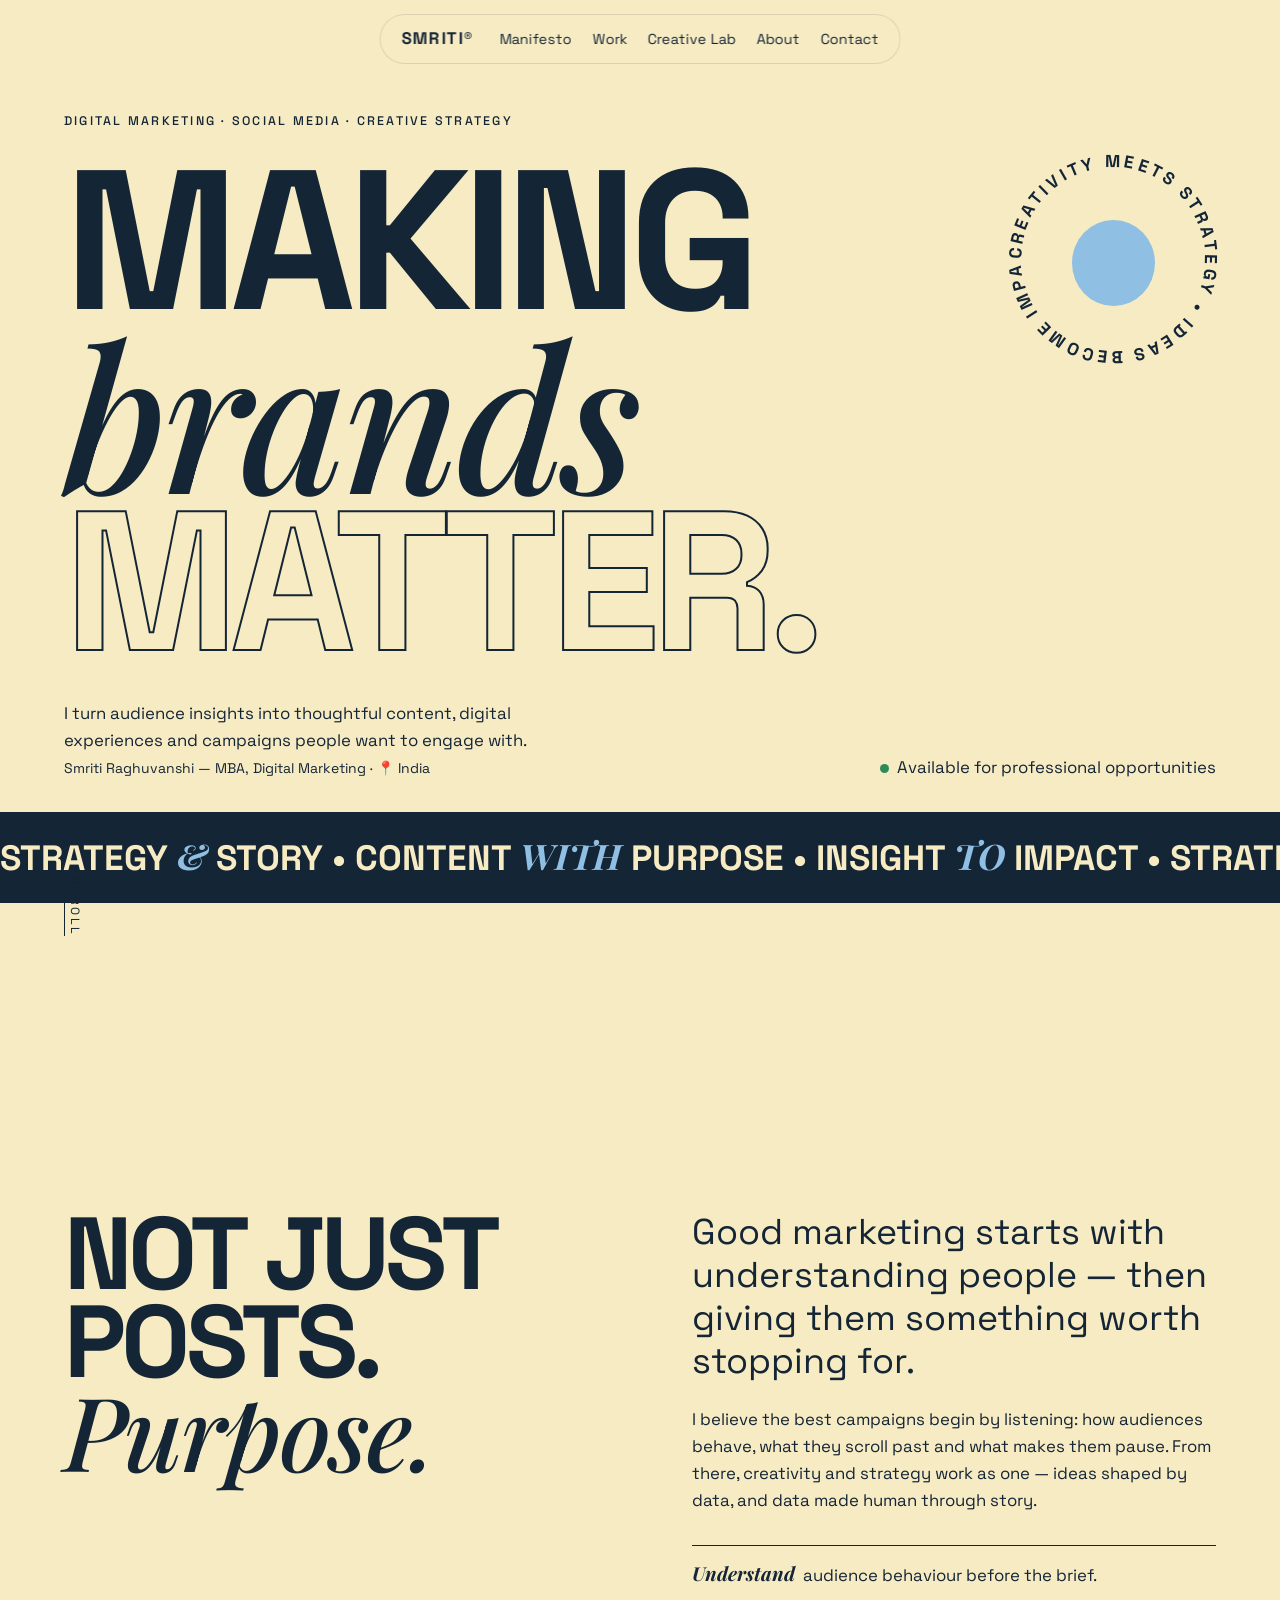
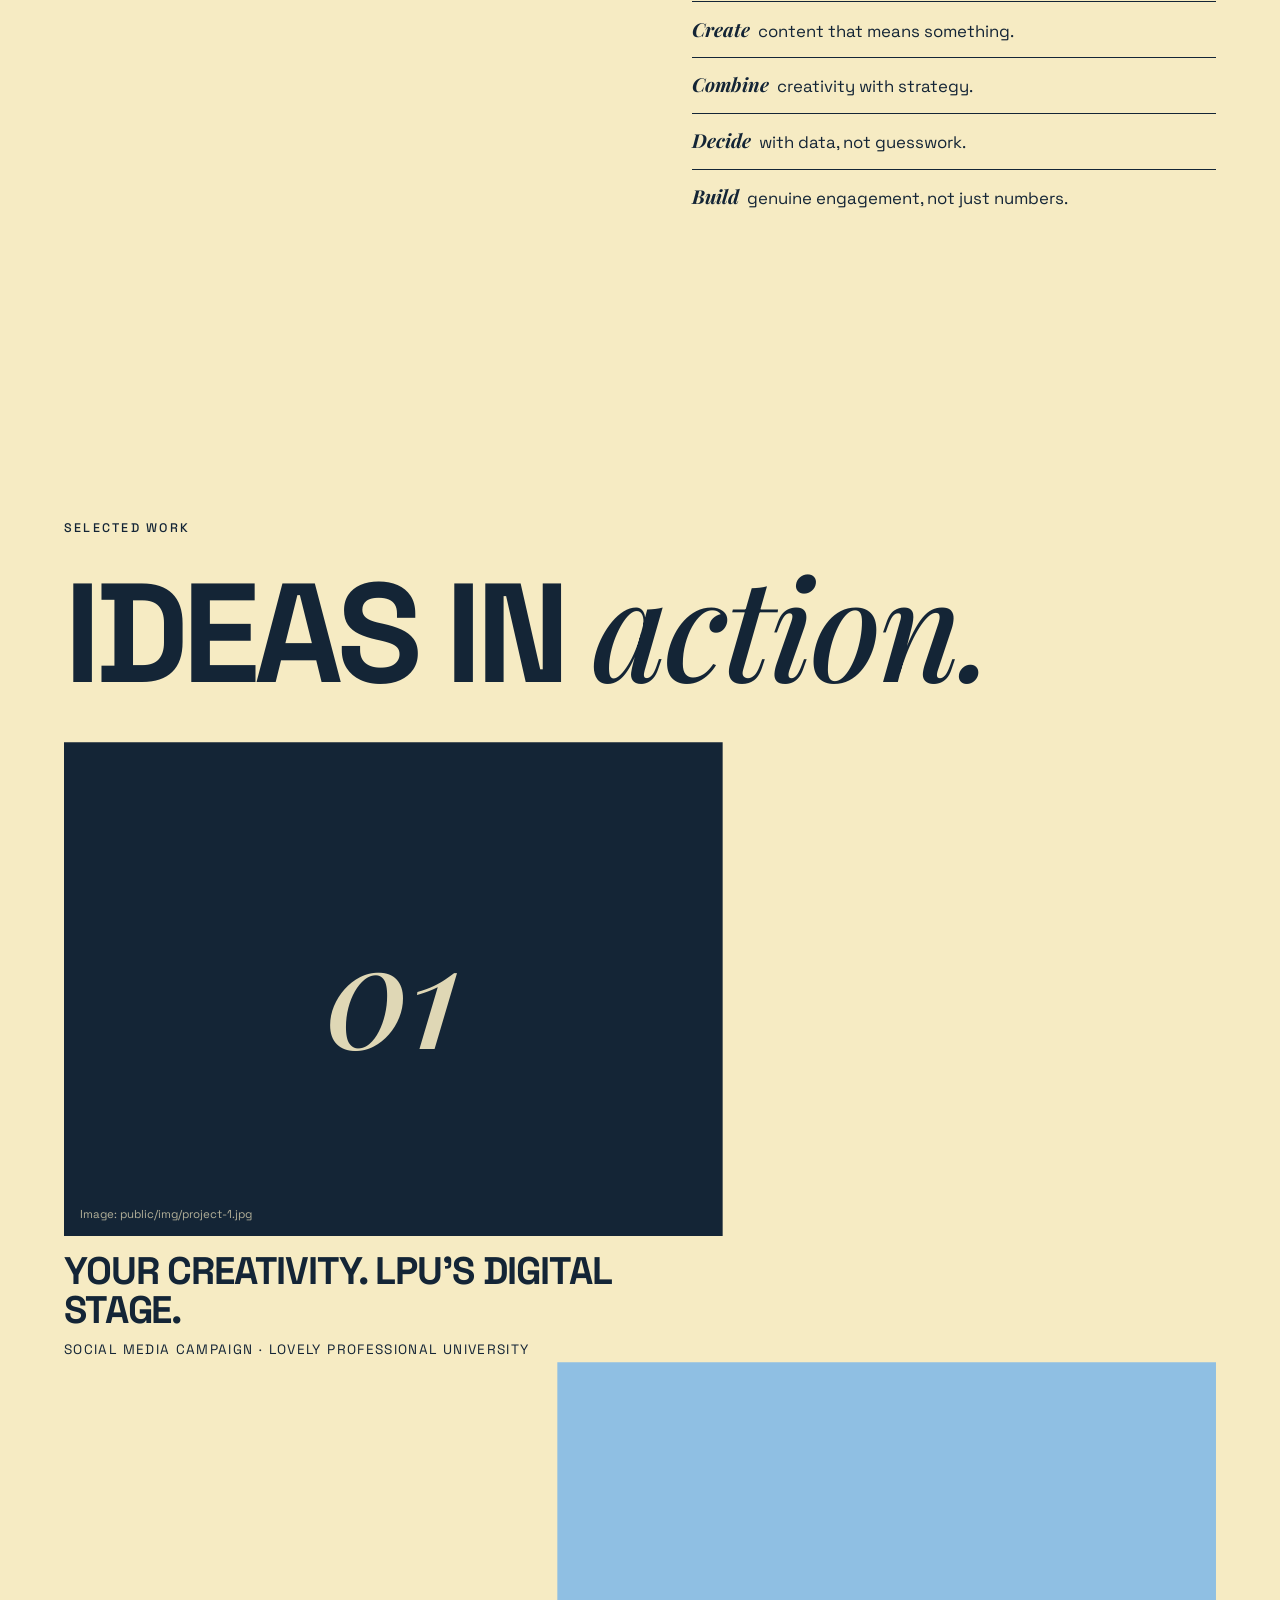
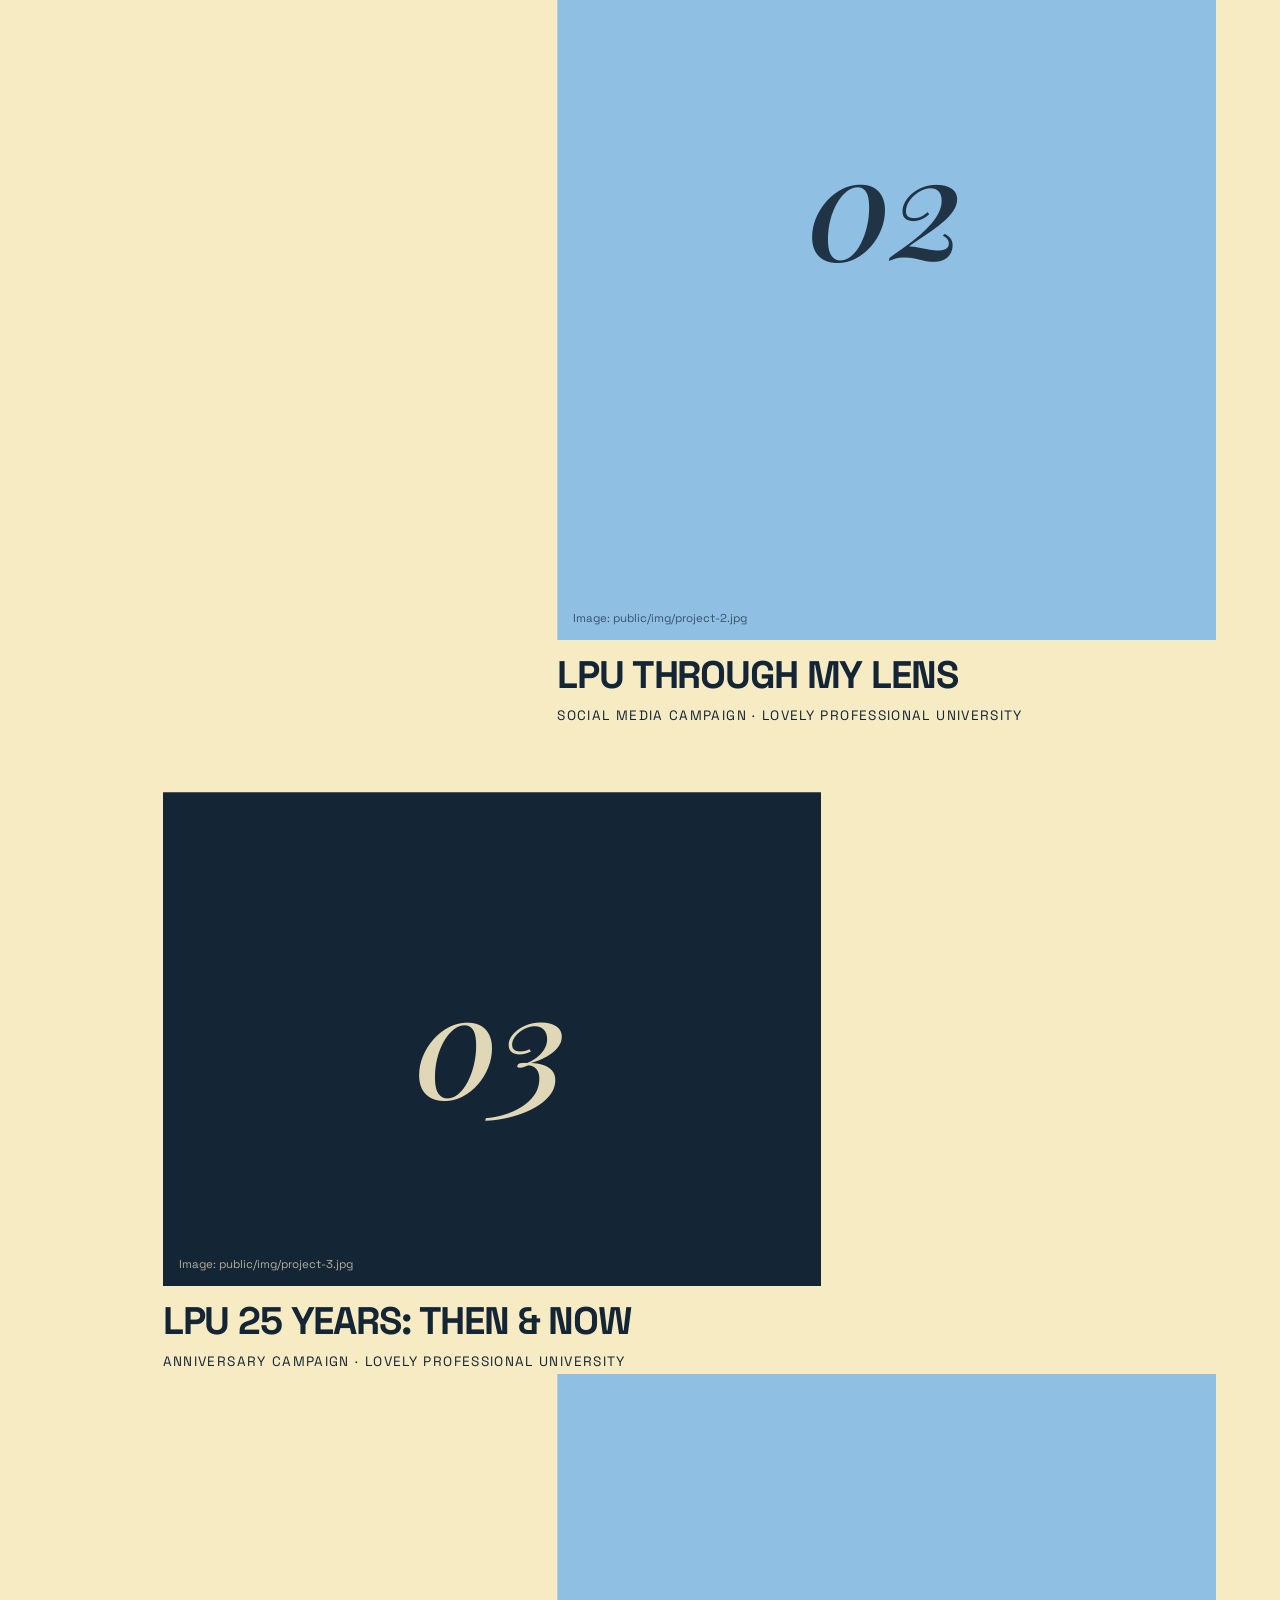
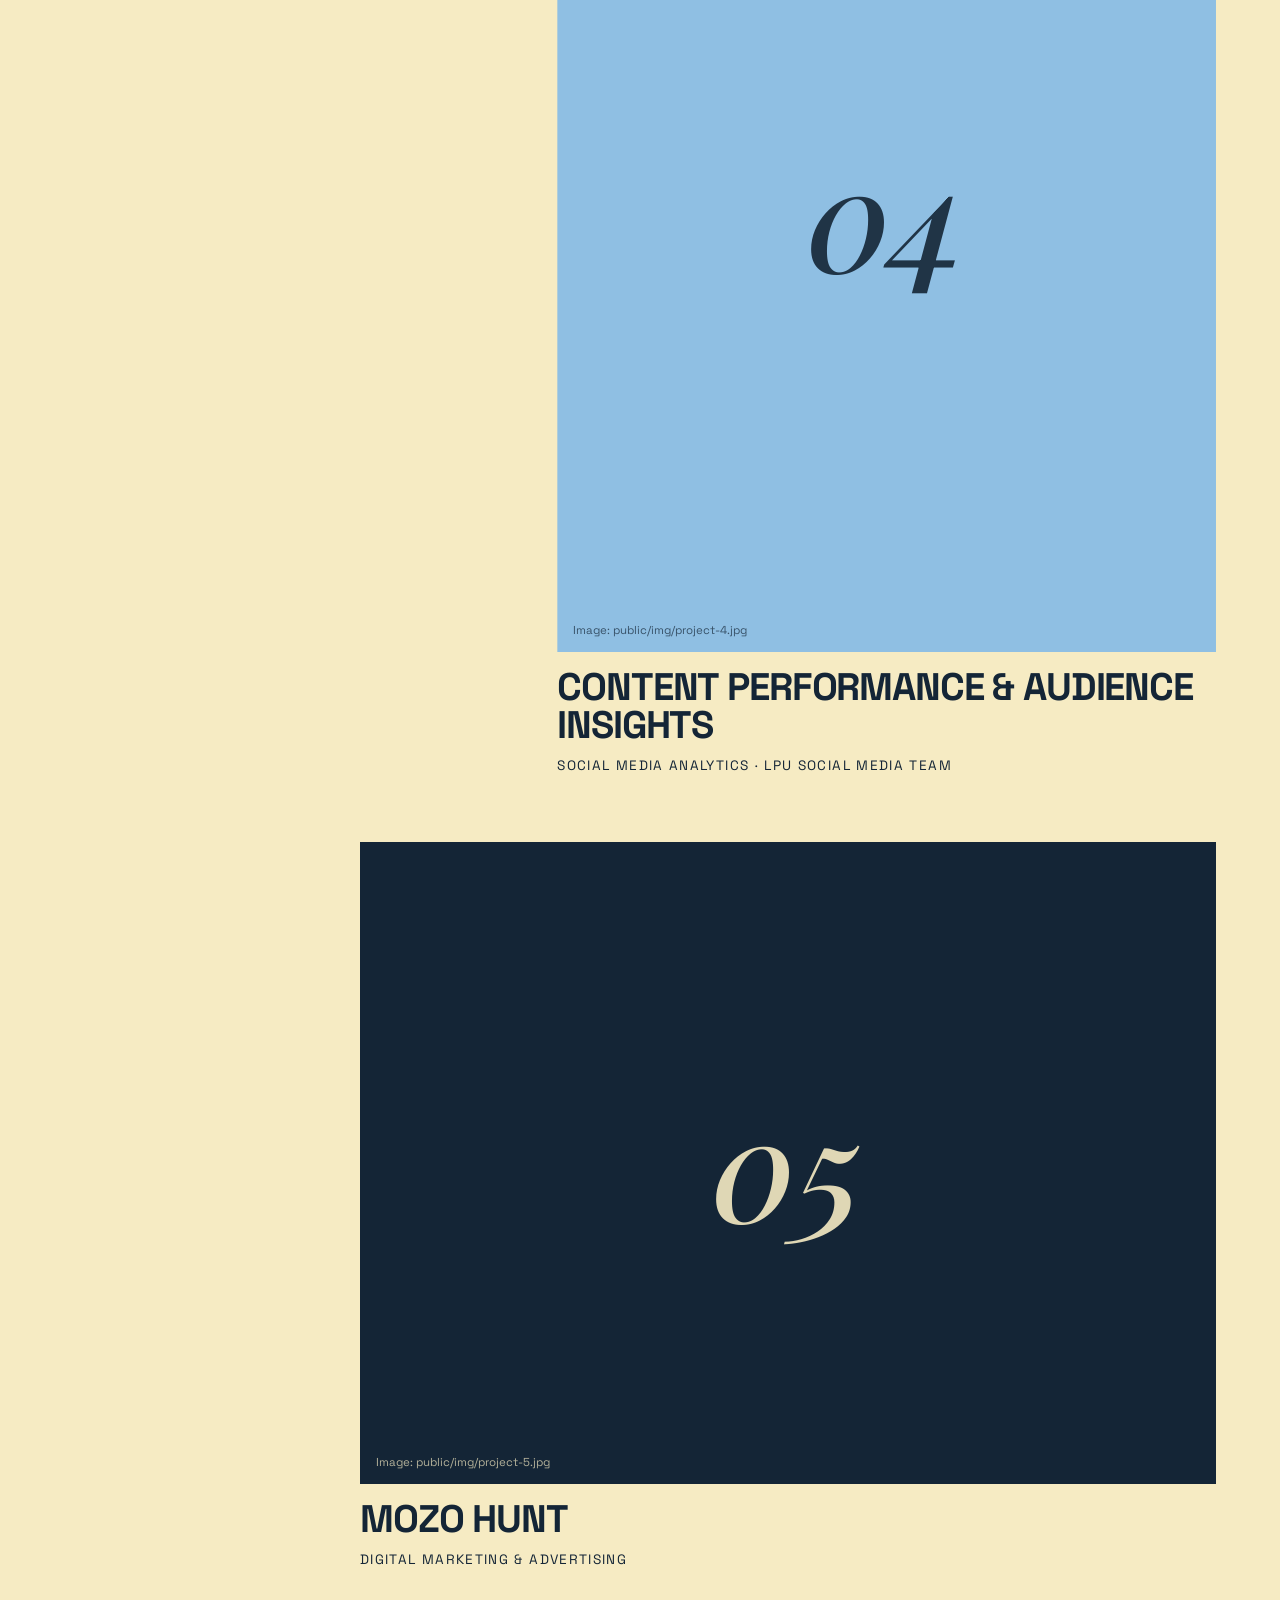
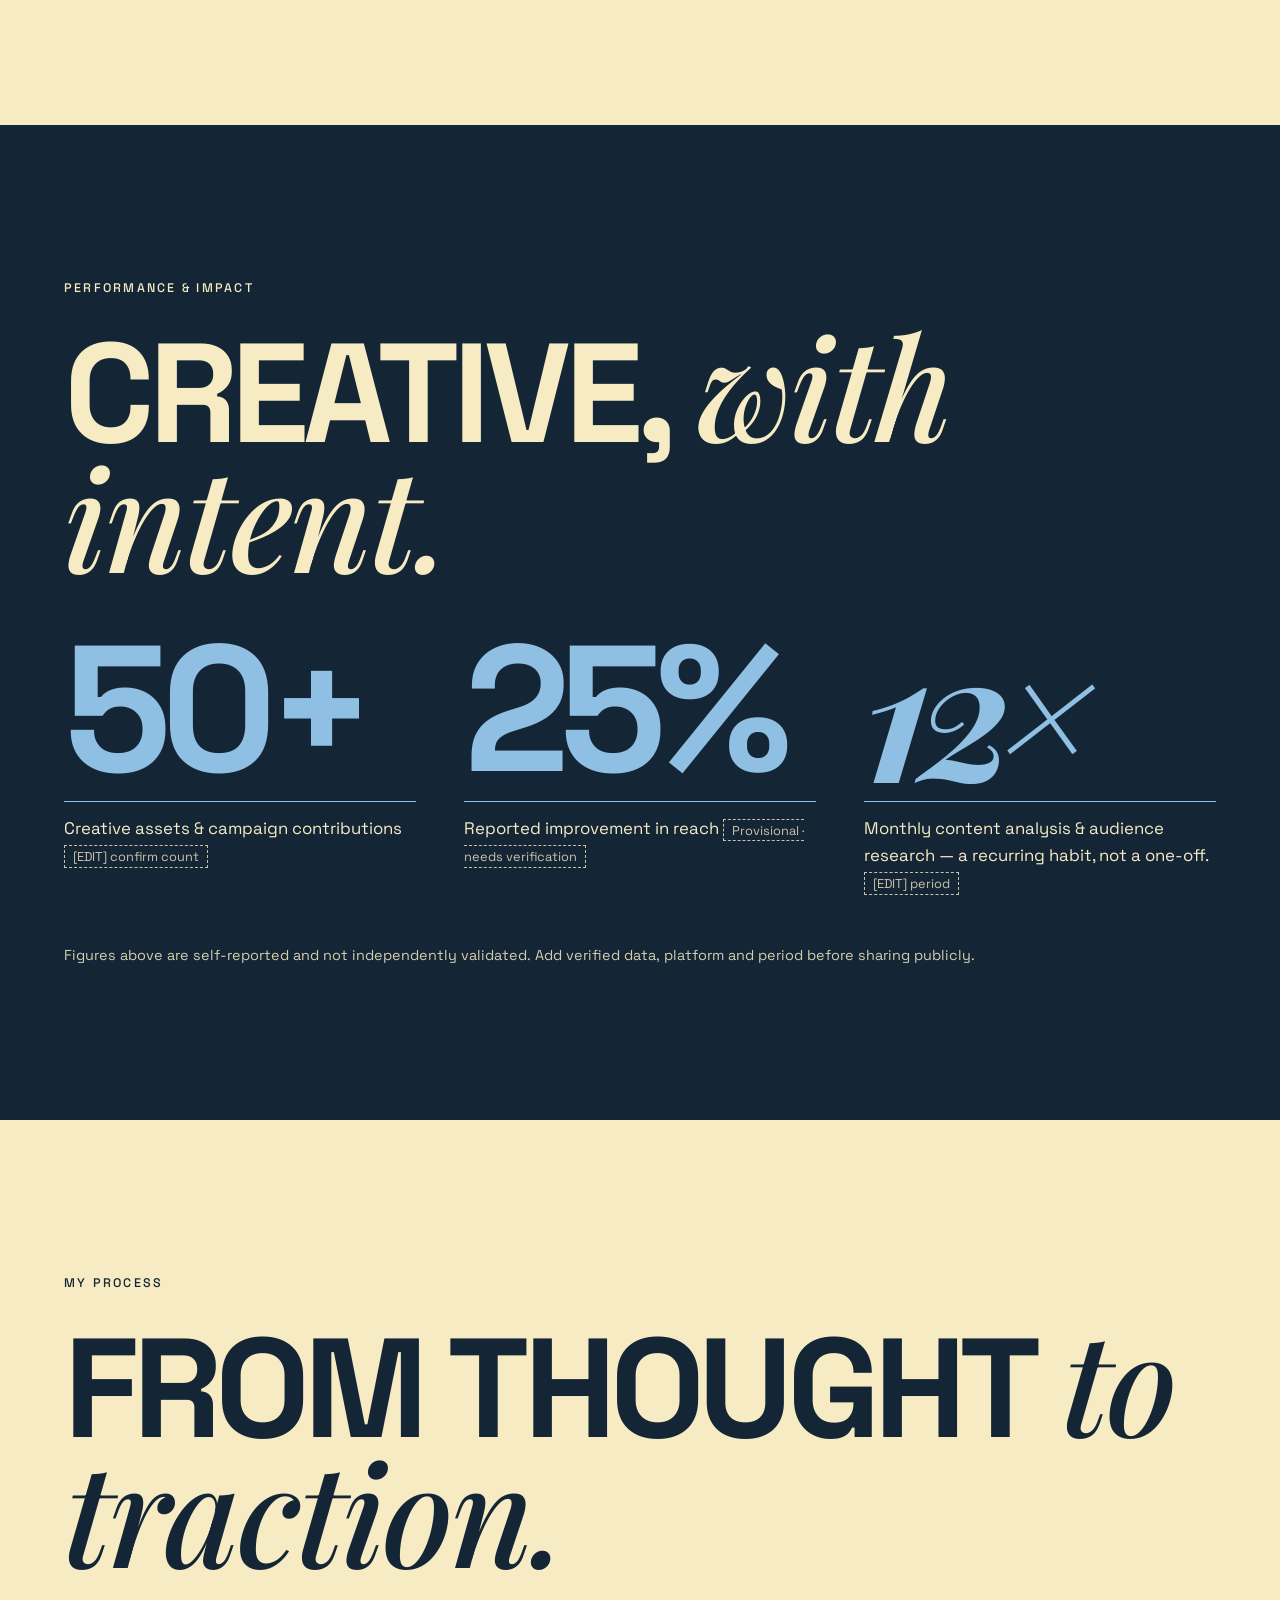
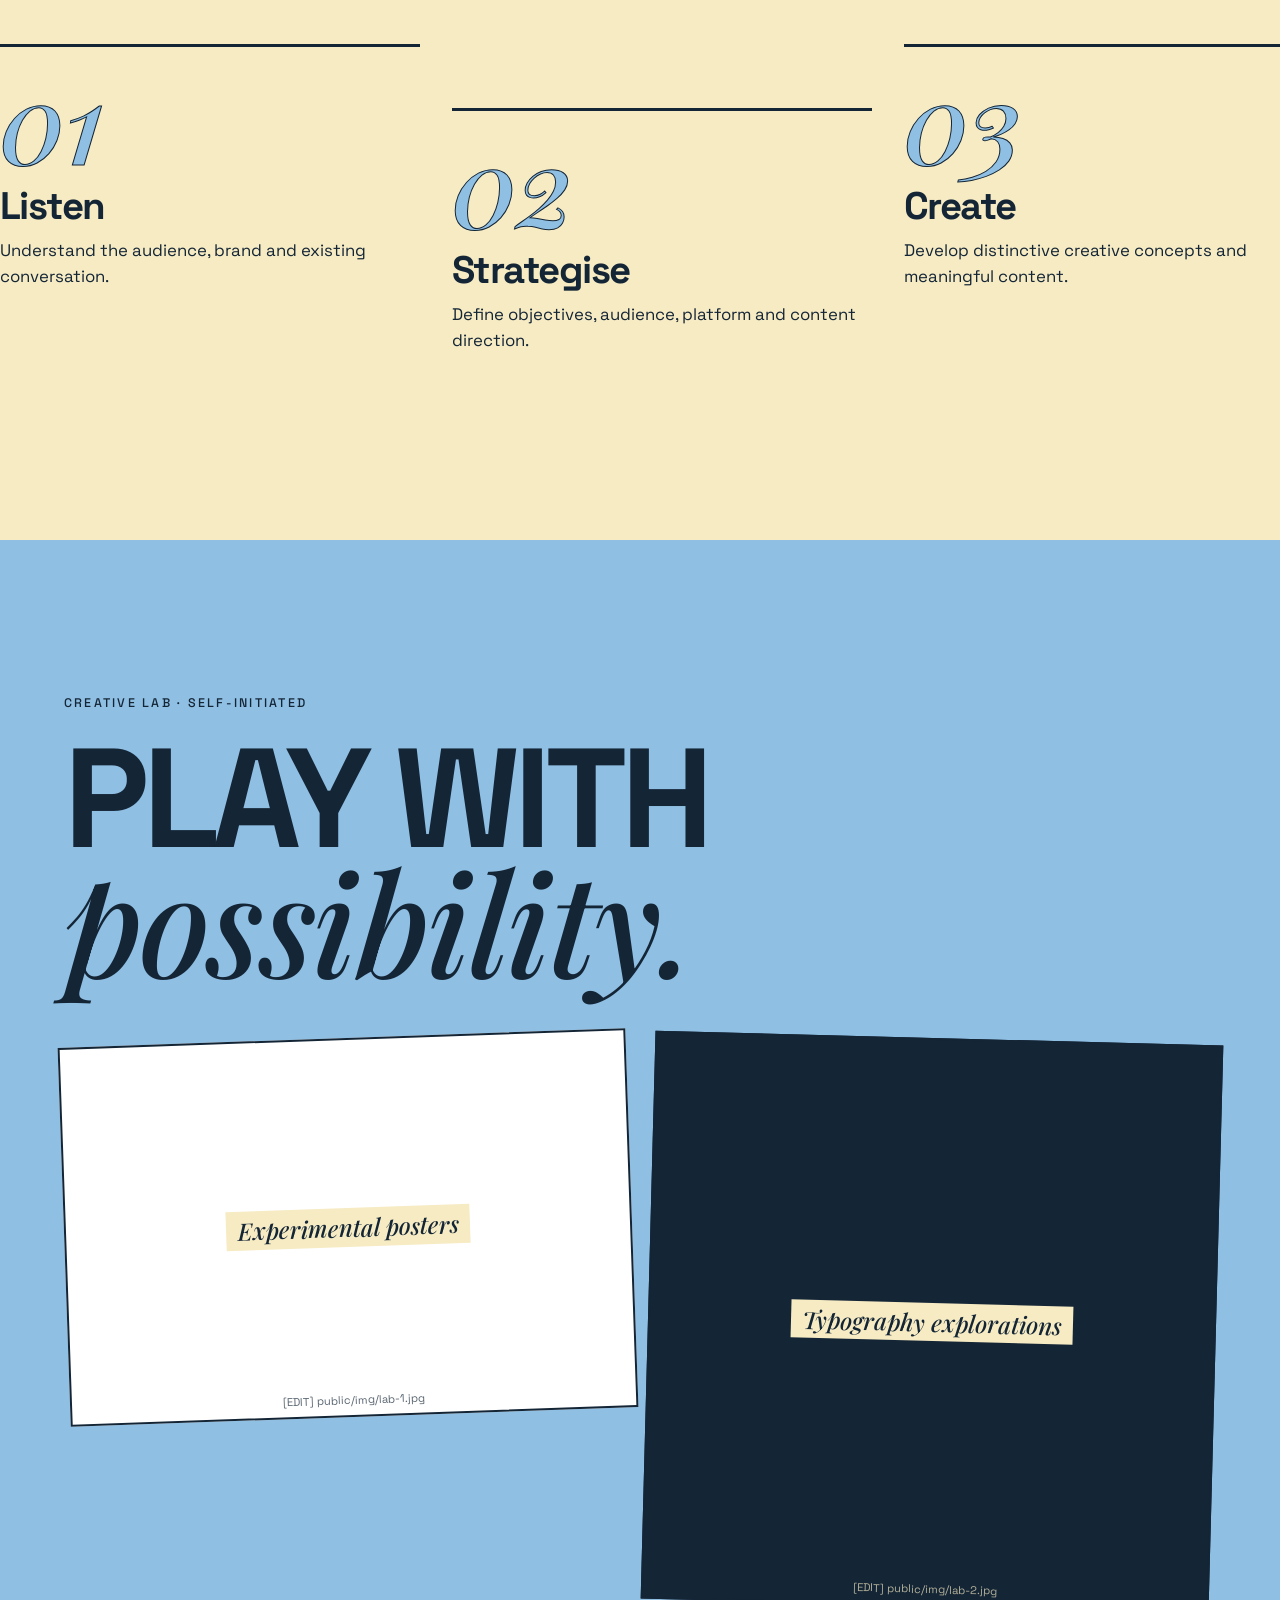
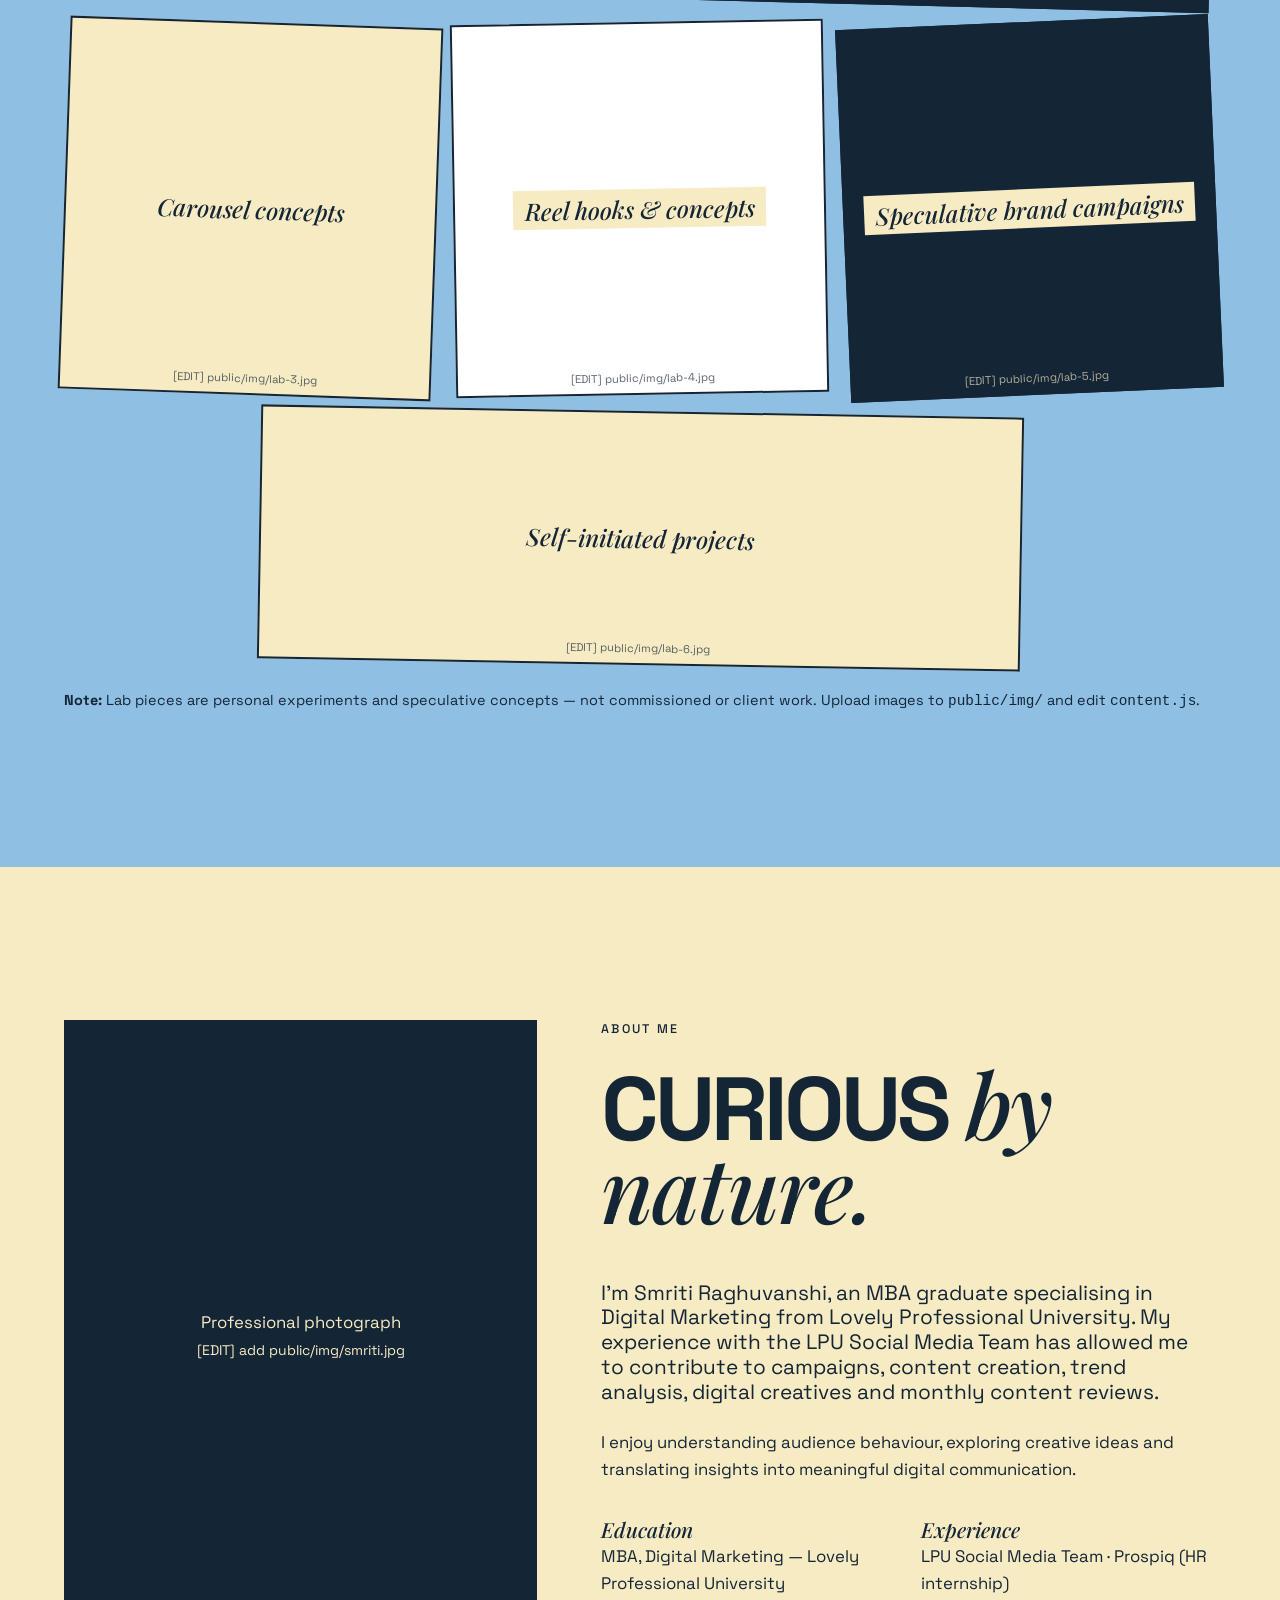
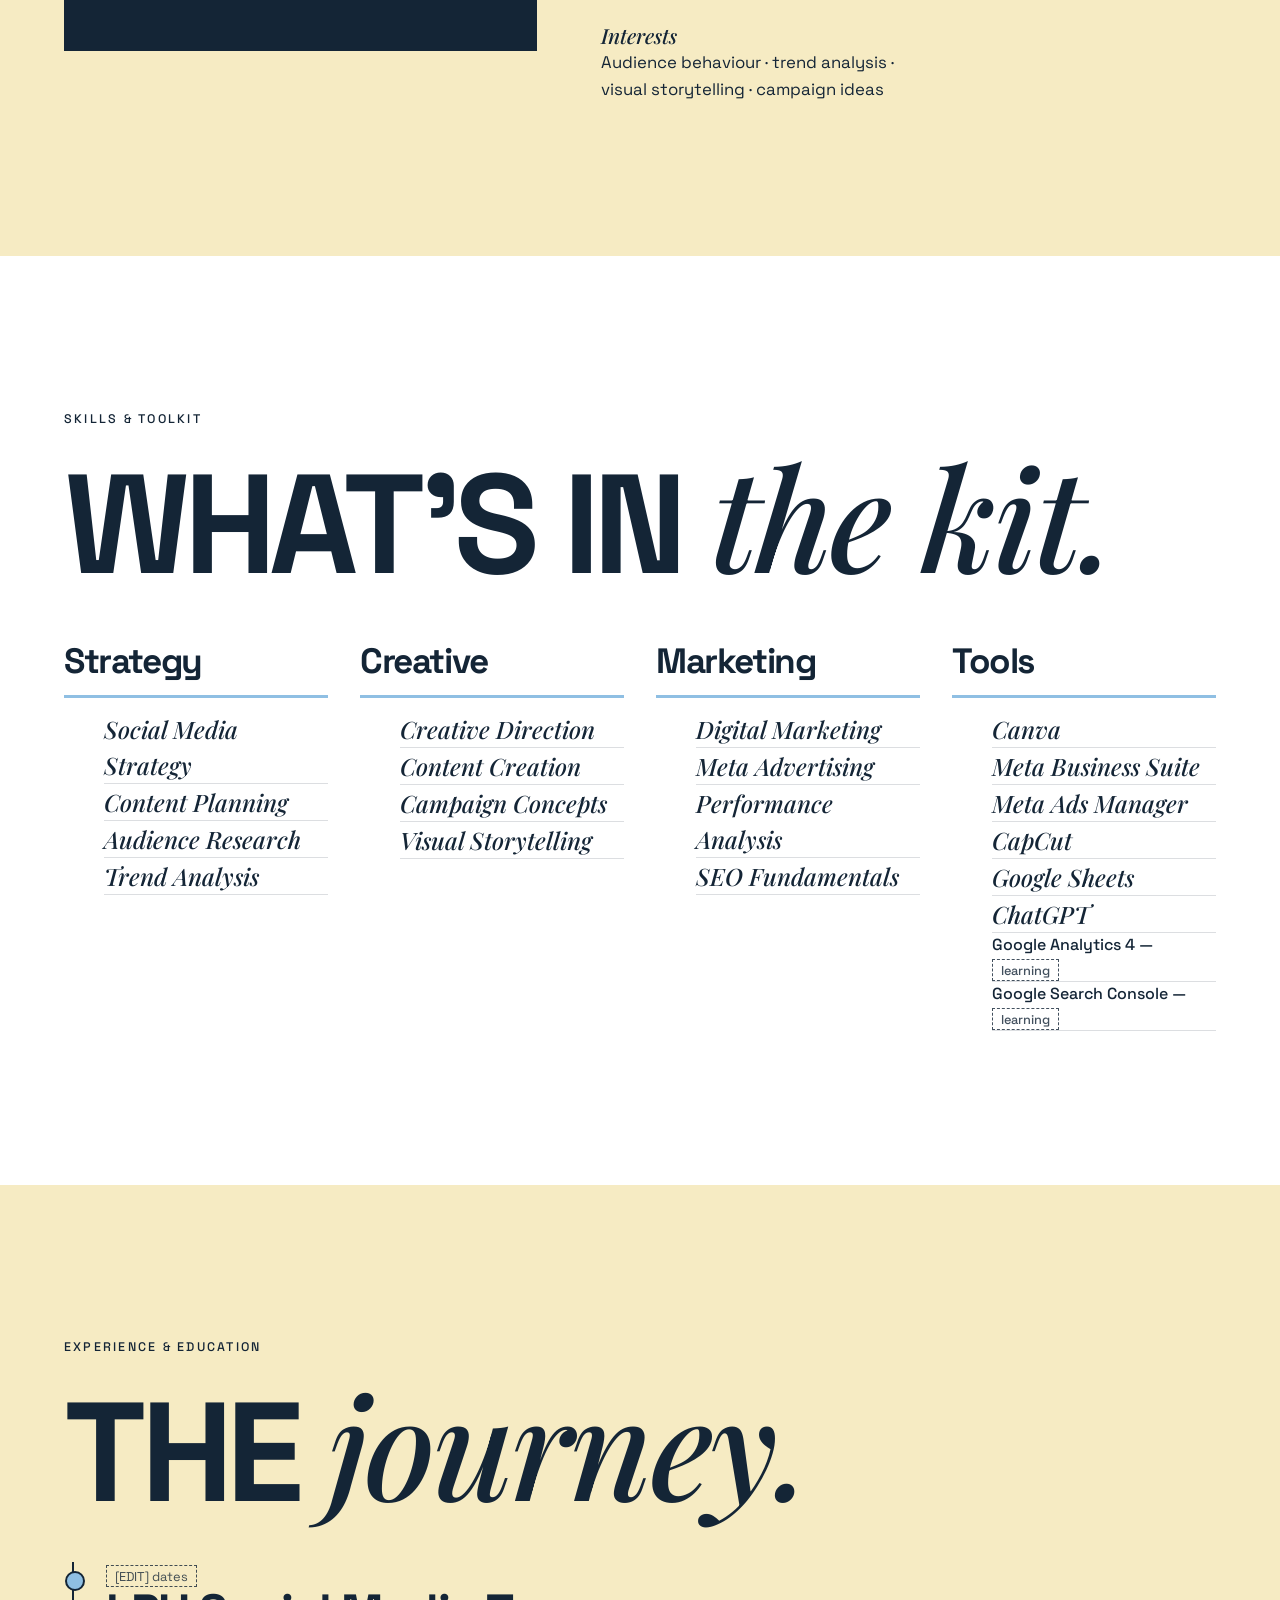
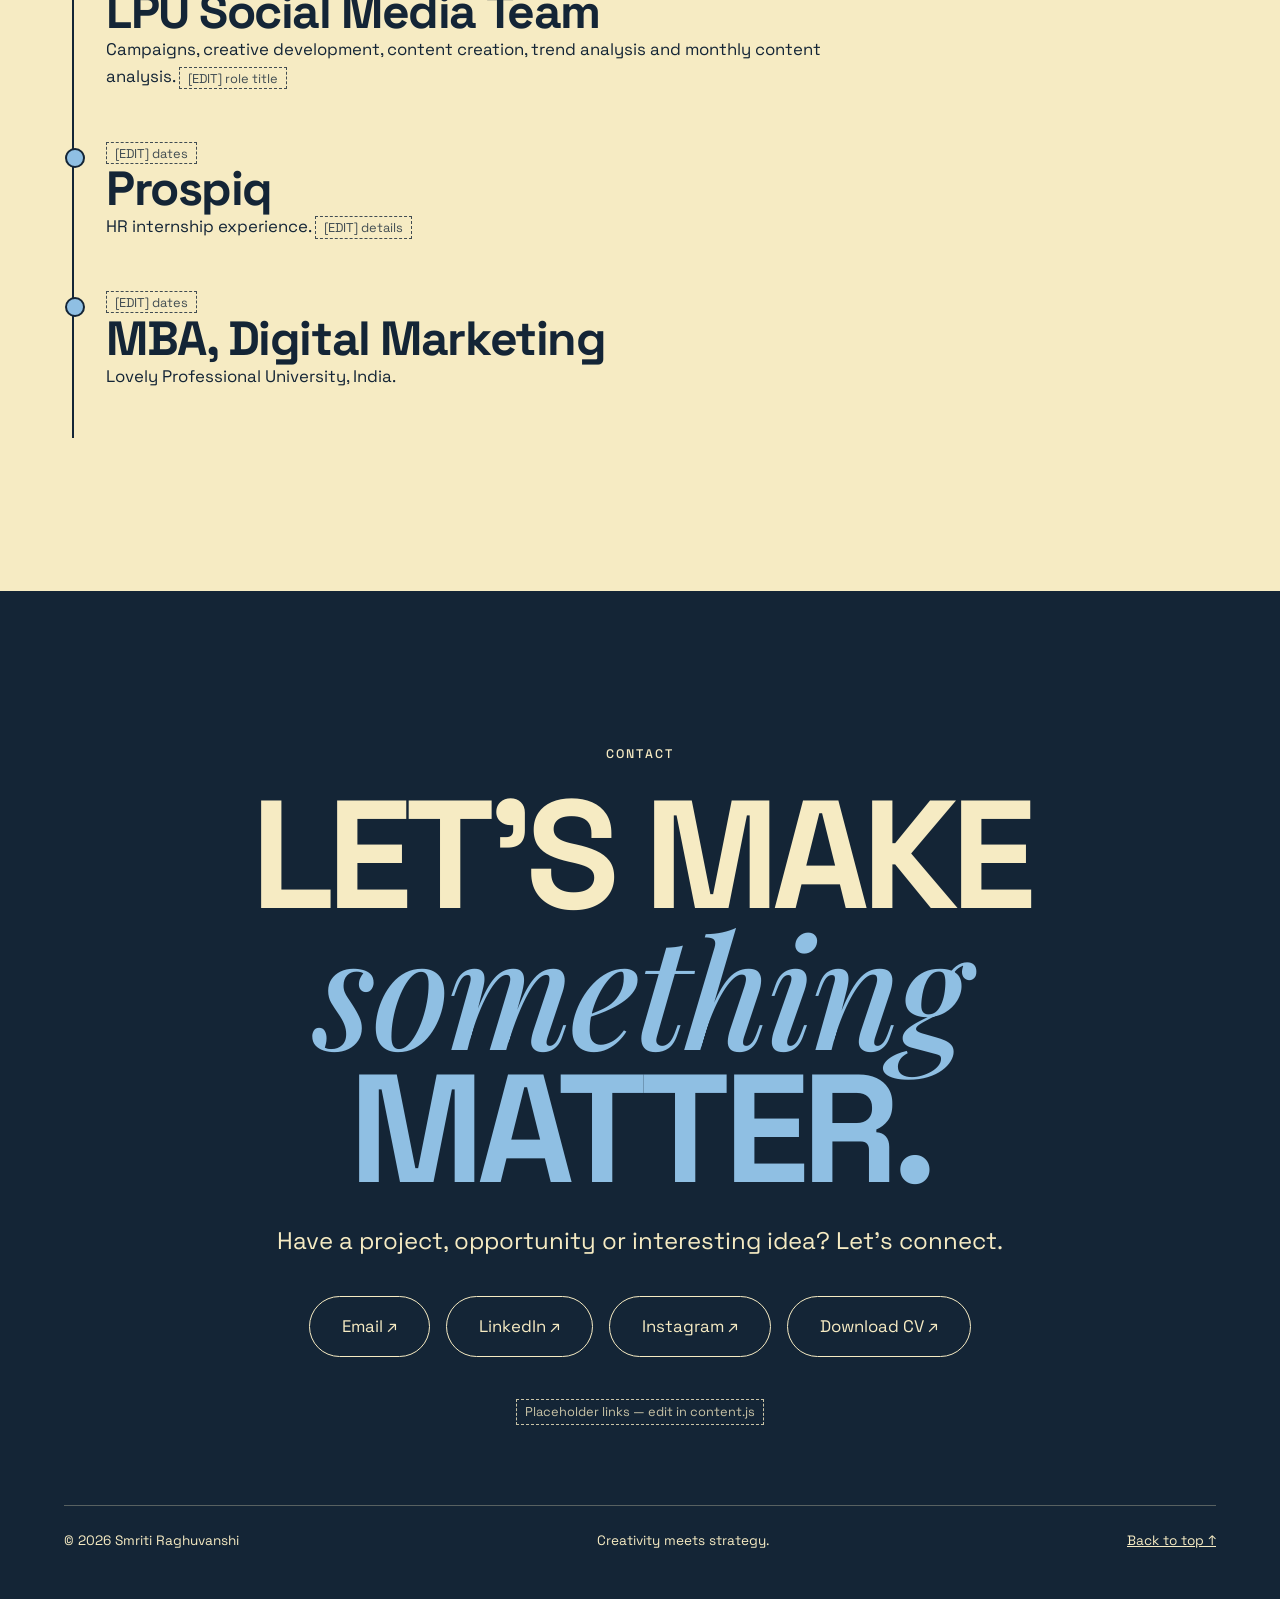
==== public/index.html @ 4587e67b "Design and build Smriti Raghuvanshi's experimental editorial portfolio with 10 sections and case stu" ====
<!doctype html>
<html lang="en"><head>
<meta charset="utf-8"><meta name="viewport" content="width=device-width,initial-scale=1">
<title>Smriti Raghuvanshi — Digital Marketing, Social Media & Creative Strategy</title>
<meta name="description" content="Portfolio of Smriti Raghuvanshi, MBA (Digital Marketing), Lovely Professional University. Creativity meets strategy. Ideas become impact.">
<meta name="theme-color" content="#F6EBC3"><meta property="og:title" content="Smriti Raghuvanshi — Making brands matter.">
<link rel="preconnect" href="https://fonts.googleapis.com"><link rel="preconnect" href="https://fonts.gstatic.com" crossorigin>
<link href="https://fonts.googleapis.com/css2?family=Playfair+Display:ital,wght@1,500;1,700&family=Space+Grotesk:wght@400;500;700&display=swap" rel="stylesheet">
<style>
:root{--b:#F6EBC3;--i:#8FBFE3;--n:#142536;--w:#fff}
*{box-sizing:border-box;margin:0}html{scroll-behavior:smooth;scroll-padding-top:80px}
body{background:var(--b);color:var(--n);font:400 1.05rem/1.6 'Space Grotesk',sans-serif;overflow-x:hidden}
a{color:inherit}section{position:relative;padding:clamp(5rem,12vw,10rem) clamp(1.2rem,5vw,4rem)}
.d{font-weight:700;line-height:.86;letter-spacing:-.045em;text-transform:uppercase;font-size:clamp(3rem,11vw,11rem)}
.s{font-family:'Playfair Display',serif;font-style:italic;font-weight:500;text-transform:none;letter-spacing:-.02em}
.k{font-size:.78rem;letter-spacing:.18em;text-transform:uppercase;font-weight:500;margin-bottom:1.5rem;display:block}
.ph{font-size:.8rem;border:1px dashed currentColor;padding:.1rem .5rem;opacity:.8}
.r{opacity:0;transform:translateY(60px);transition:opacity .9s cubic-bezier(.2,.7,.2,1),transform .9s cubic-bezier(.2,.7,.2,1);transition-delay:var(--d,0s)}.r.in{opacity:1;transform:none}
nav{position:fixed;z-index:50;top:14px;left:50%;transform:translateX(-50%);display:flex;align-items:center;gap:1.6rem;padding:.65rem 1.3rem;border-radius:99px;background:rgba(246,235,195,.65);backdrop-filter:blur(14px);-webkit-backdrop-filter:blur(14px);border:1px solid rgba(20,37,54,.12);max-width:calc(100vw - 20px)}
nav b{letter-spacing:.08em}nav ul{display:flex;gap:1.3rem;list-style:none;padding:0}nav a{text-decoration:none;font-size:.9rem;position:relative}
nav ul a::after{content:"";position:absolute;left:0;bottom:-3px;height:2px;width:100%;background:var(--n);transform:scaleX(0);transform-origin:right;transition:transform .35s}nav ul a:hover::after{transform:scaleX(1);transform-origin:left}
#mb{display:none;background:var(--n);color:var(--b);border:0;border-radius:99px;padding:.3rem .9rem;font:inherit;cursor:pointer}
#hero{min-height:100svh;padding-top:7rem;display:flex;flex-direction:column;justify-content:space-between;overflow:hidden}
#hero h1{font-size:clamp(3.4rem,15.5vw,16rem)}#hero h1 span{display:block}#hero h1 .o{-webkit-text-stroke:2px var(--n);color:transparent}
.hm{display:flex;flex-wrap:wrap;gap:2rem;justify-content:space-between;align-items:flex-end;margin-top:2rem}.hm p{max-width:34rem}
.dot{display:inline-block;width:9px;height:9px;border-radius:50%;background:#2e8b57;margin-right:.5rem;animation:pu 2s infinite}@keyframes pu{50%{opacity:.3}}
.circ{position:absolute;right:4vw;top:16vh;width:clamp(110px,18vw,240px);aspect-ratio:1;animation:sp 22s linear infinite}.circ svg{width:100%;height:100%}@keyframes sp{to{rotate:360deg}}
.circ::after{content:"";position:absolute;inset:32%;border-radius:50%;background:var(--i)}
.mq{overflow:hidden;white-space:nowrap;background:var(--n);color:var(--b);padding:1rem 0;margin:2rem calc(-1*clamp(1.2rem,5vw,4rem)) 0;font-size:clamp(1.2rem,3vw,2.2rem);font-weight:700;text-transform:uppercase}
.mq div{display:inline-block;animation:mq 28s linear infinite}@keyframes mq{to{transform:translateX(-50%)}}.mq i{font-family:'Playfair Display',serif;color:var(--i)}
.sc{position:absolute;left:clamp(1.2rem,5vw,4rem);bottom:7.5rem;font-size:.75rem;letter-spacing:.2em;writing-mode:vertical-rl}.sc::after{content:"";display:block;width:1px;height:50px;background:var(--n);margin:.6rem auto 0;animation:ln 2s infinite}@keyframes ln{50%{transform:scaleY(.3)}}
#manifesto{display:grid;grid-template-columns:1.1fr 1fr;gap:4vw}#manifesto h2{font-size:clamp(2.6rem,8vw,8rem)}.big{font-size:clamp(1.5rem,2.8vw,2.6rem);line-height:1.2;margin-bottom:1.5rem}
.pl{margin-top:2rem;display:grid;gap:.8rem}.pl p{border-top:1px solid var(--n);padding-top:.7rem}.pl b{font-family:'Playfair Display',serif;font-style:italic;font-size:1.2rem;margin-right:.5rem}
h2.d{margin-bottom:3rem}
.wg{display:grid;grid-template-columns:repeat(12,1fr);gap:clamp(2rem,5vw,5rem) 2rem}
.pc{grid-column:span 7;cursor:pointer;background:none;border:0;text-align:left;font:inherit;color:inherit;padding:0}.pc:nth-child(even){grid-column:6/-1;margin-top:-4rem}.pc:nth-child(3){grid-column:2/9}.pc:nth-child(5){grid-column:4/-1}
.im{position:relative;aspect-ratio:4/3;background:var(--n);color:var(--b);overflow:hidden;display:grid;place-items:center;clip-path:inset(0 0 0 0);transition:clip-path .6s}
.pc:nth-child(even) .im{aspect-ratio:3/4;background:var(--i);color:var(--n)}.im em{font:italic 500 clamp(4rem,12vw,9rem)/1 'Playfair Display',serif;opacity:.9}
.im small{position:absolute;left:1rem;bottom:.8rem;font-size:.72rem;opacity:.7}.im img{position:absolute;inset:0;width:100%;height:100%;object-fit:cover;transition:transform .8s}.pc:hover .im img,.pc:hover .im em{transform:scale(1.07)}.im em{transition:transform .8s}
.pc h3{font-size:clamp(1.5rem,3vw,2.6rem);line-height:1;letter-spacing:-.03em;margin:1rem 0 .4rem;text-transform:uppercase;transition:padding .4s}.pc:hover h3{padding-left:1rem}.pc span{font-size:.85rem;letter-spacing:.1em;text-transform:uppercase}
dialog{border:0;width:min(1000px,94vw);max-height:92vh;background:var(--b);color:var(--n);padding:clamp(1.2rem,4vw,3.5rem);margin:auto;overflow:auto}dialog::backdrop{background:rgba(20,37,54,.8);backdrop-filter:blur(4px)}
dialog h3{font-size:clamp(2rem,6vw,5rem);line-height:.9;letter-spacing:-.04em;text-transform:uppercase;margin:.5rem 0 1.5rem}.cs{display:grid;grid-template-columns:150px 1fr;gap:.3rem 2rem;border-top:1px solid var(--n);padding:1rem 0}.cs h4{font:italic 500 1.2rem 'Playfair Display',serif}
.x{position:sticky;top:0;float:right;background:var(--n);color:var(--b);border:0;border-radius:99px;padding:.5rem 1rem;font:inherit;cursor:pointer}.tg{display:flex;flex-wrap:wrap;gap:.5rem;margin:1rem 0}.tg span{background:var(--i);padding:.2rem .8rem;border-radius:99px;font-size:.85rem}
#impact{background:var(--n);color:var(--b)}.mt{display:grid;grid-template-columns:repeat(auto-fit,minmax(260px,1fr));gap:3rem}.mt .num{font-size:clamp(5rem,14vw,12rem);font-weight:700;line-height:.85;letter-spacing:-.06em;color:var(--i)}.mt p{border-top:1px solid var(--i);margin-top:1rem;padding-top:.8rem}
.nt{margin-top:3rem;opacity:.85;font-size:.9rem}
#process{overflow:hidden}.trk{display:flex;gap:2rem;overflow-x:auto;scroll-snap-type:x mandatory;padding:1rem 0 2rem;margin:0 calc(-1*clamp(1.2rem,5vw,4rem));padding-inline:clamp(1.2rem,5vw,4rem)}
.st{flex:0 0 min(80vw,420px);scroll-snap-align:start;border-top:3px solid var(--n);padding-top:1rem}.st:nth-child(even){margin-top:4rem}.st .n{font:italic 500 7rem/1 'Playfair Display',serif;color:var(--i);-webkit-text-stroke:1px var(--n)}.st h3{font-size:2.4rem;letter-spacing:-.04em}
#lab{background:var(--i)}.lg{display:grid;grid-template-columns:repeat(6,1fr);gap:1rem}.lt{position:relative;aspect-ratio:1;display:grid;place-items:center;text-align:center;overflow:hidden;padding:1rem;border:2px solid var(--n);transition:transform .4s,rotate .4s,background .3s;font:italic 500 1.5rem 'Playfair Display',serif}
.lt:nth-child(1){grid-column:span 3;aspect-ratio:3/2;rotate:-2deg;background:var(--w)}.lt:nth-child(2){grid-column:span 3;rotate:1.5deg;background:var(--n);color:var(--b)}.lt:nth-child(3){grid-column:span 2;rotate:2deg;background:var(--b)}.lt:nth-child(4){grid-column:span 2;rotate:-1deg;background:var(--w)}.lt:nth-child(5){grid-column:span 2;rotate:-2.5deg;background:var(--n);color:var(--b)}.lt:nth-child(6){grid-column:2/6;aspect-ratio:3/1;rotate:1deg;background:var(--b)}
.lt:hover{rotate:0deg;transform:scale(1.04);z-index:2}.lt img{position:absolute;inset:0;width:100%;height:100%;object-fit:cover}.lt span{position:relative;background:var(--b);color:var(--n);padding:.2rem .7rem}.lt small{position:absolute;bottom:.5rem;font:400 .7rem 'Space Grotesk';opacity:.7;z-index:1}
.dis{margin-top:1.5rem;font-size:.9rem}
#about{display:grid;grid-template-columns:1fr 1.3fr;gap:5vw}.pf{aspect-ratio:3/4;background:var(--n);color:var(--b);display:grid;place-items:center;text-align:center;padding:1rem;position:relative;overflow:hidden}.pf img{position:absolute;inset:0;width:100%;height:100%;object-fit:cover}
.fa{display:grid;grid-template-columns:repeat(auto-fit,minmax(200px,1fr));gap:1.5rem;margin-top:2rem}.fa h4{font:italic 500 1.3rem 'Playfair Display',serif}
#skills{background:var(--w)}.sk{display:grid;grid-template-columns:repeat(auto-fit,minmax(260px,1fr));gap:3rem 2rem}.sk h3{font-size:2.2rem;letter-spacing:-.04em;border-bottom:3px solid var(--i);padding-bottom:.4rem;margin-bottom:.8rem}.sk li{list-style:none;font:italic 500 1.5rem/1.5 'Playfair Display',serif;border-bottom:1px solid rgba(20,37,54,.15)}.sk li.dev{font-style:normal;font-family:'Space Grotesk';font-size:1rem}
.tl{border-left:2px solid var(--n);margin-left:.5rem}.ti{padding:0 0 3rem 2rem;position:relative;max-width:800px}.ti::before{content:"";position:absolute;left:-9px;top:.6rem;width:16px;height:16px;border-radius:50%;background:var(--i);border:2px solid var(--n)}.ti h3{font-size:clamp(1.6rem,4vw,3rem);letter-spacing:-.03em;line-height:1}
#contact{background:var(--n);color:var(--b);text-align:center;padding-bottom:3rem}#contact h2{font-size:clamp(3rem,12vw,12rem);margin-bottom:2rem}#contact h2 span{color:var(--i)}
.cl{display:flex;flex-wrap:wrap;gap:1rem;justify-content:center;margin:2.5rem 0}.btn{display:inline-block;padding:1rem 2rem;border-radius:99px;border:1.5px solid var(--b);text-decoration:none;transition:background .3s,color .3s,transform .2s}.btn:hover,.btn:focus-visible{background:var(--i);color:var(--n);border-color:var(--i)}
footer{display:flex;justify-content:space-between;flex-wrap:wrap;gap:1rem;margin-top:5rem;border-top:1px solid rgba(246,235,195,.3);padding-top:1.5rem;font-size:.85rem}footer a{background:none;border:0;color:inherit;font:inherit;cursor:pointer}
:focus-visible{outline:3px solid var(--i);outline-offset:3px}
@media(max-width:820px){#mb{display:block}nav ul{display:none;position:absolute;top:calc(100% + 8px);left:0;right:0;flex-direction:column;background:var(--b);padding:1.2rem;border-radius:24px;border:1px solid rgba(20,37,54,.2)}nav.o ul{display:flex}nav{gap:1rem}
#manifesto,#about{grid-template-columns:1fr}.wg{display:block}.pc{display:block;margin-bottom:3rem;width:100%}.pc:nth-child(even){margin-top:0;margin-left:8%;width:92%}.lg{grid-template-columns:1fr 1fr}.lt,.lt:nth-child(n){grid-column:span 1;aspect-ratio:1}.lt:nth-child(1),.lt:nth-child(6){grid-column:span 2;aspect-ratio:2/1}.cs{grid-template-columns:1fr}.sc{display:none}.circ{top:auto;bottom:11rem}}
@media(prefers-reduced-motion:reduce){html{scroll-behavior:auto}*{animation:none!important;transition:none!important}.r{opacity:1;transform:none}}
</style></head><body>
<nav id="nav" aria-label="Main"><b>SMRITI®</b><button id="mb" aria-expanded="false" aria-controls="nl">Menu</button>
<ul id="nl"><li><a href="#manifesto">Manifesto</a></li><li><a href="#work">Work</a></li><li><a href="#lab">Creative Lab</a></li><li><a href="#about">About</a></li><li><a href="#contact">Contact</a></li></ul></nav>
<main>
<section id="hero"><div class="circ" aria-hidden="true"><svg viewBox="0 0 200 200"><defs><path id="cp" d="M100 100m-80 0a80 80 0 1 1 160 0a80 80 0 1 1-160 0"/></defs><text font-size="15" letter-spacing="3" fill="#142536" font-family="Space Grotesk" font-weight="700"><textPath href="#cp">CREATIVITY MEETS STRATEGY • IDEAS BECOME IMPACT •</textPath></text></svg></div>
<div><span class="k">Digital Marketing · Social Media · Creative Strategy</span>
<h1 class="d"><span class="r">Making</span><span class="r s" style="--d:.12s">brands</span><span class="r o" style="--d:.24s">matter.</span></h1>
<div class="hm r" style="--d:.4s"><p>I turn audience insights into thoughtful content, digital experiences and campaigns people want to engage with.<br><small>Smriti Raghuvanshi — MBA, Digital Marketing · 📍 India</small></p><p><span class="dot"></span>Available for professional opportunities</p></div></div>
<div class="sc" aria-hidden="true">SCROLL</div>
<div class="mq" aria-hidden="true"><div>Strategy <i>&</i> Story • Content <i>with</i> Purpose • Insight <i>to</i> Impact • Strategy <i>&</i> Story • Content <i>with</i> Purpose • Insight <i>to</i> Impact • Strategy <i>&</i> Story • Content <i>with</i> Purpose • Insight <i>to</i> Impact • Strategy <i>&</i> Story • Content <i>with</i> Purpose • Insight <i>to</i> Impact •</div></div></section>
<section id="manifesto"><h2 class="d r">Not just posts. <span class="s">Purpose.</span></h2><div class="r" style="--d:.15s"><p class="big">Good marketing starts with understanding people — then giving them something worth stopping for.</p>
<p>I believe the best campaigns begin by listening: how audiences behave, what they scroll past and what makes them pause. From there, creativity and strategy work as one — ideas shaped by data, and data made human through story.</p>
<div class="pl"><p><b>Understand</b>audience behaviour before the brief.</p><p><b>Create</b>content that means something.</p><p><b>Combine</b>creativity with strategy.</p><p><b>Decide</b>with data, not guesswork.</p><p><b>Build</b>genuine engagement, not just numbers.</p></div></div></section>
<section id="work"><span class="k">Selected work</span><h2 class="d r">Ideas in <span class="s">action.</span></h2><div class="wg" id="wg"></div></section>
<section id="impact"><span class="k">Performance &amp; impact</span><h2 class="d r">Creative, <span class="s">with intent.</span></h2><div class="mt">
<div class="r"><div class="num">50+</div><p>Creative assets &amp; campaign contributions <span class="ph">[EDIT] confirm count</span></p></div>
<div class="r" style="--d:.15s"><div class="num">25%</div><p>Reported improvement in reach <span class="ph">Provisional · needs verification</span></p></div>
<div class="r" style="--d:.3s"><div class="num s">12×</div><p>Monthly content analysis &amp; audience research — a recurring habit, not a one-off. <span class="ph">[EDIT] period</span></p></div></div>
<p class="nt">Figures above are self-reported and not independently validated. Add verified data, platform and period before sharing publicly.</p></section>
<section id="process"><span class="k">My process</span><h2 class="d r">From thought <span class="s">to traction.</span></h2><div class="trk" tabindex="0" aria-label="Process stages, scroll horizontally">
<div class="st"><div class="n">01</div><h3>Listen</h3><p>Understand the audience, brand and existing conversation.</p></div>
<div class="st"><div class="n">02</div><h3>Strategise</h3><p>Define objectives, audience, platform and content direction.</p></div>
<div class="st"><div class="n">03</div><h3>Create</h3><p>Develop distinctive creative concepts and meaningful content.</p></div>
<div class="st"><div class="n">04</div><h3>Learn</h3><p>Review performance, identify patterns and improve the next campaign.</p></div></div></section>
<section id="lab"><span class="k">Creative Lab · self-initiated</span><h2 class="d r">Play with <span class="s">possibility.</span></h2><div class="lg" id="lg"></div>
<p class="dis"><b>Note:</b> Lab pieces are personal experiments and speculative concepts — not commissioned or client work. Upload images to <code>public/img/</code> and edit <code>content.js</code>.</p></section>
<section id="about"><div class="pf r"><img src="img/smriti.jpg" alt="Portrait of Smriti Raghuvanshi" loading="lazy" onerror="this.remove()"><span>Professional photograph<br><small>[EDIT] add public/img/smriti.jpg</small></span></div>
<div class="r" style="--d:.15s"><span class="k">About me</span><h2 class="d" style="font-size:clamp(2.6rem,7vw,7rem)">Curious <span class="s">by nature.</span></h2>
<p class="big" style="font-size:1.3rem">I'm Smriti Raghuvanshi, an MBA graduate specialising in Digital Marketing from Lovely Professional University. My experience with the LPU Social Media Team has allowed me to contribute to campaigns, content creation, trend analysis, digital creatives and monthly content reviews.</p>
<p>I enjoy understanding audience behaviour, exploring creative ideas and translating insights into meaningful digital communication.</p>
<div class="fa"><div><h4>Education</h4>MBA, Digital Marketing — Lovely Professional University</div><div><h4>Experience</h4>LPU Social Media Team · Prospiq (HR internship)</div><div><h4>Interests</h4>Audience behaviour · trend analysis · visual storytelling · campaign ideas</div></div></div></section>
<section id="skills"><span class="k">Skills &amp; toolkit</span><h2 class="d r">What's in <span class="s">the kit.</span></h2><div class="sk r">
<div><h3>Strategy</h3><ul><li>Social Media Strategy</li><li>Content Planning</li><li>Audience Research</li><li>Trend Analysis</li></ul></div>
<div><h3>Creative</h3><ul><li>Creative Direction</li><li>Content Creation</li><li>Campaign Concepts</li><li>Visual Storytelling</li></ul></div>
<div><h3>Marketing</h3><ul><li>Digital Marketing</li><li>Meta Advertising</li><li>Performance Analysis</li><li>SEO Fundamentals</li></ul></div>
<div><h3>Tools</h3><ul><li>Canva</li><li>Meta Business Suite</li><li>Meta Ads Manager</li><li>CapCut</li><li>Google Sheets</li><li>ChatGPT</li><li class="dev">Google Analytics 4 — <span class="ph">learning</span></li><li class="dev">Google Search Console — <span class="ph">learning</span></li></ul></div></div></section>
<section id="experience"><span class="k">Experience &amp; education</span><h2 class="d r">The <span class="s">journey.</span></h2><div class="tl">
<div class="ti r"><span class="ph">[EDIT] dates</span><h3>LPU Social Media Team</h3><p>Campaigns, creative development, content creation, trend analysis and monthly content analysis. <span class="ph">[EDIT] role title</span></p></div>
<div class="ti r"><span class="ph">[EDIT] dates</span><h3>Prospiq</h3><p>HR internship experience. <span class="ph">[EDIT] details</span></p></div>
<div class="ti r"><span class="ph">[EDIT] dates</span><h3>MBA, Digital Marketing</h3><p>Lovely Professional University, India.</p></div></div></section>
<section id="contact"><span class="k">Contact</span><h2 class="d r">Let's make <span class="s">something</span> <span>matter.</span></h2><p class="big" style="font-size:1.5rem">Have a project, opportunity or interesting idea? Let's connect.</p>
<div class="cl" id="cl"></div><p class="ph" style="display:inline-block">Placeholder links — edit in content.js</p>
<footer><span>© 2026 Smriti Raghuvanshi</span><span>Creativity meets strategy.</span><a href="#hero" class="mag">Back to top ↑</a></footer></section>
</main>
<dialog id="dlg" aria-labelledby="dt"></dialog>
<script src="content.js"></script>
<script>
const S=SITE,$=s=>document.querySelector(s),rm=matchMedia('(prefers-reduced-motion:reduce)').matches;
const ph=(src,l,big)=>`<img src="${src}" alt="" loading="lazy" onerror="this.remove()">${big?`<em>${big}</em>`:''}<small>Image: public/${src}</small>`;
$('#wg').innerHTML=S.projects.map((p,i)=>`<button class="pc r" style="--d:${i%2*.12}s" data-i="${i}" aria-label="Open case study: ${p.title}"><div class="im">${ph(p.img,'',p.no)}</div><h3>${p.title}</h3><span>${p.cat}${p.org?' · '+p.org:''}</span></button>`).join('');
$('#lg').innerHTML=S.lab.map(l=>`<div class="lt">${l.img?`<img src="${l.img}" alt="" loading="lazy" onerror="this.remove()">`:''}<span>${l.t}</span><small>[EDIT] public/${l.img}</small></div>`).join('');
const L=S.links;$('#cl').innerHTML=[['Email',L.email],['LinkedIn',L.linkedin],['Instagram',L.instagram],['Download CV',L.cv]].map(([t,h])=>`<a class="btn mag" href="${h}" ${h.startsWith('http')?'target="_blank" rel="noopener"':''}>${t} ↗</a>`).join('');
const dlg=$('#dlg'),F=[['Overview','overview'],['Objective','objective'],['Challenge','challenge'],['Audience insight','insight'],['Strategy','strategy'],['Creative execution','execution'],['Results','results'],['Key learnings','learnings']];
$('#wg').addEventListener('click',e=>{const b=e.target.closest('.pc');if(!b)return;const p=S.projects[b.dataset.i];
dlg.innerHTML=`<button class="x" onclick="dlg.close()">Close ✕</button><span class="k">Case study ${p.no} · ${p.cat}${p.org?' · '+p.org:''}</span><h3 id="dt">${p.title}</h3><div class="tg">${p.showcase.map(s=>`<span>${s}</span>`).join('')}</div>${F.map(([h,k])=>`<div class="cs"><h4>${h}</h4><p>${p[k]}</p></div>`).join('')}`;dlg.showModal();dlg.scrollTop=0});
dlg.addEventListener('click',e=>{if(e.target===dlg)dlg.close()});
const nav=$('#nav'),mb=$('#mb');mb.onclick=()=>{const o=nav.classList.toggle('o');mb.setAttribute('aria-expanded',o)};nav.querySelectorAll('ul a').forEach(a=>a.onclick=()=>{nav.classList.remove('o');mb.setAttribute('aria-expanded',false)});
const io=new IntersectionObserver(es=>es.forEach(e=>{if(e.isIntersecting){e.target.classList.add('in');io.unobserve(e.target)}}),{threshold:.12});document.querySelectorAll('.r').forEach(el=>io.observe(el));
if(!rm){const c=$('.circ');addEventListener('scroll',()=>{const y=scrollY;if(c&&y<1200)c.style.translate=`0 ${y*.25}px`},{passive:true});
document.querySelectorAll('.mag').forEach(m=>{m.addEventListener('mousemove',e=>{const r=m.getBoundingClientRect();m.style.transform=`translate(${(e.clientX-r.left-r.width/2)*.25}px,${(e.clientY-r.top-r.height/2)*.35}px)`});m.addEventListener('mouseleave',()=>m.style.transform='')})}
</script></body></html>
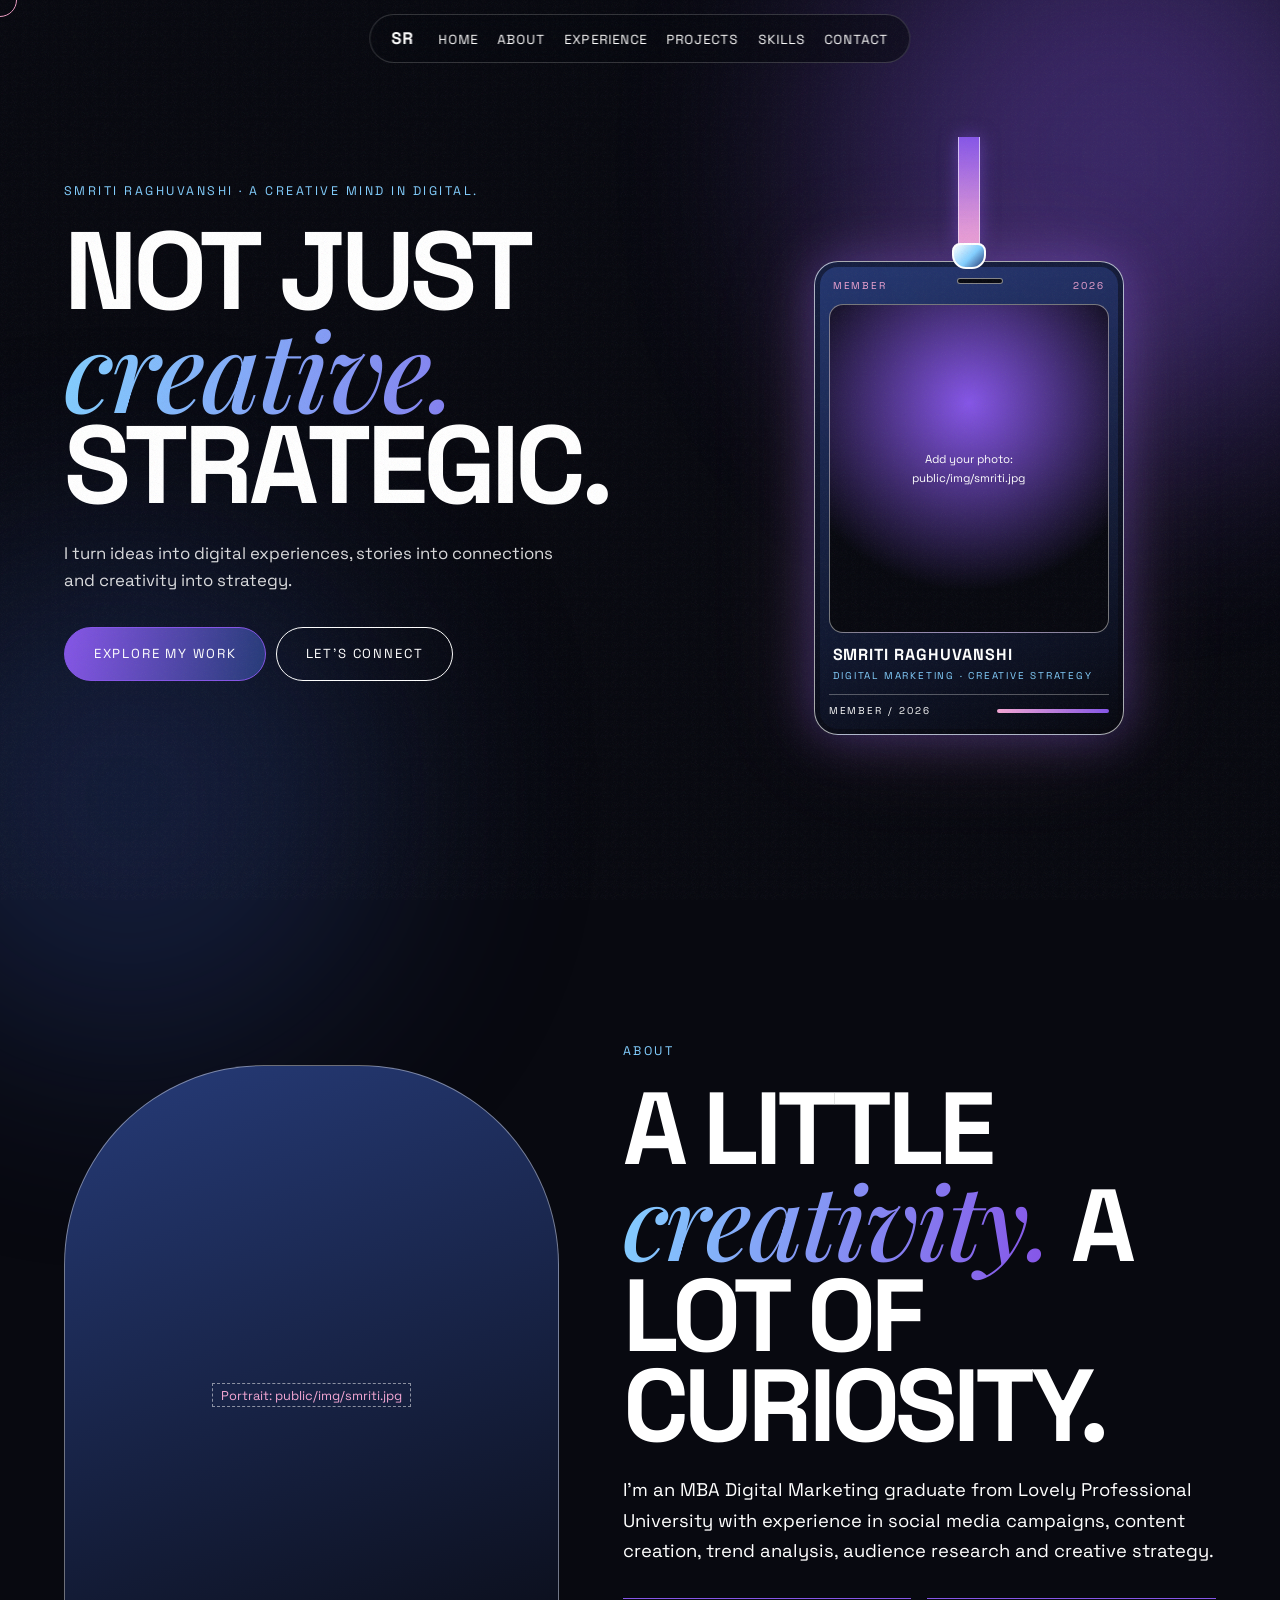
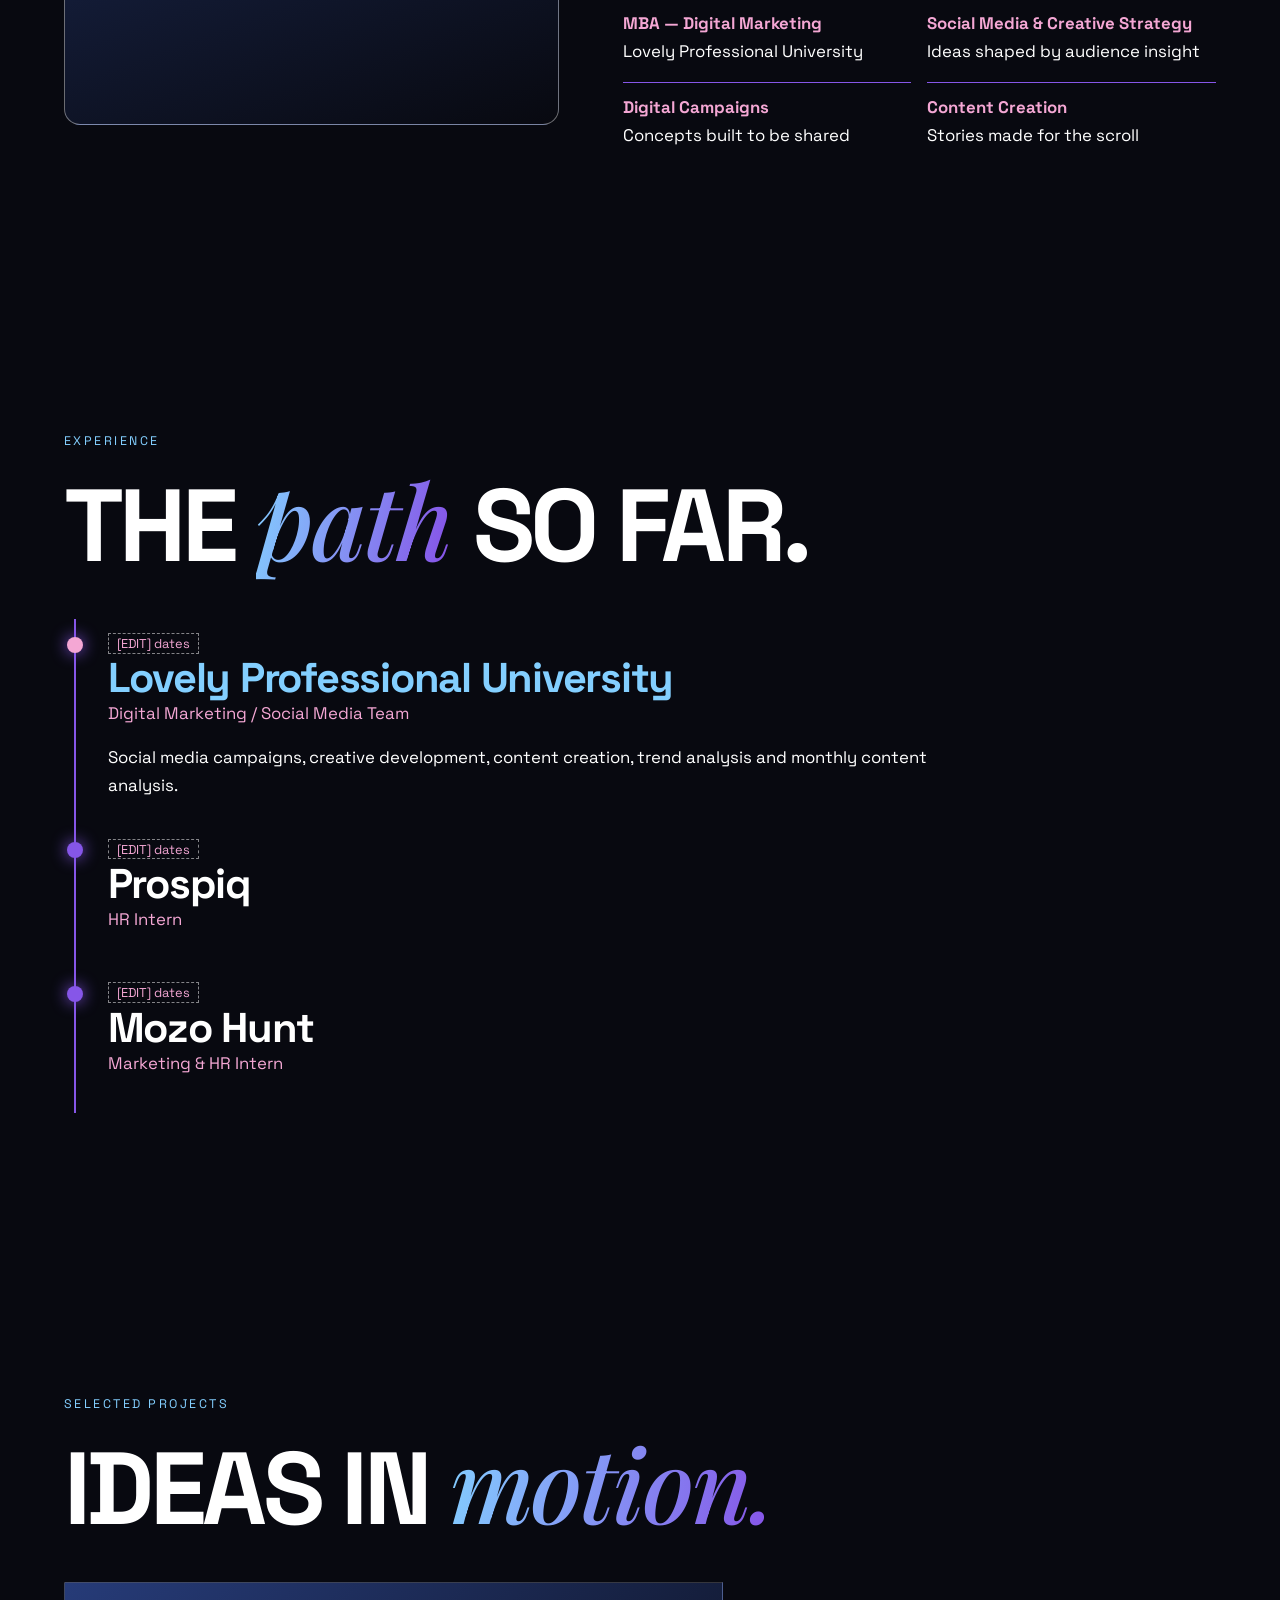
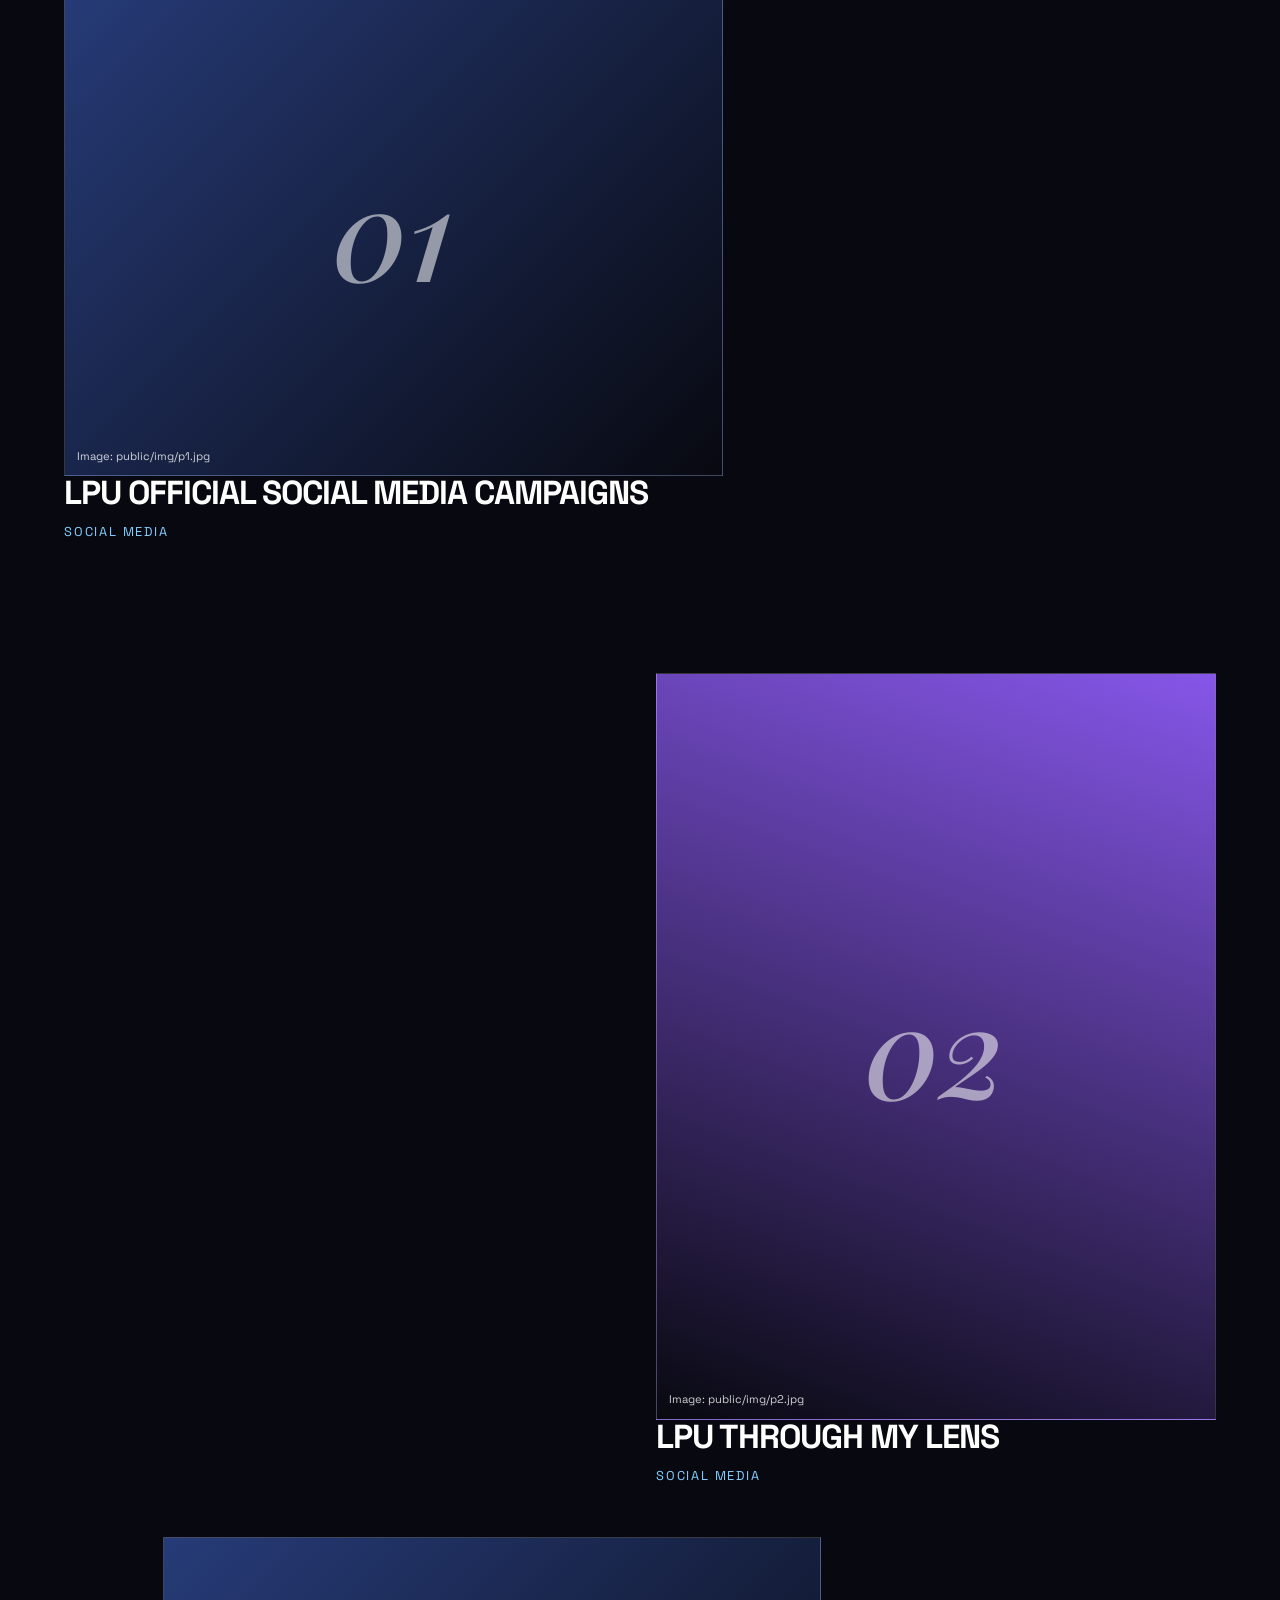
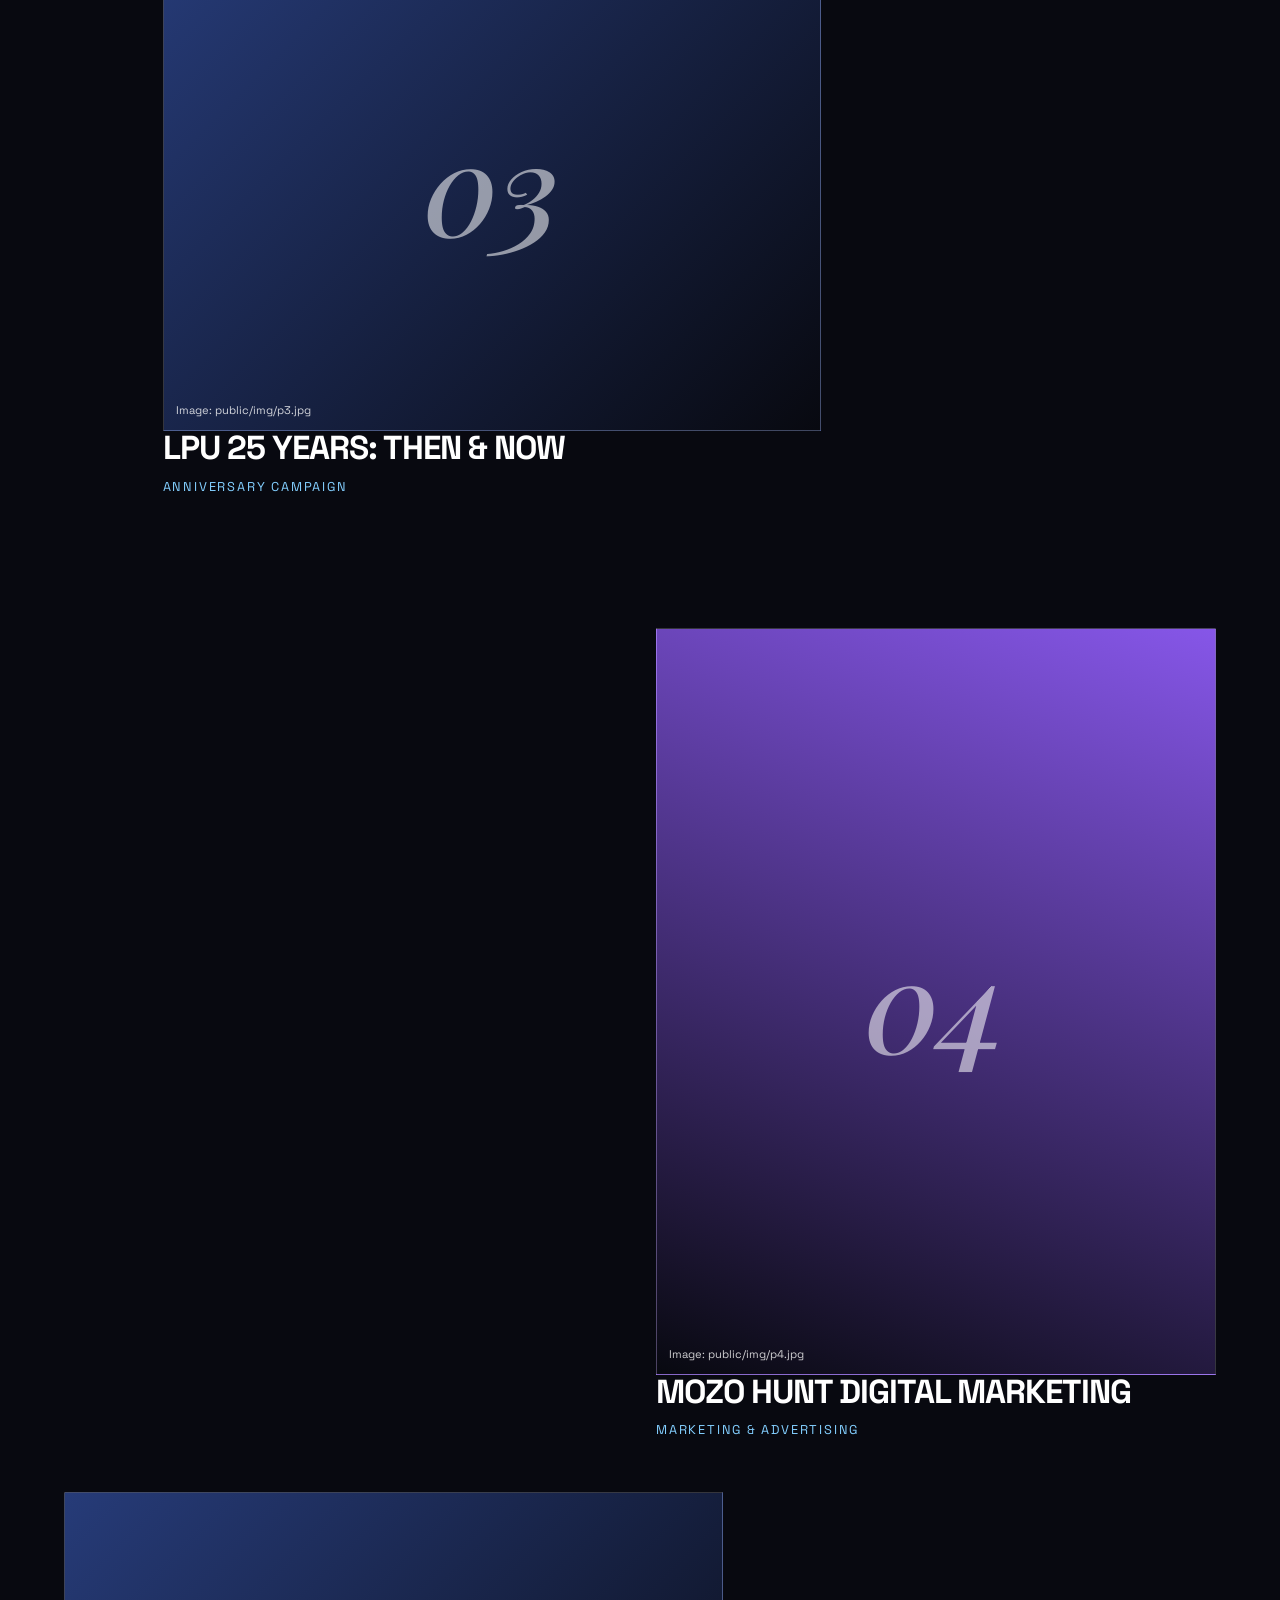
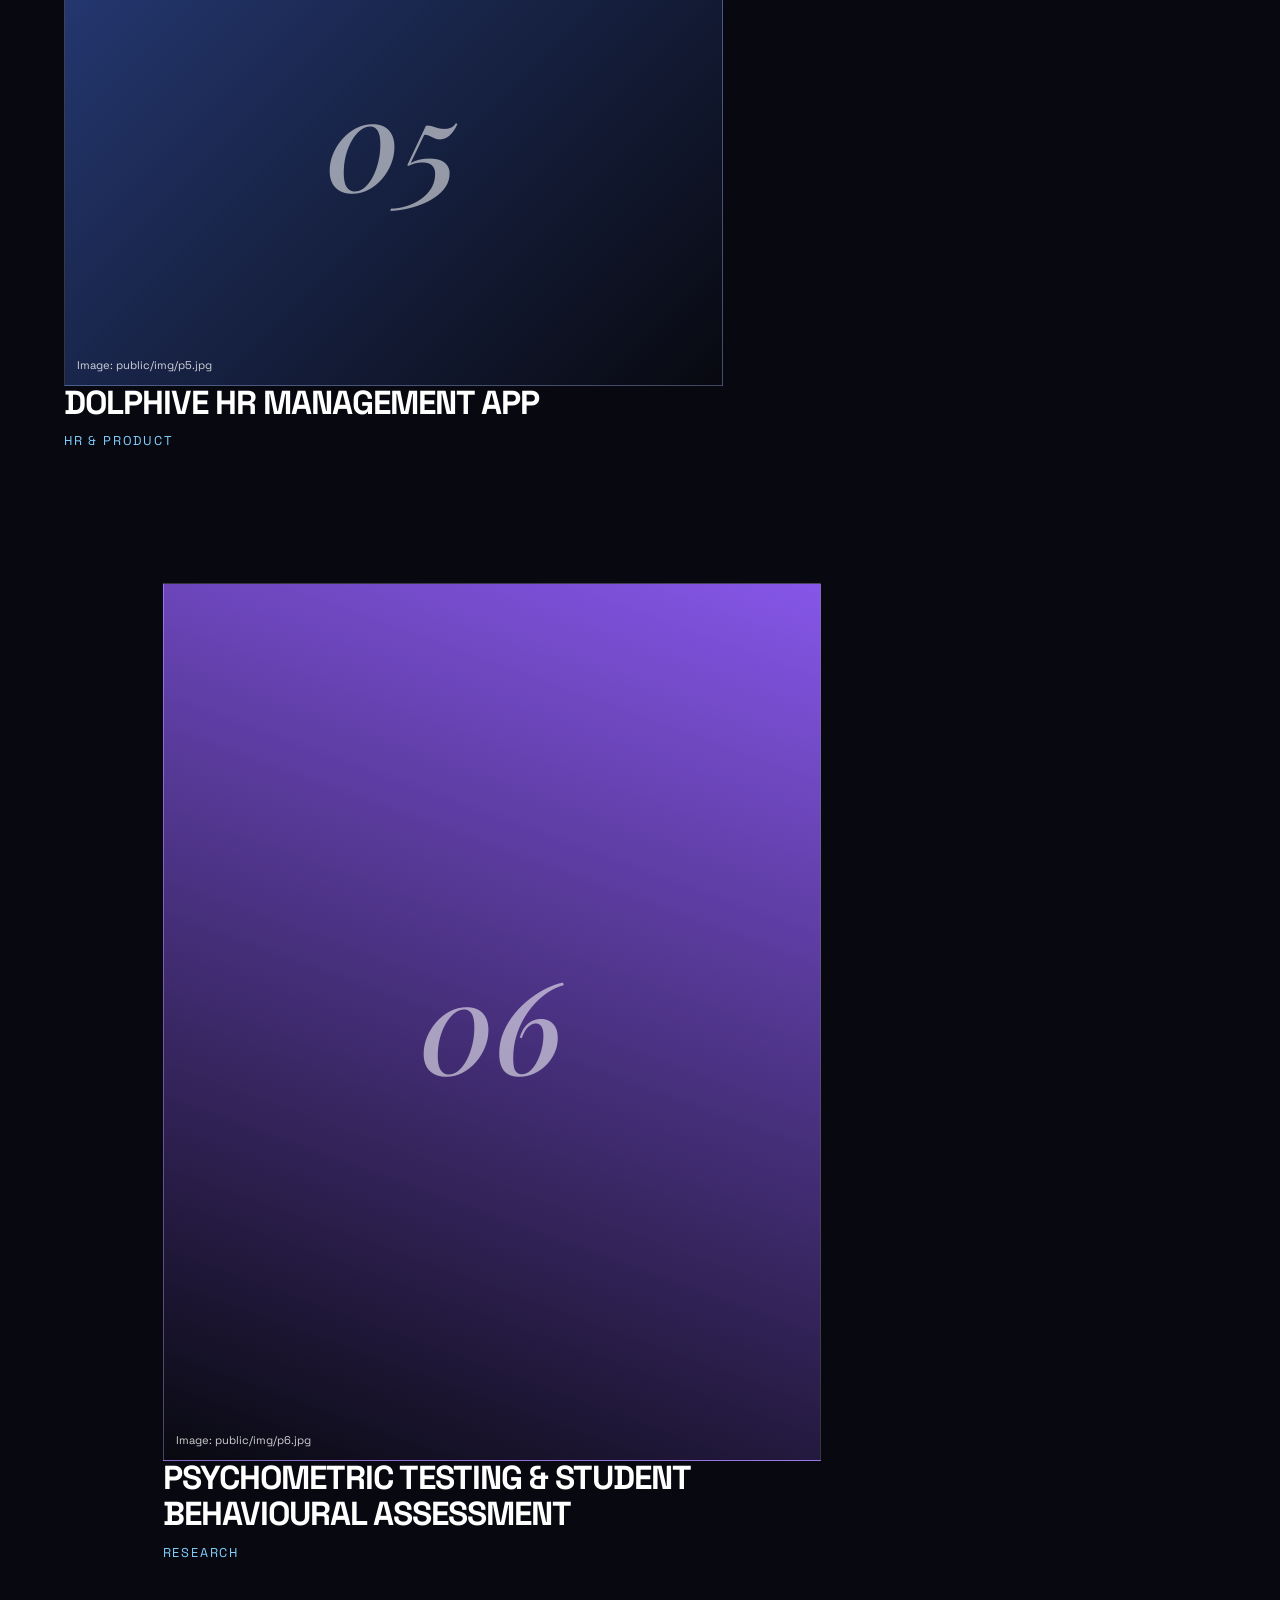
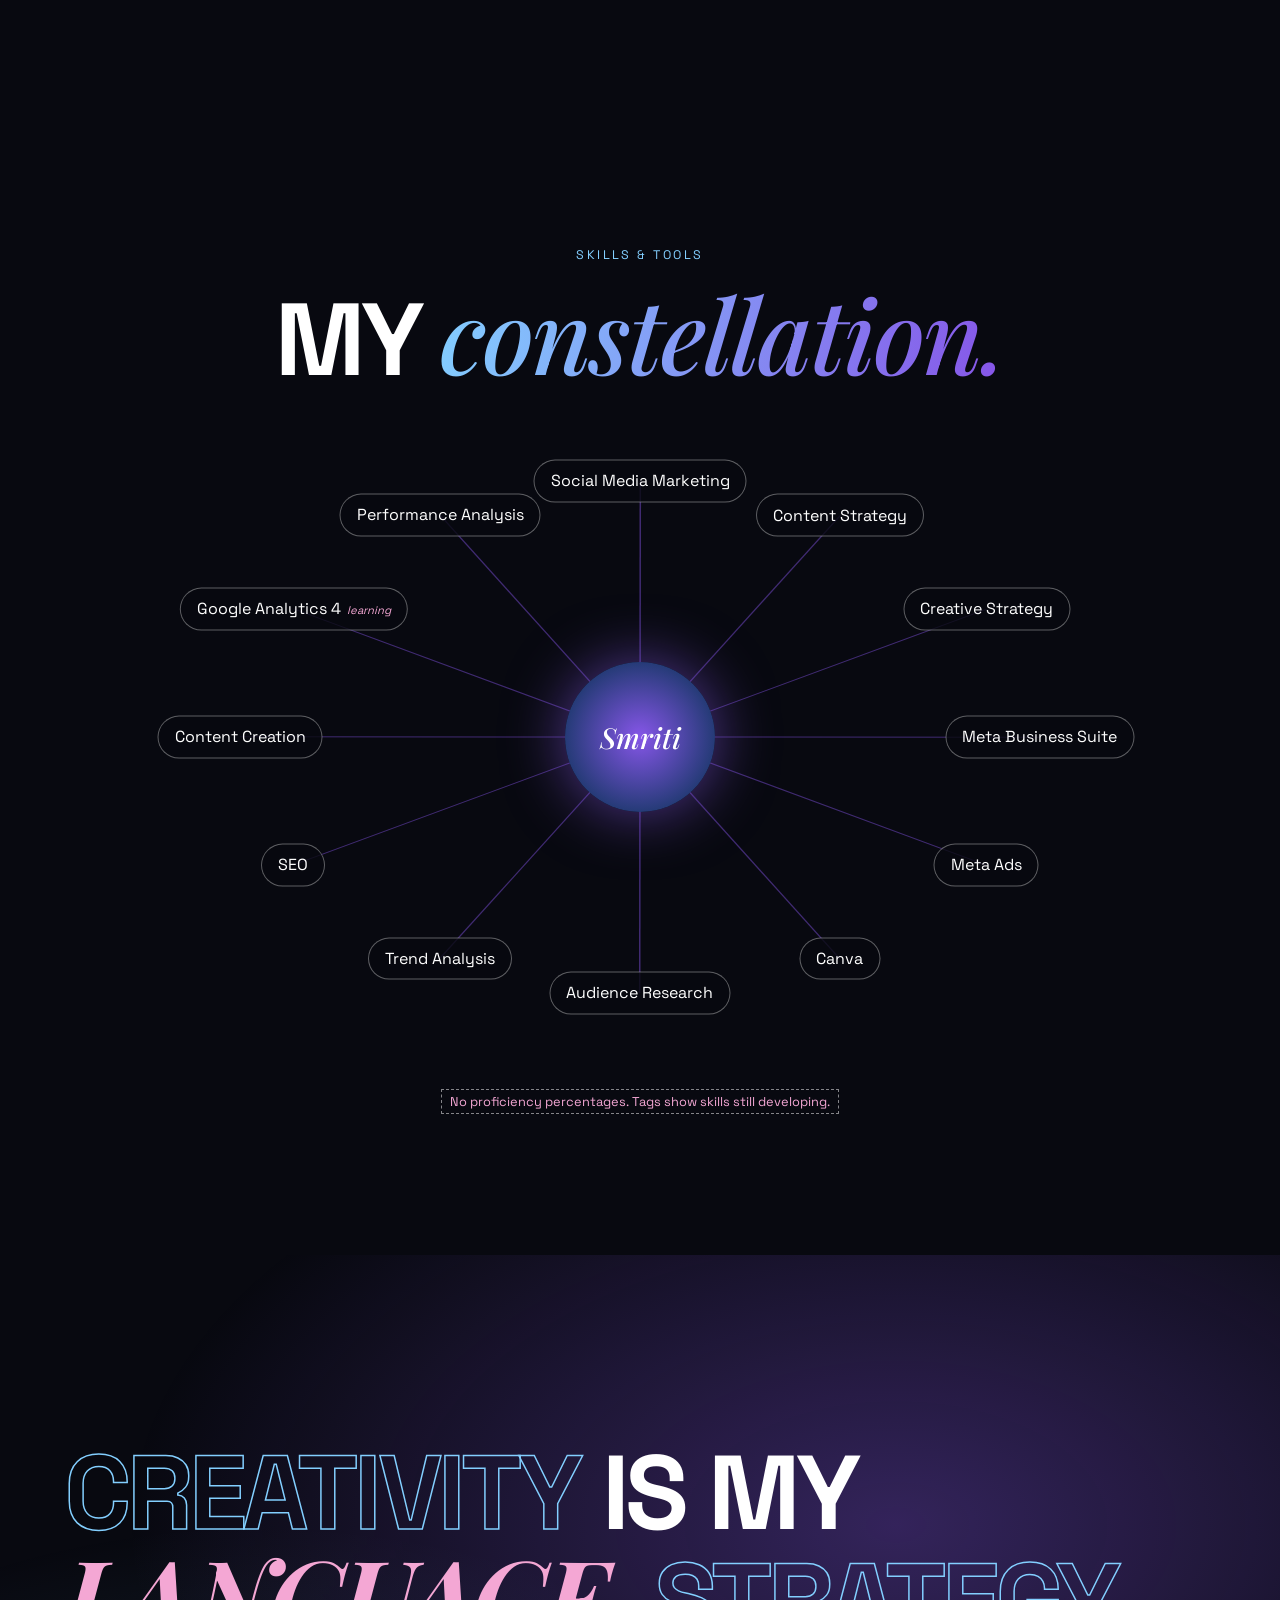
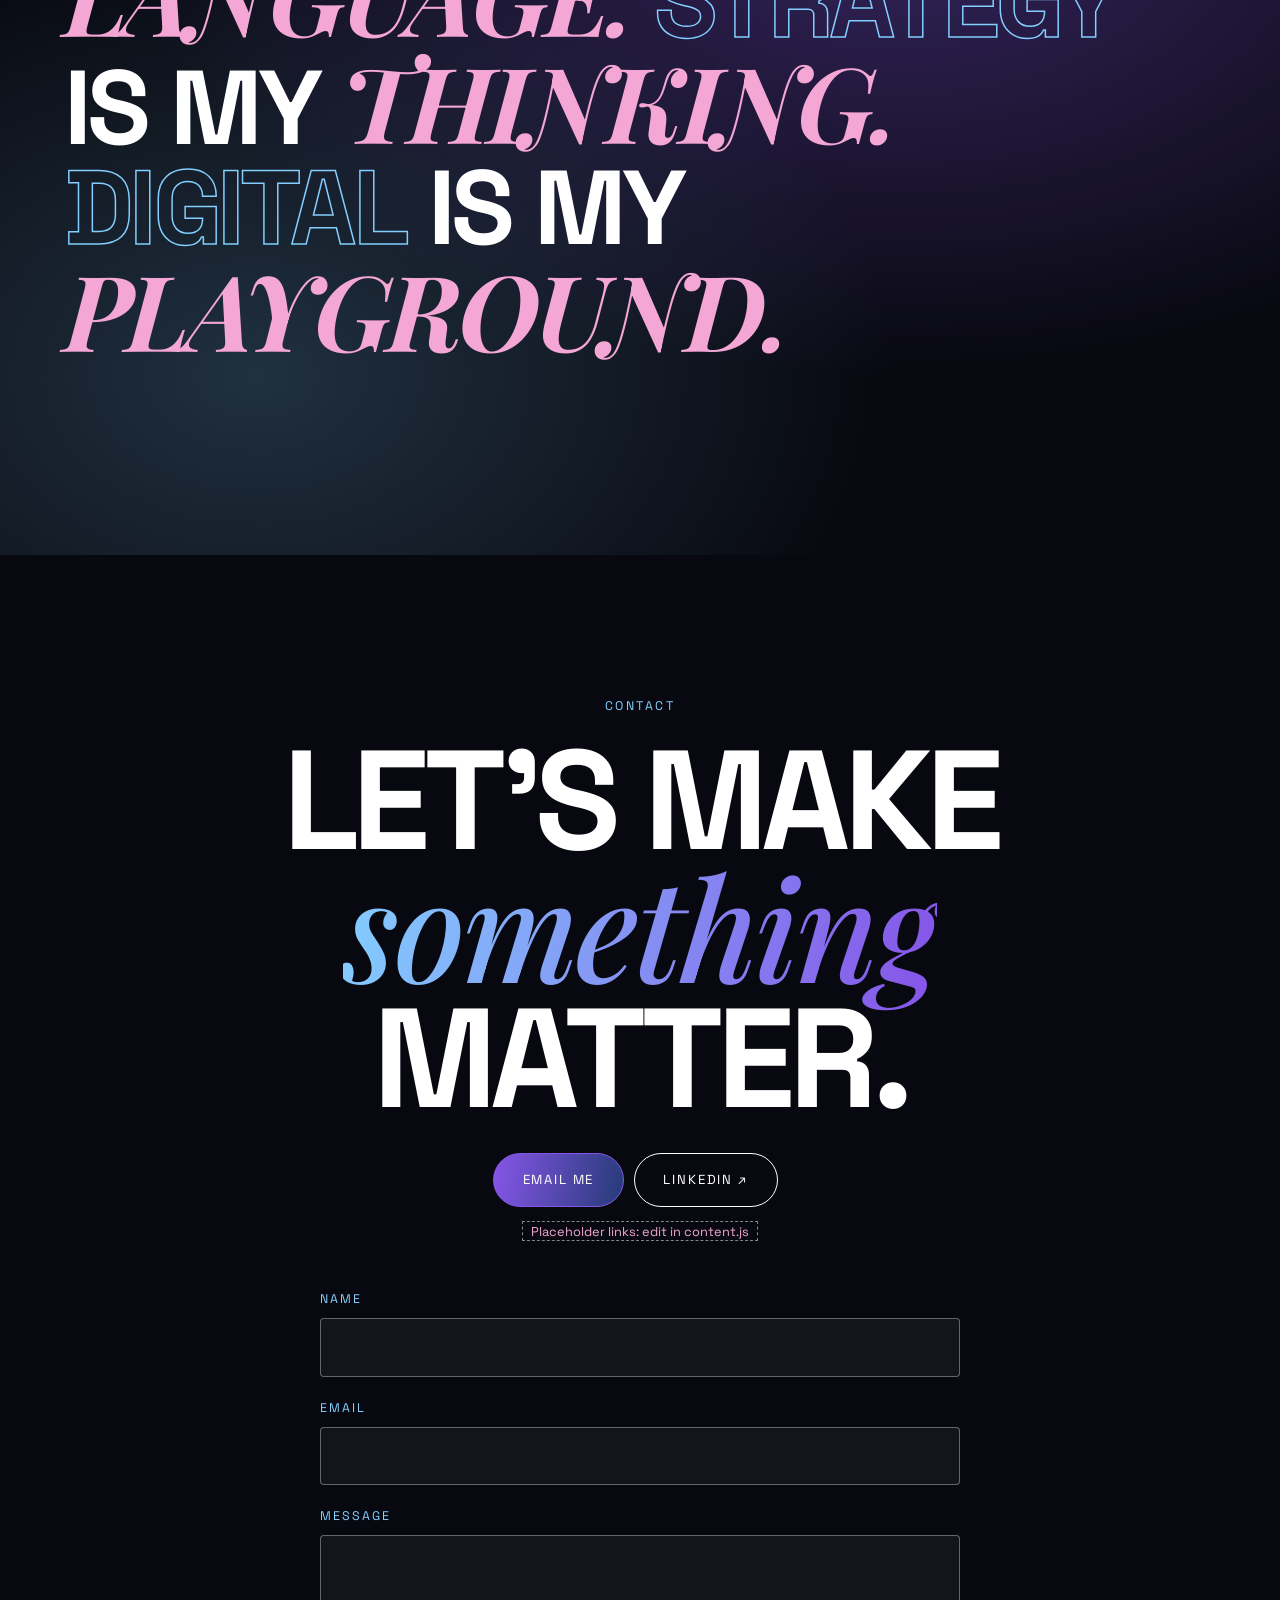
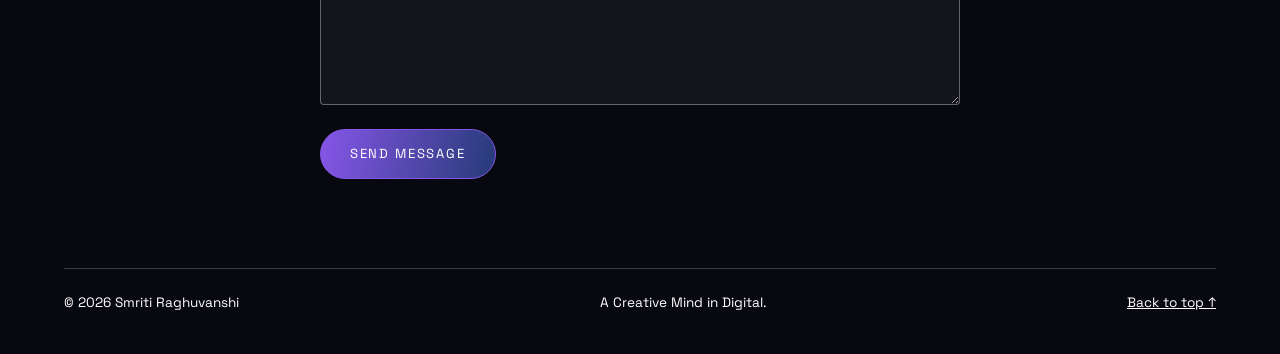
==== commit 7bb51fa2: "Redesign portfolio with new dark identity "A Creative Mind in Digital", ID-card hero, timeline, proj" ====
--- a/public/index.html
+++ b/public/index.html
@@ -1,123 +1,79 @@
-<!doctype html>
-<html lang="en"><head>
-<meta charset="utf-8"><meta name="viewport" content="width=device-width,initial-scale=1">
-<title>Smriti Raghuvanshi — Digital Marketing, Social Media & Creative Strategy</title>
-<meta name="description" content="Portfolio of Smriti Raghuvanshi, MBA (Digital Marketing), Lovely Professional University. Creativity meets strategy. Ideas become impact.">
-<meta name="theme-color" content="#F6EBC3"><meta property="og:title" content="Smriti Raghuvanshi — Making brands matter.">
+<!doctype html><html lang="en"><head><meta charset="utf-8"><meta name="viewport" content="width=device-width,initial-scale=1">
+<title>Smriti Raghuvanshi — A Creative Mind in Digital</title>
+<meta name="description" content="Smriti Raghuvanshi: MBA Digital Marketing graduate. Creative strategy, social media campaigns and content."><meta name="theme-color" content="#080910">
 <link rel="preconnect" href="https://fonts.googleapis.com"><link rel="preconnect" href="https://fonts.gstatic.com" crossorigin>
 <link href="https://fonts.googleapis.com/css2?family=Playfair+Display:ital,wght@1,500;1,700&family=Space+Grotesk:wght@400;500;700&display=swap" rel="stylesheet">
 <style>
-:root{--b:#F6EBC3;--i:#8FBFE3;--n:#142536;--w:#fff}
+:root{--k:#080910;--w:#fff;--p:#F4A7D4;--m:#263B78;--e:#8656E8;--i:#83CFFF}
 *{box-sizing:border-box;margin:0}html{scroll-behavior:smooth;scroll-padding-top:80px}
-body{background:var(--b);color:var(--n);font:400 1.05rem/1.6 'Space Grotesk',sans-serif;overflow-x:hidden}
-a{color:inherit}section{position:relative;padding:clamp(5rem,12vw,10rem) clamp(1.2rem,5vw,4rem)}
-.d{font-weight:700;line-height:.86;letter-spacing:-.045em;text-transform:uppercase;font-size:clamp(3rem,11vw,11rem)}
-.s{font-family:'Playfair Display',serif;font-style:italic;font-weight:500;text-transform:none;letter-spacing:-.02em}
-.k{font-size:.78rem;letter-spacing:.18em;text-transform:uppercase;font-weight:500;margin-bottom:1.5rem;display:block}
-.ph{font-size:.8rem;border:1px dashed currentColor;padding:.1rem .5rem;opacity:.8}
-.r{opacity:0;transform:translateY(60px);transition:opacity .9s cubic-bezier(.2,.7,.2,1),transform .9s cubic-bezier(.2,.7,.2,1);transition-delay:var(--d,0s)}.r.in{opacity:1;transform:none}
-nav{position:fixed;z-index:50;top:14px;left:50%;transform:translateX(-50%);display:flex;align-items:center;gap:1.6rem;padding:.65rem 1.3rem;border-radius:99px;background:rgba(246,235,195,.65);backdrop-filter:blur(14px);-webkit-backdrop-filter:blur(14px);border:1px solid rgba(20,37,54,.12);max-width:calc(100vw - 20px)}
-nav b{letter-spacing:.08em}nav ul{display:flex;gap:1.3rem;list-style:none;padding:0}nav a{text-decoration:none;font-size:.9rem;position:relative}
-nav ul a::after{content:"";position:absolute;left:0;bottom:-3px;height:2px;width:100%;background:var(--n);transform:scaleX(0);transform-origin:right;transition:transform .35s}nav ul a:hover::after{transform:scaleX(1);transform-origin:left}
-#mb{display:none;background:var(--n);color:var(--b);border:0;border-radius:99px;padding:.3rem .9rem;font:inherit;cursor:pointer}
-#hero{min-height:100svh;padding-top:7rem;display:flex;flex-direction:column;justify-content:space-between;overflow:hidden}
-#hero h1{font-size:clamp(3.4rem,15.5vw,16rem)}#hero h1 span{display:block}#hero h1 .o{-webkit-text-stroke:2px var(--n);color:transparent}
-.hm{display:flex;flex-wrap:wrap;gap:2rem;justify-content:space-between;align-items:flex-end;margin-top:2rem}.hm p{max-width:34rem}
-.dot{display:inline-block;width:9px;height:9px;border-radius:50%;background:#2e8b57;margin-right:.5rem;animation:pu 2s infinite}@keyframes pu{50%{opacity:.3}}
-.circ{position:absolute;right:4vw;top:16vh;width:clamp(110px,18vw,240px);aspect-ratio:1;animation:sp 22s linear infinite}.circ svg{width:100%;height:100%}@keyframes sp{to{rotate:360deg}}
-.circ::after{content:"";position:absolute;inset:32%;border-radius:50%;background:var(--i)}
-.mq{overflow:hidden;white-space:nowrap;background:var(--n);color:var(--b);padding:1rem 0;margin:2rem calc(-1*clamp(1.2rem,5vw,4rem)) 0;font-size:clamp(1.2rem,3vw,2.2rem);font-weight:700;text-transform:uppercase}
-.mq div{display:inline-block;animation:mq 28s linear infinite}@keyframes mq{to{transform:translateX(-50%)}}.mq i{font-family:'Playfair Display',serif;color:var(--i)}
-.sc{position:absolute;left:clamp(1.2rem,5vw,4rem);bottom:7.5rem;font-size:.75rem;letter-spacing:.2em;writing-mode:vertical-rl}.sc::after{content:"";display:block;width:1px;height:50px;background:var(--n);margin:.6rem auto 0;animation:ln 2s infinite}@keyframes ln{50%{transform:scaleY(.3)}}
-#manifesto{display:grid;grid-template-columns:1.1fr 1fr;gap:4vw}#manifesto h2{font-size:clamp(2.6rem,8vw,8rem)}.big{font-size:clamp(1.5rem,2.8vw,2.6rem);line-height:1.2;margin-bottom:1.5rem}
-.pl{margin-top:2rem;display:grid;gap:.8rem}.pl p{border-top:1px solid var(--n);padding-top:.7rem}.pl b{font-family:'Playfair Display',serif;font-style:italic;font-size:1.2rem;margin-right:.5rem}
-h2.d{margin-bottom:3rem}
-.wg{display:grid;grid-template-columns:repeat(12,1fr);gap:clamp(2rem,5vw,5rem) 2rem}
-.pc{grid-column:span 7;cursor:pointer;background:none;border:0;text-align:left;font:inherit;color:inherit;padding:0}.pc:nth-child(even){grid-column:6/-1;margin-top:-4rem}.pc:nth-child(3){grid-column:2/9}.pc:nth-child(5){grid-column:4/-1}
-.im{position:relative;aspect-ratio:4/3;background:var(--n);color:var(--b);overflow:hidden;display:grid;place-items:center;clip-path:inset(0 0 0 0);transition:clip-path .6s}
-.pc:nth-child(even) .im{aspect-ratio:3/4;background:var(--i);color:var(--n)}.im em{font:italic 500 clamp(4rem,12vw,9rem)/1 'Playfair Display',serif;opacity:.9}
-.im small{position:absolute;left:1rem;bottom:.8rem;font-size:.72rem;opacity:.7}.im img{position:absolute;inset:0;width:100%;height:100%;object-fit:cover;transition:transform .8s}.pc:hover .im img,.pc:hover .im em{transform:scale(1.07)}.im em{transition:transform .8s}
-.pc h3{font-size:clamp(1.5rem,3vw,2.6rem);line-height:1;letter-spacing:-.03em;margin:1rem 0 .4rem;text-transform:uppercase;transition:padding .4s}.pc:hover h3{padding-left:1rem}.pc span{font-size:.85rem;letter-spacing:.1em;text-transform:uppercase}
-dialog{border:0;width:min(1000px,94vw);max-height:92vh;background:var(--b);color:var(--n);padding:clamp(1.2rem,4vw,3.5rem);margin:auto;overflow:auto}dialog::backdrop{background:rgba(20,37,54,.8);backdrop-filter:blur(4px)}
-dialog h3{font-size:clamp(2rem,6vw,5rem);line-height:.9;letter-spacing:-.04em;text-transform:uppercase;margin:.5rem 0 1.5rem}.cs{display:grid;grid-template-columns:150px 1fr;gap:.3rem 2rem;border-top:1px solid var(--n);padding:1rem 0}.cs h4{font:italic 500 1.2rem 'Playfair Display',serif}
-.x{position:sticky;top:0;float:right;background:var(--n);color:var(--b);border:0;border-radius:99px;padding:.5rem 1rem;font:inherit;cursor:pointer}.tg{display:flex;flex-wrap:wrap;gap:.5rem;margin:1rem 0}.tg span{background:var(--i);padding:.2rem .8rem;border-radius:99px;font-size:.85rem}
-#impact{background:var(--n);color:var(--b)}.mt{display:grid;grid-template-columns:repeat(auto-fit,minmax(260px,1fr));gap:3rem}.mt .num{font-size:clamp(5rem,14vw,12rem);font-weight:700;line-height:.85;letter-spacing:-.06em;color:var(--i)}.mt p{border-top:1px solid var(--i);margin-top:1rem;padding-top:.8rem}
-.nt{margin-top:3rem;opacity:.85;font-size:.9rem}
-#process{overflow:hidden}.trk{display:flex;gap:2rem;overflow-x:auto;scroll-snap-type:x mandatory;padding:1rem 0 2rem;margin:0 calc(-1*clamp(1.2rem,5vw,4rem));padding-inline:clamp(1.2rem,5vw,4rem)}
-.st{flex:0 0 min(80vw,420px);scroll-snap-align:start;border-top:3px solid var(--n);padding-top:1rem}.st:nth-child(even){margin-top:4rem}.st .n{font:italic 500 7rem/1 'Playfair Display',serif;color:var(--i);-webkit-text-stroke:1px var(--n)}.st h3{font-size:2.4rem;letter-spacing:-.04em}
-#lab{background:var(--i)}.lg{display:grid;grid-template-columns:repeat(6,1fr);gap:1rem}.lt{position:relative;aspect-ratio:1;display:grid;place-items:center;text-align:center;overflow:hidden;padding:1rem;border:2px solid var(--n);transition:transform .4s,rotate .4s,background .3s;font:italic 500 1.5rem 'Playfair Display',serif}
-.lt:nth-child(1){grid-column:span 3;aspect-ratio:3/2;rotate:-2deg;background:var(--w)}.lt:nth-child(2){grid-column:span 3;rotate:1.5deg;background:var(--n);color:var(--b)}.lt:nth-child(3){grid-column:span 2;rotate:2deg;background:var(--b)}.lt:nth-child(4){grid-column:span 2;rotate:-1deg;background:var(--w)}.lt:nth-child(5){grid-column:span 2;rotate:-2.5deg;background:var(--n);color:var(--b)}.lt:nth-child(6){grid-column:2/6;aspect-ratio:3/1;rotate:1deg;background:var(--b)}
-.lt:hover{rotate:0deg;transform:scale(1.04);z-index:2}.lt img{position:absolute;inset:0;width:100%;height:100%;object-fit:cover}.lt span{position:relative;background:var(--b);color:var(--n);padding:.2rem .7rem}.lt small{position:absolute;bottom:.5rem;font:400 .7rem 'Space Grotesk';opacity:.7;z-index:1}
-.dis{margin-top:1.5rem;font-size:.9rem}
-#about{display:grid;grid-template-columns:1fr 1.3fr;gap:5vw}.pf{aspect-ratio:3/4;background:var(--n);color:var(--b);display:grid;place-items:center;text-align:center;padding:1rem;position:relative;overflow:hidden}.pf img{position:absolute;inset:0;width:100%;height:100%;object-fit:cover}
-.fa{display:grid;grid-template-columns:repeat(auto-fit,minmax(200px,1fr));gap:1.5rem;margin-top:2rem}.fa h4{font:italic 500 1.3rem 'Playfair Display',serif}
-#skills{background:var(--w)}.sk{display:grid;grid-template-columns:repeat(auto-fit,minmax(260px,1fr));gap:3rem 2rem}.sk h3{font-size:2.2rem;letter-spacing:-.04em;border-bottom:3px solid var(--i);padding-bottom:.4rem;margin-bottom:.8rem}.sk li{list-style:none;font:italic 500 1.5rem/1.5 'Playfair Display',serif;border-bottom:1px solid rgba(20,37,54,.15)}.sk li.dev{font-style:normal;font-family:'Space Grotesk';font-size:1rem}
-.tl{border-left:2px solid var(--n);margin-left:.5rem}.ti{padding:0 0 3rem 2rem;position:relative;max-width:800px}.ti::before{content:"";position:absolute;left:-9px;top:.6rem;width:16px;height:16px;border-radius:50%;background:var(--i);border:2px solid var(--n)}.ti h3{font-size:clamp(1.6rem,4vw,3rem);letter-spacing:-.03em;line-height:1}
-#contact{background:var(--n);color:var(--b);text-align:center;padding-bottom:3rem}#contact h2{font-size:clamp(3rem,12vw,12rem);margin-bottom:2rem}#contact h2 span{color:var(--i)}
-.cl{display:flex;flex-wrap:wrap;gap:1rem;justify-content:center;margin:2.5rem 0}.btn{display:inline-block;padding:1rem 2rem;border-radius:99px;border:1.5px solid var(--b);text-decoration:none;transition:background .3s,color .3s,transform .2s}.btn:hover,.btn:focus-visible{background:var(--i);color:var(--n);border-color:var(--i)}
-footer{display:flex;justify-content:space-between;flex-wrap:wrap;gap:1rem;margin-top:5rem;border-top:1px solid rgba(246,235,195,.3);padding-top:1.5rem;font-size:.85rem}footer a{background:none;border:0;color:inherit;font:inherit;cursor:pointer}
-:focus-visible{outline:3px solid var(--i);outline-offset:3px}
-@media(max-width:820px){#mb{display:block}nav ul{display:none;position:absolute;top:calc(100% + 8px);left:0;right:0;flex-direction:column;background:var(--b);padding:1.2rem;border-radius:24px;border:1px solid rgba(20,37,54,.2)}nav.o ul{display:flex}nav{gap:1rem}
-#manifesto,#about{grid-template-columns:1fr}.wg{display:block}.pc{display:block;margin-bottom:3rem;width:100%}.pc:nth-child(even){margin-top:0;margin-left:8%;width:92%}.lg{grid-template-columns:1fr 1fr}.lt,.lt:nth-child(n){grid-column:span 1;aspect-ratio:1}.lt:nth-child(1),.lt:nth-child(6){grid-column:span 2;aspect-ratio:2/1}.cs{grid-template-columns:1fr}.sc{display:none}.circ{top:auto;bottom:11rem}}
-@media(prefers-reduced-motion:reduce){html{scroll-behavior:auto}*{animation:none!important;transition:none!important}.r{opacity:1;transform:none}}
+body{background:var(--k);color:var(--w);font:400 1.05rem/1.65 'Space Grotesk',sans-serif;overflow-x:hidden}
+body::after{content:"";position:fixed;inset:0;pointer-events:none;z-index:90;opacity:.07;background:url("data:image/svg+xml,%3Csvg xmlns='http://www.w3.org/2000/svg' width='160' height='160'%3E%3Cfilter id='n'%3E%3CfeTurbulence baseFrequency='.9' numOctaves='2'/%3E%3C/filter%3E%3Crect width='160' height='160' filter='url(%23n)'/%3E%3C/svg%3E")}
+.orb{position:fixed;z-index:-1;border-radius:50%;filter:blur(110px);opacity:.4;animation:dr 22s ease-in-out infinite alternate}.o1{width:45vw;height:45vw;background:var(--e);top:-10vw;right:-10vw}.o2{width:40vw;height:40vw;background:var(--m);bottom:-12vw;left:-10vw;animation-delay:-8s}@keyframes dr{to{transform:translate(6vw,5vh) scale(1.15)}}
+a{color:inherit}section{position:relative;padding:clamp(5rem,11vw,9rem) clamp(1.2rem,5vw,4rem)}
+.d{font-weight:700;line-height:.88;letter-spacing:-.045em;text-transform:uppercase;font-size:clamp(2.6rem,8vw,8rem)}.s{font-family:'Playfair Display',serif;font-style:italic;font-weight:500;text-transform:none;letter-spacing:-.02em}
+.g{background:linear-gradient(100deg,var(--i),var(--e) 50%,var(--p));-webkit-background-clip:text;background-clip:text;color:transparent;background-size:200%;animation:gs 8s linear infinite alternate}@keyframes gs{to{background-position:100%}}
+.k{font-size:.78rem;letter-spacing:.2em;text-transform:uppercase;color:var(--i);display:block;margin-bottom:1.4rem}.ph{font-size:.8rem;border:1px dashed rgba(255,255,255,.5);padding:.05rem .5rem;color:var(--p)}
+.r{opacity:0;transform:translateY(50px);transition:opacity .9s,transform .9s cubic-bezier(.2,.7,.2,1);transition-delay:var(--d,0s)}.r.in{opacity:1;transform:none}
+nav{position:fixed;z-index:60;top:14px;left:50%;transform:translateX(-50%);display:flex;align-items:center;gap:1.4rem;padding:.6rem 1.3rem;border-radius:99px;background:rgba(8,9,16,.6);backdrop-filter:blur(14px);-webkit-backdrop-filter:blur(14px);border:1px solid rgba(255,255,255,.18);max-width:calc(100vw - 20px)}
+nav b{letter-spacing:.1em}nav ul{display:flex;gap:1.2rem;list-style:none;padding:0}nav a{text-decoration:none;font-size:.82rem;letter-spacing:.08em;transition:color .3s,text-shadow .3s}nav ul a:hover{color:var(--p);text-shadow:0 0 14px var(--e)}
+#mb{display:none;background:var(--e);color:#fff;border:0;border-radius:99px;padding:.35rem .9rem;font:inherit;cursor:pointer}
+#home{min-height:100svh;display:grid;grid-template-columns:1.25fr 1fr;gap:3vw;align-items:center;padding-top:7rem;overflow:hidden}
+#home h1{font-size:clamp(3rem,8.6vw,9.5rem)}#home h1 span{display:block}.sub{max-width:32rem;margin:1.6rem 0 2rem;color:rgba(255,255,255,.85)}
+.btn{display:inline-block;padding:.95rem 1.8rem;border-radius:99px;border:1.5px solid #fff;text-decoration:none;font-size:.82rem;letter-spacing:.14em;margin:0 .6rem .6rem 0;transition:all .3s;background:none;color:#fff;font-family:inherit;cursor:pointer}
+.btn.f{background:linear-gradient(100deg,var(--e),var(--m));border-color:var(--e)}.btn:hover,.btn:focus-visible{background:var(--p);color:var(--k);border-color:var(--p);box-shadow:0 0 28px rgba(244,167,212,.45)}
+.stage{display:grid;place-items:start center;perspective:1000px}.lan{transform-origin:50% 0;animation:sw 6s ease-in-out infinite alternate;display:flex;flex-direction:column;align-items:center}@keyframes sw{from{rotate:-2.8deg}to{rotate:2.8deg}}
+.strap{width:22px;height:clamp(60px,12vh,110px);background:linear-gradient(var(--e),var(--p));border:1px solid rgba(255,255,255,.6);border-top:0;box-shadow:0 0 18px rgba(134,86,232,.5)}
+.clip{width:34px;height:26px;border:2px solid #fff;border-radius:8px 8px 14px 14px;background:linear-gradient(135deg,#fff,var(--i) 55%,var(--m));margin-top:-2px;z-index:2}
+.card{--rx:0deg;--ry:0deg;width:min(310px,76vw);margin-top:-8px;padding:14px;border-radius:24px;border:1.5px solid rgba(255,255,255,.65);background:linear-gradient(160deg,rgba(38,59,120,.92),rgba(8,9,16,.92));transform:rotateX(var(--rx)) rotateY(var(--ry));transition:transform .25s;box-shadow:0 0 50px rgba(134,86,232,.4),0 0 110px rgba(244,167,212,.14),inset 0 0 0 5px rgba(8,9,16,.5)}
+.ct{display:flex;justify-content:space-between;font-size:.62rem;letter-spacing:.2em;color:var(--p);padding:2px 4px 10px}.ct i{display:block;width:46px;height:6px;border-radius:9px;background:#080910;border:1px solid rgba(255,255,255,.5)}
+.ph0{position:relative;aspect-ratio:4/4.7;border-radius:14px;overflow:hidden;border:1px solid rgba(255,255,255,.45);background:radial-gradient(circle at 50% 30%,var(--e),var(--k) 70%);display:grid;place-items:center;text-align:center;font-size:.72rem;padding:1rem}.ph0 img{position:absolute;inset:0;width:100%;height:100%;object-fit:cover;object-position:top}
+.cn{padding:12px 4px 2px;font-weight:700;letter-spacing:.06em;font-size:1rem;line-height:1.2}.cn small{display:block;font-weight:400;font-size:.62rem;letter-spacing:.18em;color:var(--i);margin-top:6px}.bar{display:flex;justify-content:space-between;align-items:center;margin-top:10px;border-top:1px solid rgba(255,255,255,.3);padding-top:8px;font-size:.62rem;letter-spacing:.2em}.bar::before{content:"";width:40%;height:4px;background:linear-gradient(90deg,var(--p),var(--e));border-radius:9px;order:2}
+#about{display:grid;grid-template-columns:1fr 1.2fr;gap:5vw;align-items:center}.pf{position:relative;aspect-ratio:3/4;border-radius:200px 200px 16px 16px;overflow:hidden;border:1px solid rgba(255,255,255,.4);background:linear-gradient(160deg,var(--m),var(--k));display:grid;place-items:center;text-align:center;padding:1rem}.pf img{position:absolute;inset:0;width:100%;height:100%;object-fit:cover;object-position:top}
+.fa{display:grid;grid-template-columns:1fr 1fr;gap:1rem;margin-top:2rem}.fa div{border-top:1px solid var(--e);padding-top:.7rem}.fa b{display:block;color:var(--p)}
+.tl{max-width:900px;border-left:2px solid var(--e);margin-left:.6rem;margin-top:3rem}.ti{position:relative;padding:0 0 1.6rem 2rem}.ti::before{content:"";position:absolute;left:-9px;top:1.1rem;width:16px;height:16px;border-radius:50%;background:var(--e);box-shadow:0 0 16px var(--e);transition:background .3s}.ti.on::before{background:var(--p)}
+.ti button{all:unset;cursor:pointer;display:block;width:100%;padding:.6rem 0}.ti h3{font-size:clamp(1.4rem,3.6vw,2.6rem);letter-spacing:-.03em;line-height:1.05;transition:color .3s}.ti button:hover h3,.ti.on h3{color:var(--i)}.ti .pn{display:grid;grid-template-rows:0fr;transition:grid-template-rows .5s}.ti.on .pn{grid-template-rows:1fr}.pn>div{overflow:hidden}.pn p{padding-top:.4rem}
+.wg{display:grid;grid-template-columns:repeat(12,1fr);gap:clamp(2rem,4vw,4rem) 2rem;margin-top:3rem}.pc{grid-column:span 7;all:unset;cursor:pointer;display:block;grid-column:span 7}.pc:nth-child(even){grid-column:7/-1;margin-top:5rem}.pc:nth-child(3n){grid-column:2/9}.pc:focus-visible{outline:3px solid var(--i);outline-offset:6px}
+.im{position:relative;aspect-ratio:4/3;overflow:hidden;display:grid;place-items:center;background:linear-gradient(135deg,var(--m),var(--k));border:1px solid rgba(255,255,255,.18)}.pc:nth-child(even) .im{aspect-ratio:3/4;background:linear-gradient(200deg,var(--e),var(--k))}.im img{position:absolute;inset:0;width:100%;height:100%;object-fit:cover;transition:transform .8s}
+.im em{font:italic 500 clamp(4rem,10vw,8rem)/1 'Playfair Display',serif;opacity:.55;transition:transform .8s}.im::after{content:"";position:absolute;inset:0;background:linear-gradient(transparent 40%,rgba(244,167,212,.55));opacity:0;transition:opacity .5s}.im small{position:absolute;left:12px;bottom:10px;font-size:.7rem;z-index:2;opacity:.8}
+.pc:hover .im img,.pc:hover .im em{transform:scale(1.08)}.pc:hover .im::after{opacity:1}.pc h3{font-size:clamp(1.3rem,2.6vw,2.2rem);line-height:1.05;margin:1rem 0 .3rem;letter-spacing:-.03em;text-transform:uppercase;display:inline;background:linear-gradient(var(--p),var(--p)) 0 100%/0 2px no-repeat;transition:background-size .5s}.pc:hover h3{background-size:100% 2px}.pc span.c{display:block;color:var(--i);font-size:.8rem;letter-spacing:.14em;text-transform:uppercase;margin-top:.5rem}
+dialog{border:1px solid rgba(255,255,255,.3);width:min(780px,94vw);max-height:90vh;background:#0d0f1c;color:#fff;padding:clamp(1.2rem,4vw,3rem);margin:auto;border-radius:6px;box-shadow:0 0 80px rgba(134,86,232,.35)}dialog::backdrop{background:rgba(8,9,16,.82);backdrop-filter:blur(5px)}dialog h3{font-size:clamp(1.8rem,5vw,3.4rem);line-height:.95;letter-spacing:-.04em;text-transform:uppercase;margin:.4rem 0 1rem}.tg{display:flex;flex-wrap:wrap;gap:.5rem;margin:1rem 0}.tg span{border:1px solid var(--e);padding:.15rem .8rem;border-radius:99px;font-size:.82rem}
+#skills{text-align:center}.cs{position:relative;height:min(78vw,640px);max-width:1000px;margin:2rem auto 0}.cs svg{position:absolute;inset:0;width:100%;height:100%}.cs line{stroke:var(--e);stroke-opacity:.45;stroke-width:.15}.cs .ctr{position:absolute;left:50%;top:50%;translate:-50% -50%;width:clamp(90px,16vw,150px);aspect-ratio:1;border-radius:50%;display:grid;place-items:center;background:radial-gradient(var(--e),var(--m) 70%);box-shadow:0 0 60px rgba(134,86,232,.6);font:italic 500 clamp(1.1rem,2.6vw,1.8rem) 'Playfair Display',serif}
+.nd{position:absolute;translate:-50% -50%;padding:.45rem 1rem;border-radius:99px;border:1px solid rgba(255,255,255,.35);background:rgba(8,9,16,.8);font-size:clamp(.72rem,1.5vw,1rem);white-space:nowrap;transition:all .3s;animation:fl 6s ease-in-out infinite alternate;animation-delay:var(--a)}.nd:hover{color:var(--k);background:var(--p);border-color:var(--p);box-shadow:0 0 26px rgba(244,167,212,.5);z-index:3}.nd em{color:var(--p);font-size:.7em;margin-left:.4rem}.nd:hover em{color:var(--k)}@keyframes fl{to{margin-top:-14px}}
+#statement{min-height:100svh;display:grid;place-items:center;text-align:left;background:radial-gradient(60% 50% at 70% 30%,rgba(134,86,232,.35),transparent),radial-gradient(50% 50% at 20% 80%,rgba(131,207,255,.2),transparent)}#statement p{font-size:clamp(2.2rem,8.2vw,8.6rem);font-weight:700;line-height:.95;letter-spacing:-.045em;text-transform:uppercase;max-width:1300px}
+.wd{display:inline-block;opacity:0;transform:translateY(40px) rotate(3deg);transition:all .8s cubic-bezier(.2,.7,.2,1);transition-delay:calc(var(--n)*70ms);margin-right:.22em}.in .wd{opacity:1;transform:none}.wd.h{color:transparent;-webkit-text-stroke:1.5px var(--i)}.wd.v{font-family:'Playfair Display',serif;font-style:italic;text-transform:none;color:var(--p)}
+#contact{text-align:center;background:var(--k);padding-bottom:2.5rem}#contact h2{font-size:clamp(3rem,11vw,11rem);margin-bottom:2rem}.cl{margin:2rem 0}form{max-width:640px;margin:2.5rem auto 0;text-align:left;display:grid;gap:1rem}label{font-size:.78rem;letter-spacing:.16em;text-transform:uppercase;color:var(--i)}input,textarea{width:100%;background:rgba(255,255,255,.05);border:1px solid rgba(255,255,255,.35);color:#fff;font:inherit;padding:.9rem 1rem;border-radius:4px;margin-top:.4rem}input:focus,textarea:focus{outline:2px solid var(--e);border-color:var(--p)}#st{min-height:1.5em;color:var(--i)}
+footer{display:flex;justify-content:space-between;flex-wrap:wrap;gap:1rem;margin-top:5rem;border-top:1px solid rgba(255,255,255,.2);padding-top:1.4rem;font-size:.85rem;text-align:left}
+:focus-visible{outline:3px solid var(--i);outline-offset:3px}.cur{position:fixed;z-index:100;left:0;top:0;width:34px;height:34px;margin:-17px 0 0 -17px;border:1.5px solid var(--p);border-radius:50%;pointer-events:none;transition:width .25s,height .25s,margin .25s,background .25s;mix-blend-mode:difference}.cur.h{width:64px;height:64px;margin:-32px 0 0 -32px;background:rgba(244,167,212,.25)}
+@media(max-width:860px){#mb{display:block}nav ul{display:none;position:absolute;top:calc(100% + 8px);left:0;right:0;flex-direction:column;background:rgba(8,9,16,.96);padding:1.2rem;border-radius:22px;border:1px solid rgba(255,255,255,.2)}nav.o ul{display:flex}#home,#about{grid-template-columns:1fr}.wg{display:block}.pc,.pc:nth-child(n){display:block;margin:0 0 3rem}.pc:nth-child(even){margin-left:8%}.cs{height:auto;display:flex;flex-wrap:wrap;gap:.7rem;justify-content:center}.cs svg{display:none}.cs .ctr{position:static;translate:none;order:-1;margin:0 auto 1rem;flex-basis:100%;width:100px;height:100px;flex:0 0 100px}.nd{position:static;translate:none;animation:none;left:auto!important;top:auto!important}.fa{grid-template-columns:1fr}}
+@media(prefers-reduced-motion:reduce){html{scroll-behavior:auto}*{animation:none!important;transition:none!important}.r,.wd{opacity:1;transform:none}.cur{display:none}}
 </style></head><body>
-<nav id="nav" aria-label="Main"><b>SMRITI®</b><button id="mb" aria-expanded="false" aria-controls="nl">Menu</button>
-<ul id="nl"><li><a href="#manifesto">Manifesto</a></li><li><a href="#work">Work</a></li><li><a href="#lab">Creative Lab</a></li><li><a href="#about">About</a></li><li><a href="#contact">Contact</a></li></ul></nav>
+<div class="orb o1" aria-hidden="true"></div><div class="orb o2" aria-hidden="true"></div><div class="cur" id="cur" aria-hidden="true"></div>
+<nav id="nav" aria-label="Main"><b>SR</b><button id="mb" aria-expanded="false" aria-controls="nl">Menu</button><ul id="nl"><li><a href="#home">HOME</a></li><li><a href="#about">ABOUT</a></li><li><a href="#experience">EXPERIENCE</a></li><li><a href="#projects">PROJECTS</a></li><li><a href="#skills">SKILLS</a></li><li><a href="#contact">CONTACT</a></li></ul></nav>
 <main>
-<section id="hero"><div class="circ" aria-hidden="true"><svg viewBox="0 0 200 200"><defs><path id="cp" d="M100 100m-80 0a80 80 0 1 1 160 0a80 80 0 1 1-160 0"/></defs><text font-size="15" letter-spacing="3" fill="#142536" font-family="Space Grotesk" font-weight="700"><textPath href="#cp">CREATIVITY MEETS STRATEGY • IDEAS BECOME IMPACT •</textPath></text></svg></div>
-<div><span class="k">Digital Marketing · Social Media · Creative Strategy</span>
-<h1 class="d"><span class="r">Making</span><span class="r s" style="--d:.12s">brands</span><span class="r o" style="--d:.24s">matter.</span></h1>
-<div class="hm r" style="--d:.4s"><p>I turn audience insights into thoughtful content, digital experiences and campaigns people want to engage with.<br><small>Smriti Raghuvanshi — MBA, Digital Marketing · 📍 India</small></p><p><span class="dot"></span>Available for professional opportunities</p></div></div>
-<div class="sc" aria-hidden="true">SCROLL</div>
-<div class="mq" aria-hidden="true"><div>Strategy <i>&</i> Story • Content <i>with</i> Purpose • Insight <i>to</i> Impact • Strategy <i>&</i> Story • Content <i>with</i> Purpose • Insight <i>to</i> Impact • Strategy <i>&</i> Story • Content <i>with</i> Purpose • Insight <i>to</i> Impact • Strategy <i>&</i> Story • Content <i>with</i> Purpose • Insight <i>to</i> Impact •</div></div></section>
-<section id="manifesto"><h2 class="d r">Not just posts. <span class="s">Purpose.</span></h2><div class="r" style="--d:.15s"><p class="big">Good marketing starts with understanding people — then giving them something worth stopping for.</p>
-<p>I believe the best campaigns begin by listening: how audiences behave, what they scroll past and what makes them pause. From there, creativity and strategy work as one — ideas shaped by data, and data made human through story.</p>
-<div class="pl"><p><b>Understand</b>audience behaviour before the brief.</p><p><b>Create</b>content that means something.</p><p><b>Combine</b>creativity with strategy.</p><p><b>Decide</b>with data, not guesswork.</p><p><b>Build</b>genuine engagement, not just numbers.</p></div></div></section>
-<section id="work"><span class="k">Selected work</span><h2 class="d r">Ideas in <span class="s">action.</span></h2><div class="wg" id="wg"></div></section>
-<section id="impact"><span class="k">Performance &amp; impact</span><h2 class="d r">Creative, <span class="s">with intent.</span></h2><div class="mt">
-<div class="r"><div class="num">50+</div><p>Creative assets &amp; campaign contributions <span class="ph">[EDIT] confirm count</span></p></div>
-<div class="r" style="--d:.15s"><div class="num">25%</div><p>Reported improvement in reach <span class="ph">Provisional · needs verification</span></p></div>
-<div class="r" style="--d:.3s"><div class="num s">12×</div><p>Monthly content analysis &amp; audience research — a recurring habit, not a one-off. <span class="ph">[EDIT] period</span></p></div></div>
-<p class="nt">Figures above are self-reported and not independently validated. Add verified data, platform and period before sharing publicly.</p></section>
-<section id="process"><span class="k">My process</span><h2 class="d r">From thought <span class="s">to traction.</span></h2><div class="trk" tabindex="0" aria-label="Process stages, scroll horizontally">
-<div class="st"><div class="n">01</div><h3>Listen</h3><p>Understand the audience, brand and existing conversation.</p></div>
-<div class="st"><div class="n">02</div><h3>Strategise</h3><p>Define objectives, audience, platform and content direction.</p></div>
-<div class="st"><div class="n">03</div><h3>Create</h3><p>Develop distinctive creative concepts and meaningful content.</p></div>
-<div class="st"><div class="n">04</div><h3>Learn</h3><p>Review performance, identify patterns and improve the next campaign.</p></div></div></section>
-<section id="lab"><span class="k">Creative Lab · self-initiated</span><h2 class="d r">Play with <span class="s">possibility.</span></h2><div class="lg" id="lg"></div>
-<p class="dis"><b>Note:</b> Lab pieces are personal experiments and speculative concepts — not commissioned or client work. Upload images to <code>public/img/</code> and edit <code>content.js</code>.</p></section>
-<section id="about"><div class="pf r"><img src="img/smriti.jpg" alt="Portrait of Smriti Raghuvanshi" loading="lazy" onerror="this.remove()"><span>Professional photograph<br><small>[EDIT] add public/img/smriti.jpg</small></span></div>
-<div class="r" style="--d:.15s"><span class="k">About me</span><h2 class="d" style="font-size:clamp(2.6rem,7vw,7rem)">Curious <span class="s">by nature.</span></h2>
-<p class="big" style="font-size:1.3rem">I'm Smriti Raghuvanshi, an MBA graduate specialising in Digital Marketing from Lovely Professional University. My experience with the LPU Social Media Team has allowed me to contribute to campaigns, content creation, trend analysis, digital creatives and monthly content reviews.</p>
-<p>I enjoy understanding audience behaviour, exploring creative ideas and translating insights into meaningful digital communication.</p>
-<div class="fa"><div><h4>Education</h4>MBA, Digital Marketing — Lovely Professional University</div><div><h4>Experience</h4>LPU Social Media Team · Prospiq (HR internship)</div><div><h4>Interests</h4>Audience behaviour · trend analysis · visual storytelling · campaign ideas</div></div></div></section>
-<section id="skills"><span class="k">Skills &amp; toolkit</span><h2 class="d r">What's in <span class="s">the kit.</span></h2><div class="sk r">
-<div><h3>Strategy</h3><ul><li>Social Media Strategy</li><li>Content Planning</li><li>Audience Research</li><li>Trend Analysis</li></ul></div>
-<div><h3>Creative</h3><ul><li>Creative Direction</li><li>Content Creation</li><li>Campaign Concepts</li><li>Visual Storytelling</li></ul></div>
-<div><h3>Marketing</h3><ul><li>Digital Marketing</li><li>Meta Advertising</li><li>Performance Analysis</li><li>SEO Fundamentals</li></ul></div>
-<div><h3>Tools</h3><ul><li>Canva</li><li>Meta Business Suite</li><li>Meta Ads Manager</li><li>CapCut</li><li>Google Sheets</li><li>ChatGPT</li><li class="dev">Google Analytics 4 — <span class="ph">learning</span></li><li class="dev">Google Search Console — <span class="ph">learning</span></li></ul></div></div></section>
-<section id="experience"><span class="k">Experience &amp; education</span><h2 class="d r">The <span class="s">journey.</span></h2><div class="tl">
-<div class="ti r"><span class="ph">[EDIT] dates</span><h3>LPU Social Media Team</h3><p>Campaigns, creative development, content creation, trend analysis and monthly content analysis. <span class="ph">[EDIT] role title</span></p></div>
-<div class="ti r"><span class="ph">[EDIT] dates</span><h3>Prospiq</h3><p>HR internship experience. <span class="ph">[EDIT] details</span></p></div>
-<div class="ti r"><span class="ph">[EDIT] dates</span><h3>MBA, Digital Marketing</h3><p>Lovely Professional University, India.</p></div></div></section>
-<section id="contact"><span class="k">Contact</span><h2 class="d r">Let's make <span class="s">something</span> <span>matter.</span></h2><p class="big" style="font-size:1.5rem">Have a project, opportunity or interesting idea? Let's connect.</p>
-<div class="cl" id="cl"></div><p class="ph" style="display:inline-block">Placeholder links — edit in content.js</p>
-<footer><span>© 2026 Smriti Raghuvanshi</span><span>Creativity meets strategy.</span><a href="#hero" class="mag">Back to top ↑</a></footer></section>
-</main>
+<section id="home"><div><span class="k">Smriti Raghuvanshi · A Creative Mind in Digital.</span><h1 class="d"><span class="r">Not just</span><span class="r s g" style="--d:.1s">creative.</span><span class="r" style="--d:.2s">Strategic.</span></h1><p class="sub r" style="--d:.35s">I turn ideas into digital experiences, stories into connections and creativity into strategy.</p><div class="r" style="--d:.45s"><a class="btn f" href="#projects">EXPLORE MY WORK</a><a class="btn" href="#contact">LET'S CONNECT</a></div></div>
+<div class="stage"><div class="lan"><div class="strap"></div><div class="clip"></div><div class="card" id="card"><div class="ct"><span>MEMBER</span><i></i><span>2026</span></div><div class="ph0"><img src="img/smriti.jpg" alt="Portrait of Smriti Raghuvanshi in a navy pinstripe suit" onerror="this.remove()"><span>Add your photo:<br>public/img/smriti.jpg</span></div><div class="cn">SMRITI RAGHUVANSHI<small>DIGITAL MARKETING · CREATIVE STRATEGY</small></div><div class="bar"><span>MEMBER / 2026</span></div></div></div></div></section>
+<section id="about"><div class="pf r"><img src="img/smriti.jpg" alt="Smriti Raghuvanshi" loading="lazy" onerror="this.remove()"><span class="ph">Portrait: public/img/smriti.jpg</span></div><div class="r" style="--d:.15s"><span class="k">About</span><h2 class="d">A little <span class="s g">creativity.</span> A lot of curiosity.</h2><p style="margin-top:1.5rem;font-size:1.15rem">I'm an MBA Digital Marketing graduate from Lovely Professional University with experience in social media campaigns, content creation, trend analysis, audience research and creative strategy.</p><div class="fa"><div><b>MBA — Digital Marketing</b>Lovely Professional University</div><div><b>Social Media &amp; Creative Strategy</b>Ideas shaped by audience insight</div><div><b>Digital Campaigns</b>Concepts built to be shared</div><div><b>Content Creation</b>Stories made for the scroll</div></div></div></section>
+<section id="experience"><span class="k">Experience</span><h2 class="d r">The <span class="s g">path</span> so far.</h2><div class="tl" id="tl"></div></section>
+<section id="projects"><span class="k">Selected projects</span><h2 class="d r">Ideas in <span class="s g">motion.</span></h2><div class="wg" id="wg"></div></section>
+<section id="skills"><span class="k">Skills &amp; tools</span><h2 class="d r">My <span class="s g">constellation.</span></h2><div class="cs" id="cs"></div><p class="ph" style="display:inline-block;margin-top:2rem">No proficiency percentages. Tags show skills still developing.</p></section>
+<section id="statement"><p id="sp" class="r"></p></section>
+<section id="contact"><span class="k">Contact</span><h2 class="d r">Let's make <span class="s g">something</span> matter.</h2><div class="cl" id="cl"></div>
+<form id="f" novalidate><div><label for="fn">Name</label><input id="fn" name="name" required autocomplete="name"></div><div><label for="fe">Email</label><input id="fe" name="email" type="email" required autocomplete="email"></div><div><label for="fm">Message</label><textarea id="fm" name="message" rows="5" required></textarea></div><div><button class="btn f" type="submit">SEND MESSAGE</button><span id="st" role="status" aria-live="polite"></span></div></form>
+<footer><span>© 2026 Smriti Raghuvanshi</span><span>A Creative Mind in Digital.</span><a href="#home">Back to top ↑</a></footer></section></main>
 <dialog id="dlg" aria-labelledby="dt"></dialog>
 <script src="content.js"></script>
 <script>
-const S=SITE,$=s=>document.querySelector(s),rm=matchMedia('(prefers-reduced-motion:reduce)').matches;
-const ph=(src,l,big)=>`<img src="${src}" alt="" loading="lazy" onerror="this.remove()">${big?`<em>${big}</em>`:''}<small>Image: public/${src}</small>`;
-$('#wg').innerHTML=S.projects.map((p,i)=>`<button class="pc r" style="--d:${i%2*.12}s" data-i="${i}" aria-label="Open case study: ${p.title}"><div class="im">${ph(p.img,'',p.no)}</div><h3>${p.title}</h3><span>${p.cat}${p.org?' · '+p.org:''}</span></button>`).join('');
-$('#lg').innerHTML=S.lab.map(l=>`<div class="lt">${l.img?`<img src="${l.img}" alt="" loading="lazy" onerror="this.remove()">`:''}<span>${l.t}</span><small>[EDIT] public/${l.img}</small></div>`).join('');
-const L=S.links;$('#cl').innerHTML=[['Email',L.email],['LinkedIn',L.linkedin],['Instagram',L.instagram],['Download CV',L.cv]].map(([t,h])=>`<a class="btn mag" href="${h}" ${h.startsWith('http')?'target="_blank" rel="noopener"':''}>${t} ↗</a>`).join('');
-const dlg=$('#dlg'),F=[['Overview','overview'],['Objective','objective'],['Challenge','challenge'],['Audience insight','insight'],['Strategy','strategy'],['Creative execution','execution'],['Results','results'],['Key learnings','learnings']];
-$('#wg').addEventListener('click',e=>{const b=e.target.closest('.pc');if(!b)return;const p=S.projects[b.dataset.i];
-dlg.innerHTML=`<button class="x" onclick="dlg.close()">Close ✕</button><span class="k">Case study ${p.no} · ${p.cat}${p.org?' · '+p.org:''}</span><h3 id="dt">${p.title}</h3><div class="tg">${p.showcase.map(s=>`<span>${s}</span>`).join('')}</div>${F.map(([h,k])=>`<div class="cs"><h4>${h}</h4><p>${p[k]}</p></div>`).join('')}`;dlg.showModal();dlg.scrollTop=0});
-dlg.addEventListener('click',e=>{if(e.target===dlg)dlg.close()});
+const S=SITE,$=s=>document.querySelector(s),rm=matchMedia('(prefers-reduced-motion:reduce)').matches,A=(window.__HATCHABLE__||{}).api||'/api';
+$('#tl').innerHTML=S.exp.map((x,i)=>`<div class="ti r${i?'':' on'}"><button aria-expanded="${!i}"><span class="ph">${x.dates}</span><h3>${x.org}</h3><span style="color:var(--p)">${x.role}</span></button><div class="pn"><div><p>${x.desc}</p></div></div></div>`).join('');
+$('#tl').onclick=e=>{const t=e.target.closest('.ti');if(!t)return;const o=t.classList.toggle('on');t.querySelector('button').setAttribute('aria-expanded',o)};
+$('#wg').innerHTML=S.projects.map(p=>`<button class="pc r" data-i="${S.projects.indexOf(p)}" aria-label="Open project: ${p.title}"><div class="im"><img src="${p.img}" alt="" loading="lazy" onerror="this.remove()"><em>${p.no}</em><small>Image: public/${p.img}</small></div><h3>${p.title}</h3><span class="c">${p.cat}</span></button>`).join('');
+const dlg=$('#dlg');$('#wg').onclick=e=>{const b=e.target.closest('.pc');if(!b)return;const p=S.projects[b.dataset.i];dlg.innerHTML=`<button class="btn" style="float:right" onclick="dlg.close()">CLOSE ✕</button><span class="k">${p.no} · ${p.cat}</span><h3 id="dt">${p.title}</h3><p>${p.obj}</p><div class="tg">${p.tags.map(t=>`<span>${t}</span>`).join('')}</div><p class="ph">${'[EDIT] Add challenge, strategy, execution and verified results in content.js'}</p>`;dlg.showModal()};dlg.onclick=e=>{if(e.target===dlg)dlg.close()};
+const n=S.skills.length;$('#cs').innerHTML='<svg viewBox="0 0 100 100" preserveAspectRatio="none" aria-hidden="true">'+S.skills.map((_,i)=>{const a=i/n*6.283-1.57;return`<line x1="50" y1="50" x2="${50+40*Math.cos(a)}" y2="${50+40*Math.sin(a)}"/>`}).join('')+'</svg><div class="ctr">Smriti</div>'+S.skills.map((s,i)=>{const a=i/n*6.283-1.57;return`<span class="nd" style="left:${50+40*Math.cos(a)}%;top:${50+40*Math.sin(a)}%;--a:-${i*.7}s">${s}${S.learning.includes(s)?'<em>learning</em>':''}</span>`}).join('');
+const w="CREATIVITY IS MY LANGUAGE. STRATEGY IS MY THINKING. DIGITAL IS MY PLAYGROUND.".split(' ');$('#sp').innerHTML=w.map((x,i)=>`<span class="wd${/LANGUAGE|THINKING|PLAYGROUND/.test(x)?' v':/CREATIVITY|STRATEGY|DIGITAL/.test(x)?' h':''}" style="--n:${i}">${x}</span>`).join('');
+$('#cl').innerHTML=`<a class="btn f" href="${S.links.email}">EMAIL ME</a><a class="btn" href="${S.links.linkedin}" target="_blank" rel="noopener">LINKEDIN ↗</a><br><span class="ph">Placeholder links: edit in content.js</span>`;
+$('#f').onsubmit=async e=>{e.preventDefault();const st=$('#st'),f=e.target;st.textContent='Sending…';try{const r=await fetch(A+'/contact',{method:'POST',headers:{'Content-Type':'application/json'},body:JSON.stringify(Object.fromEntries(new FormData(f)))});const d=await r.json();if(r.ok){st.textContent='Thank you! Your message has been received.';f.reset()}else st.textContent=d.error||'Something went wrong.'}catch(_){st.textContent='Could not send. Please email me directly.'}};
 const nav=$('#nav'),mb=$('#mb');mb.onclick=()=>{const o=nav.classList.toggle('o');mb.setAttribute('aria-expanded',o)};nav.querySelectorAll('ul a').forEach(a=>a.onclick=()=>{nav.classList.remove('o');mb.setAttribute('aria-expanded',false)});
-const io=new IntersectionObserver(es=>es.forEach(e=>{if(e.isIntersecting){e.target.classList.add('in');io.unobserve(e.target)}}),{threshold:.12});document.querySelectorAll('.r').forEach(el=>io.observe(el));
-if(!rm){const c=$('.circ');addEventListener('scroll',()=>{const y=scrollY;if(c&&y<1200)c.style.translate=`0 ${y*.25}px`},{passive:true});
-document.querySelectorAll('.mag').forEach(m=>{m.addEventListener('mousemove',e=>{const r=m.getBoundingClientRect();m.style.transform=`translate(${(e.clientX-r.left-r.width/2)*.25}px,${(e.clientY-r.top-r.height/2)*.35}px)`});m.addEventListener('mouseleave',()=>m.style.transform='')})}
+const io=new IntersectionObserver(es=>es.forEach(e=>{if(e.isIntersecting){e.target.classList.add('in');io.unobserve(e.target)}}),{threshold:.15});document.querySelectorAll('.r').forEach(el=>io.observe(el));
+if(!rm){const c=$('#card');$('#home').addEventListener('mousemove',e=>{const x=e.clientX/innerWidth-.5,y=e.clientY/innerHeight-.5;c.style.setProperty('--ry',x*22+'deg');c.style.setProperty('--rx',-y*16+'deg')});$('#home').addEventListener('mouseleave',()=>{c.style.setProperty('--ry','0deg');c.style.setProperty('--rx','0deg')});
+if(matchMedia('(pointer:fine)').matches){const cu=$('#cur');addEventListener('mousemove',e=>{cu.style.transform=`translate(${e.clientX}px,${e.clientY}px)`;cu.classList.toggle('h',!!e.target.closest('a,button,.nd,input,textarea'))})}}
 </script></body></html>
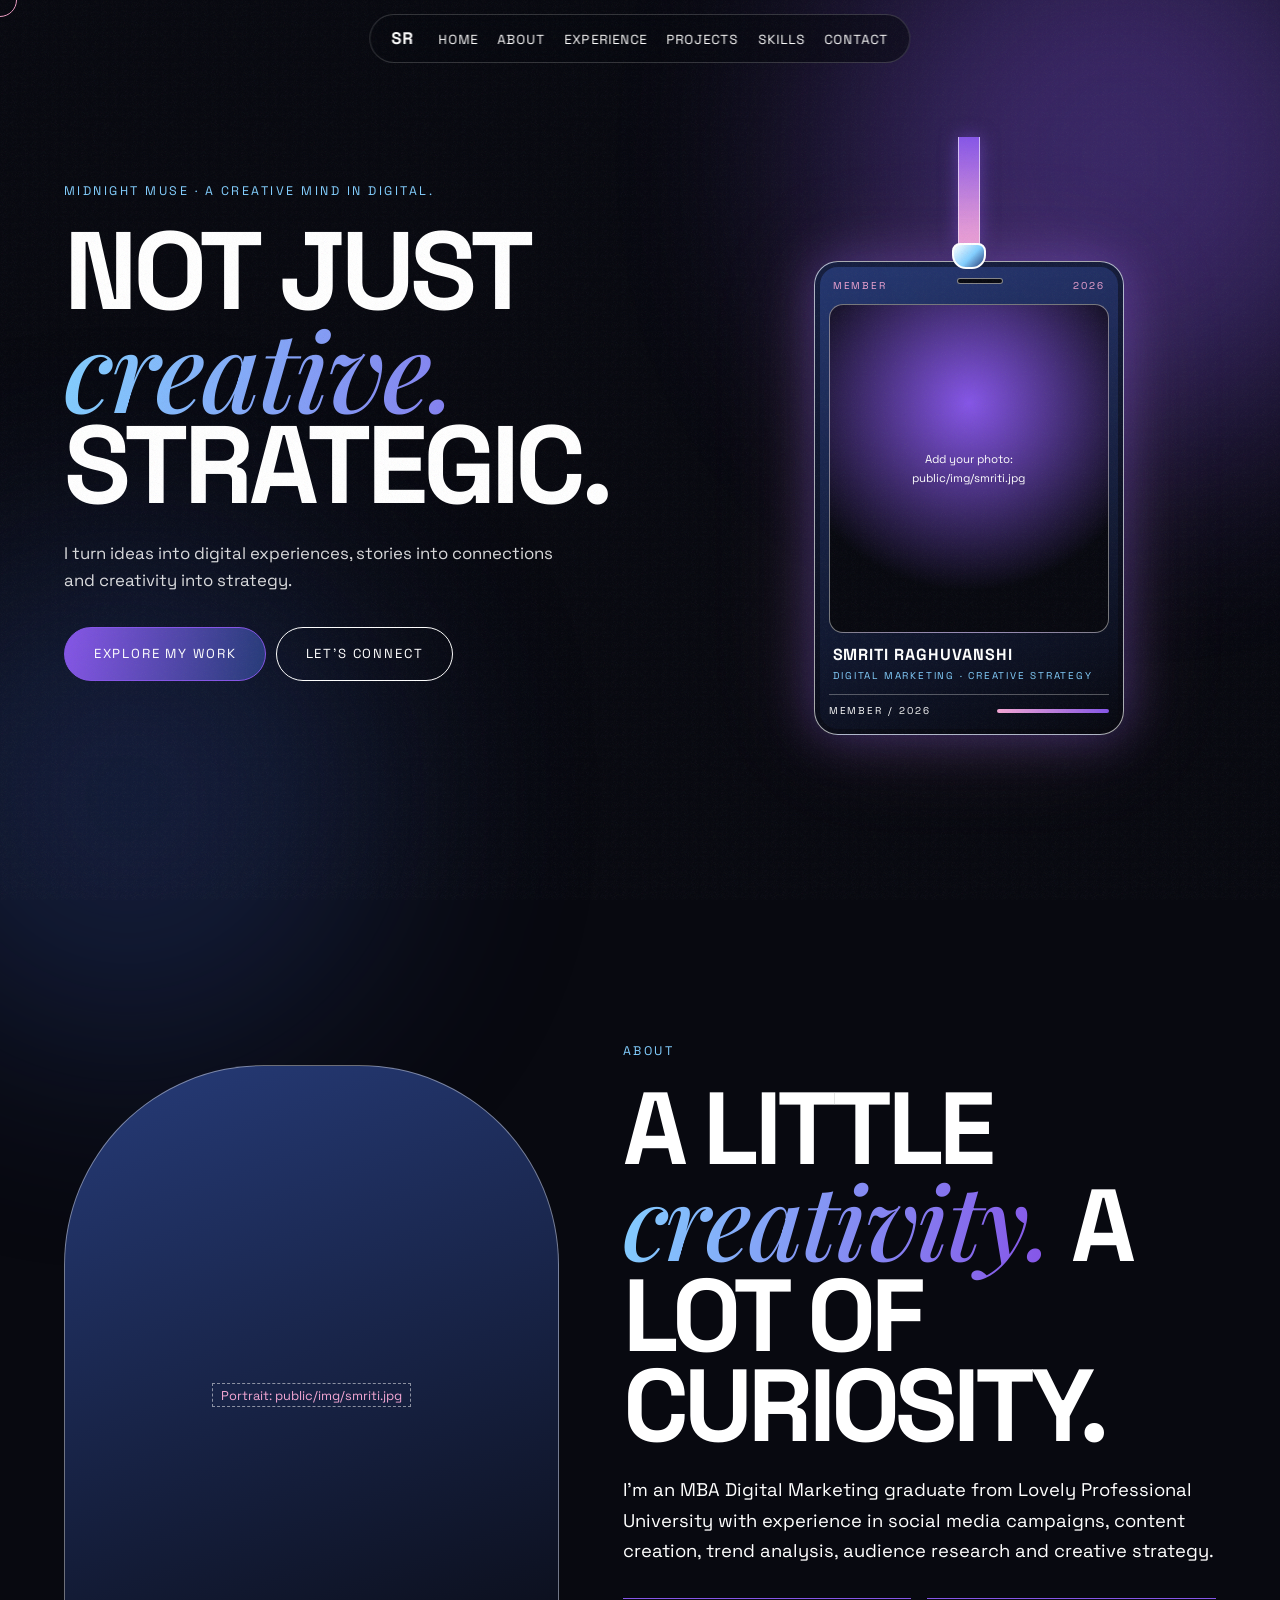
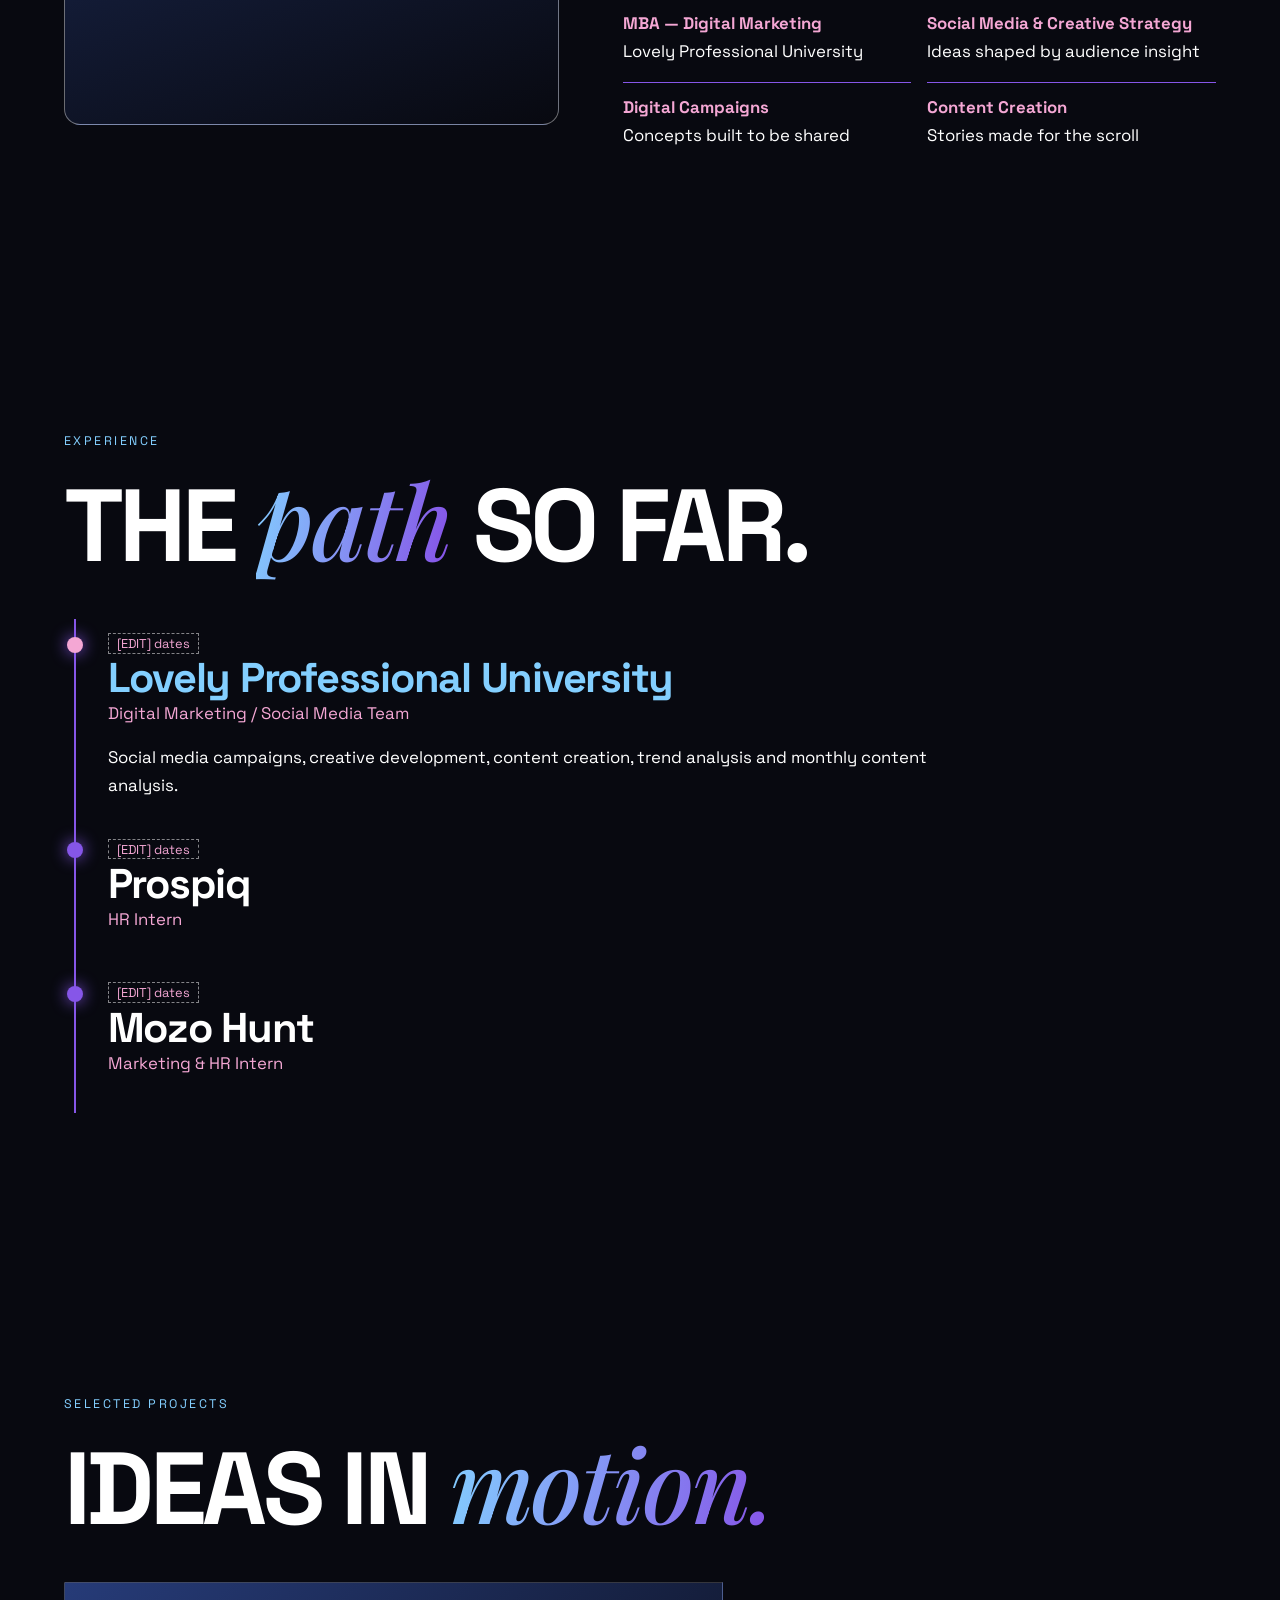
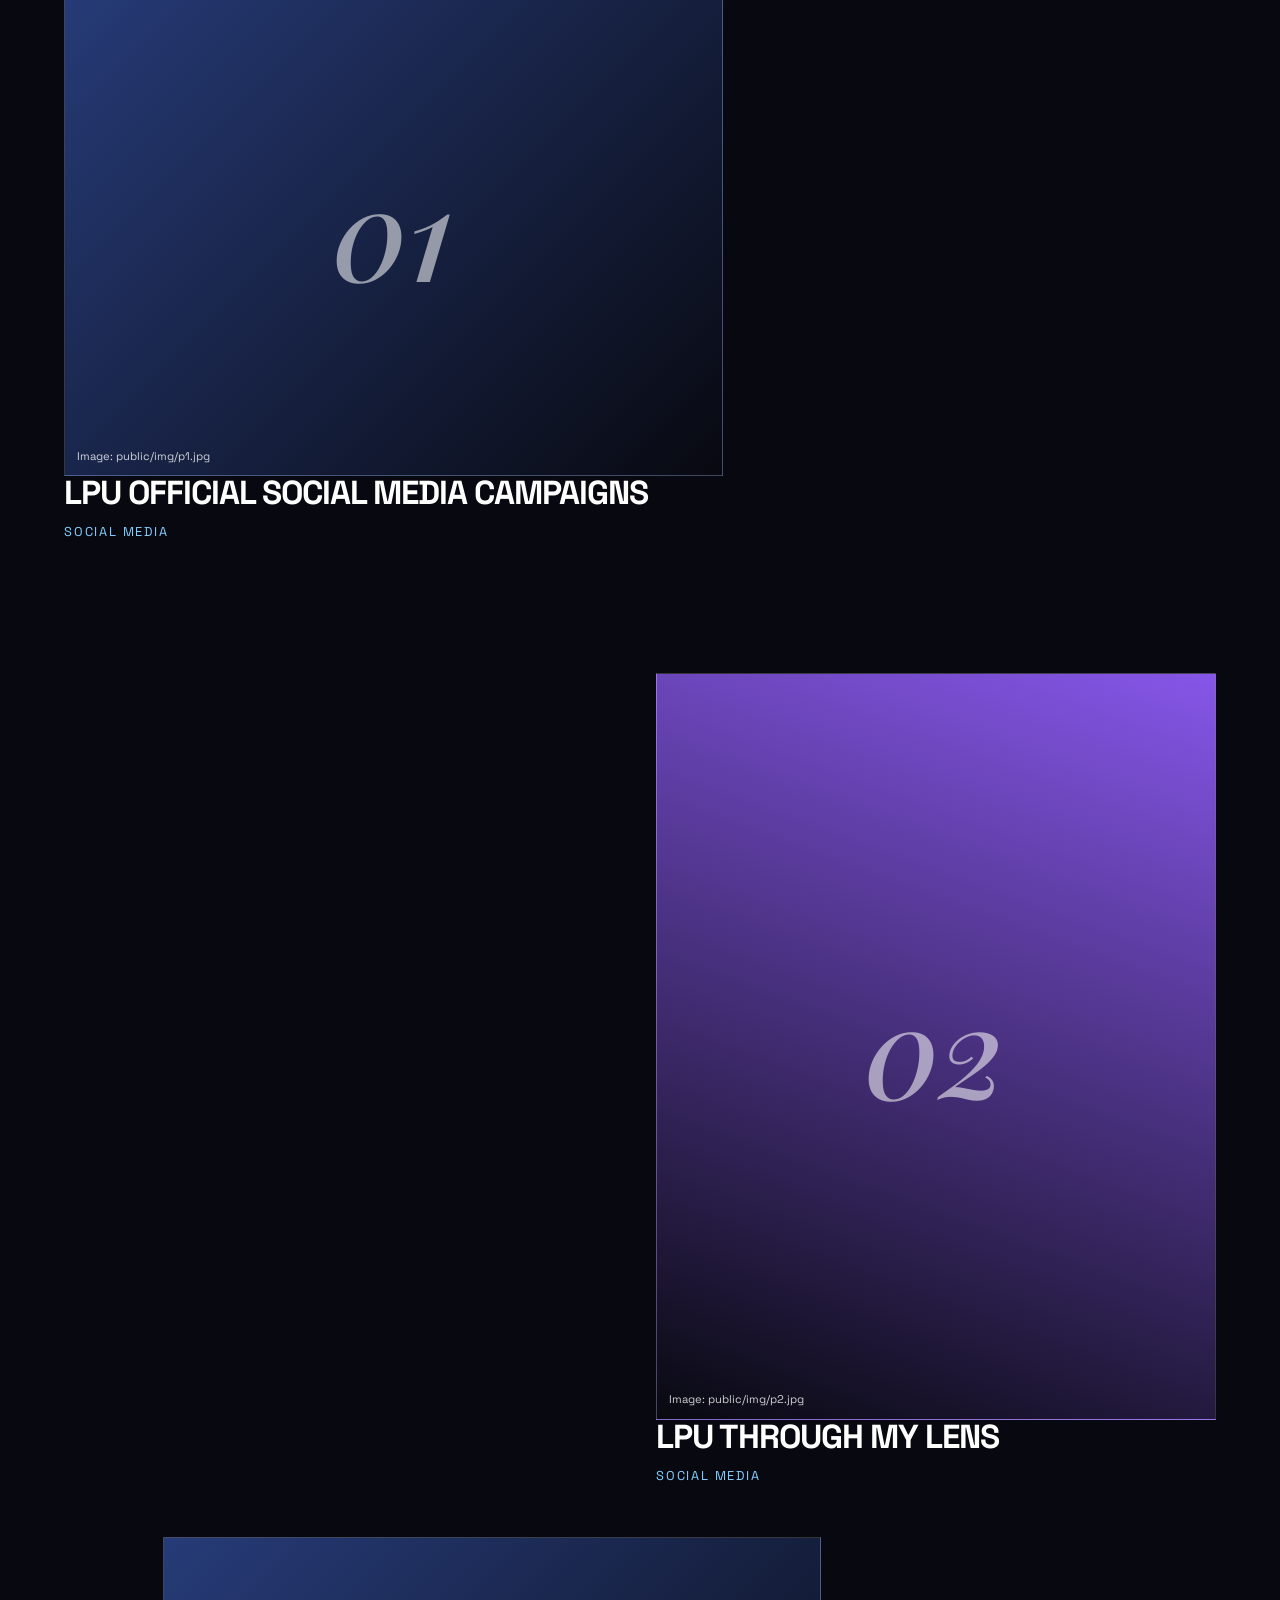
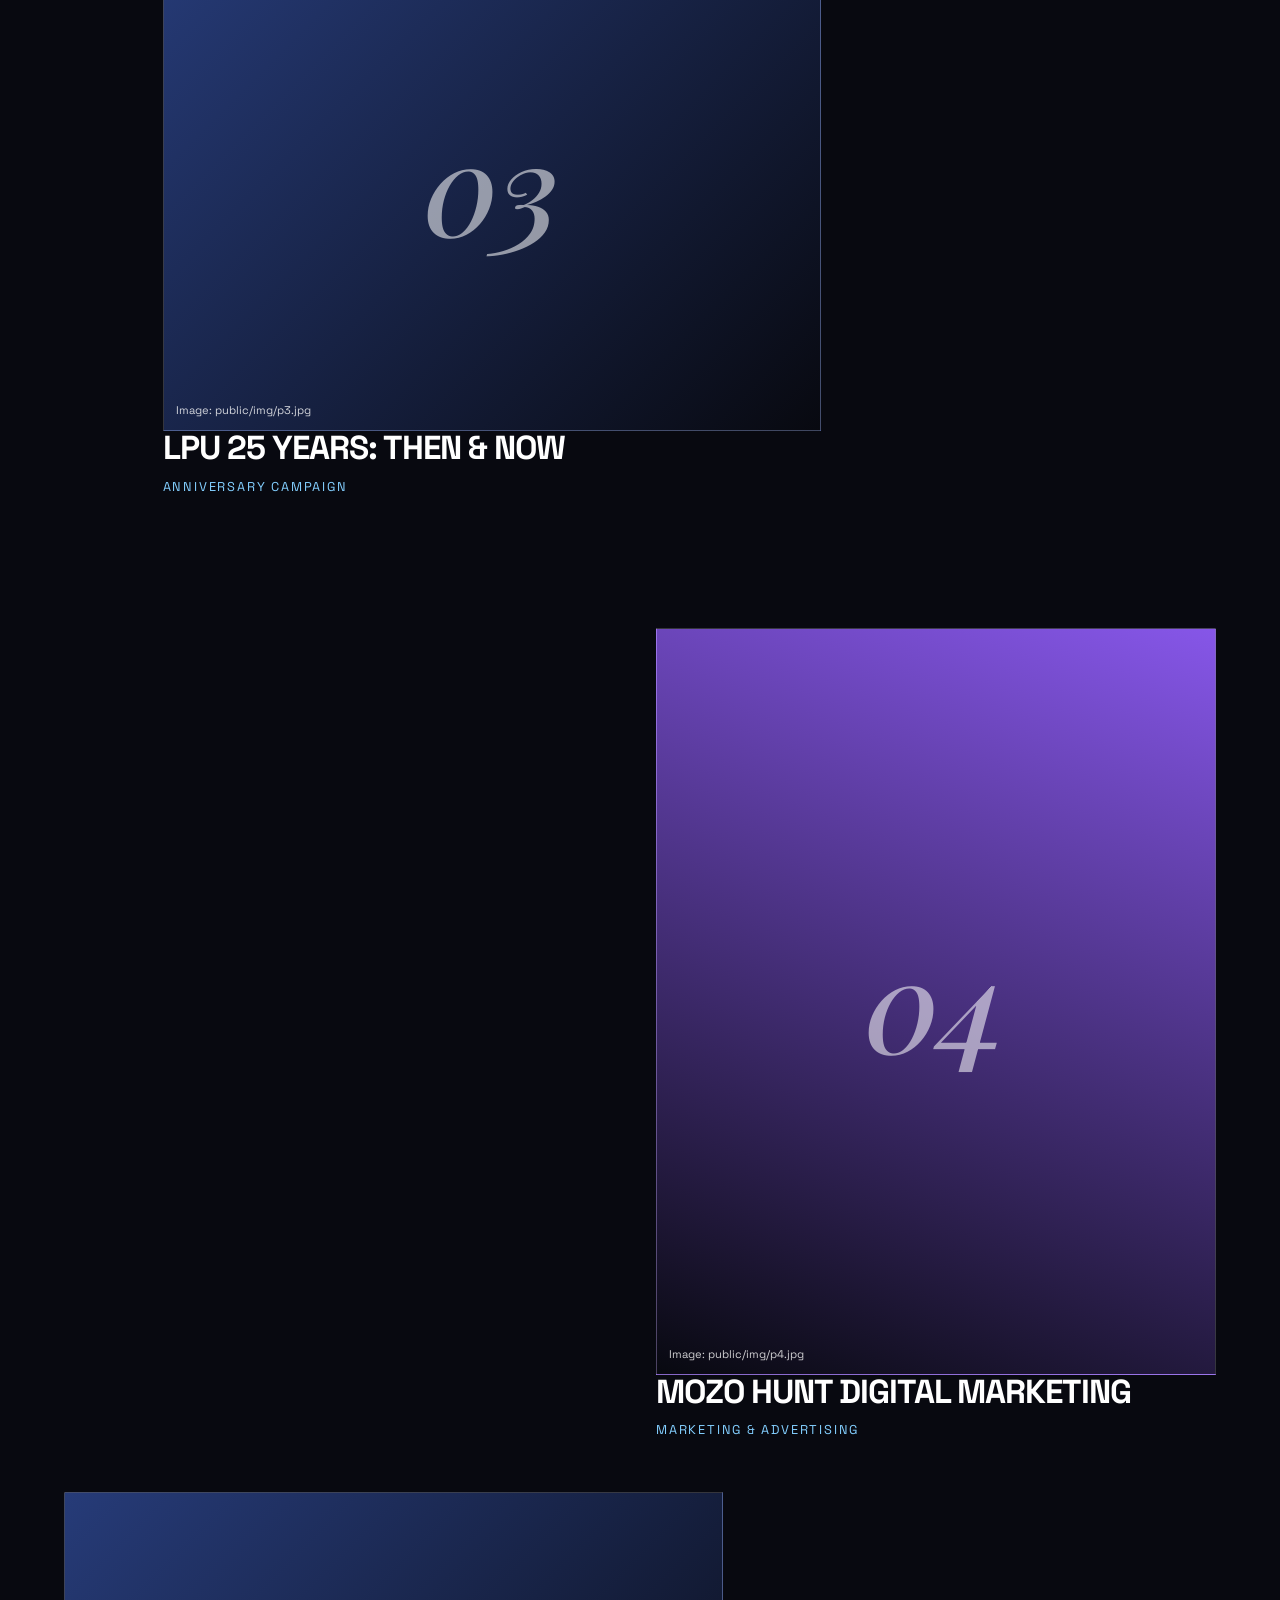
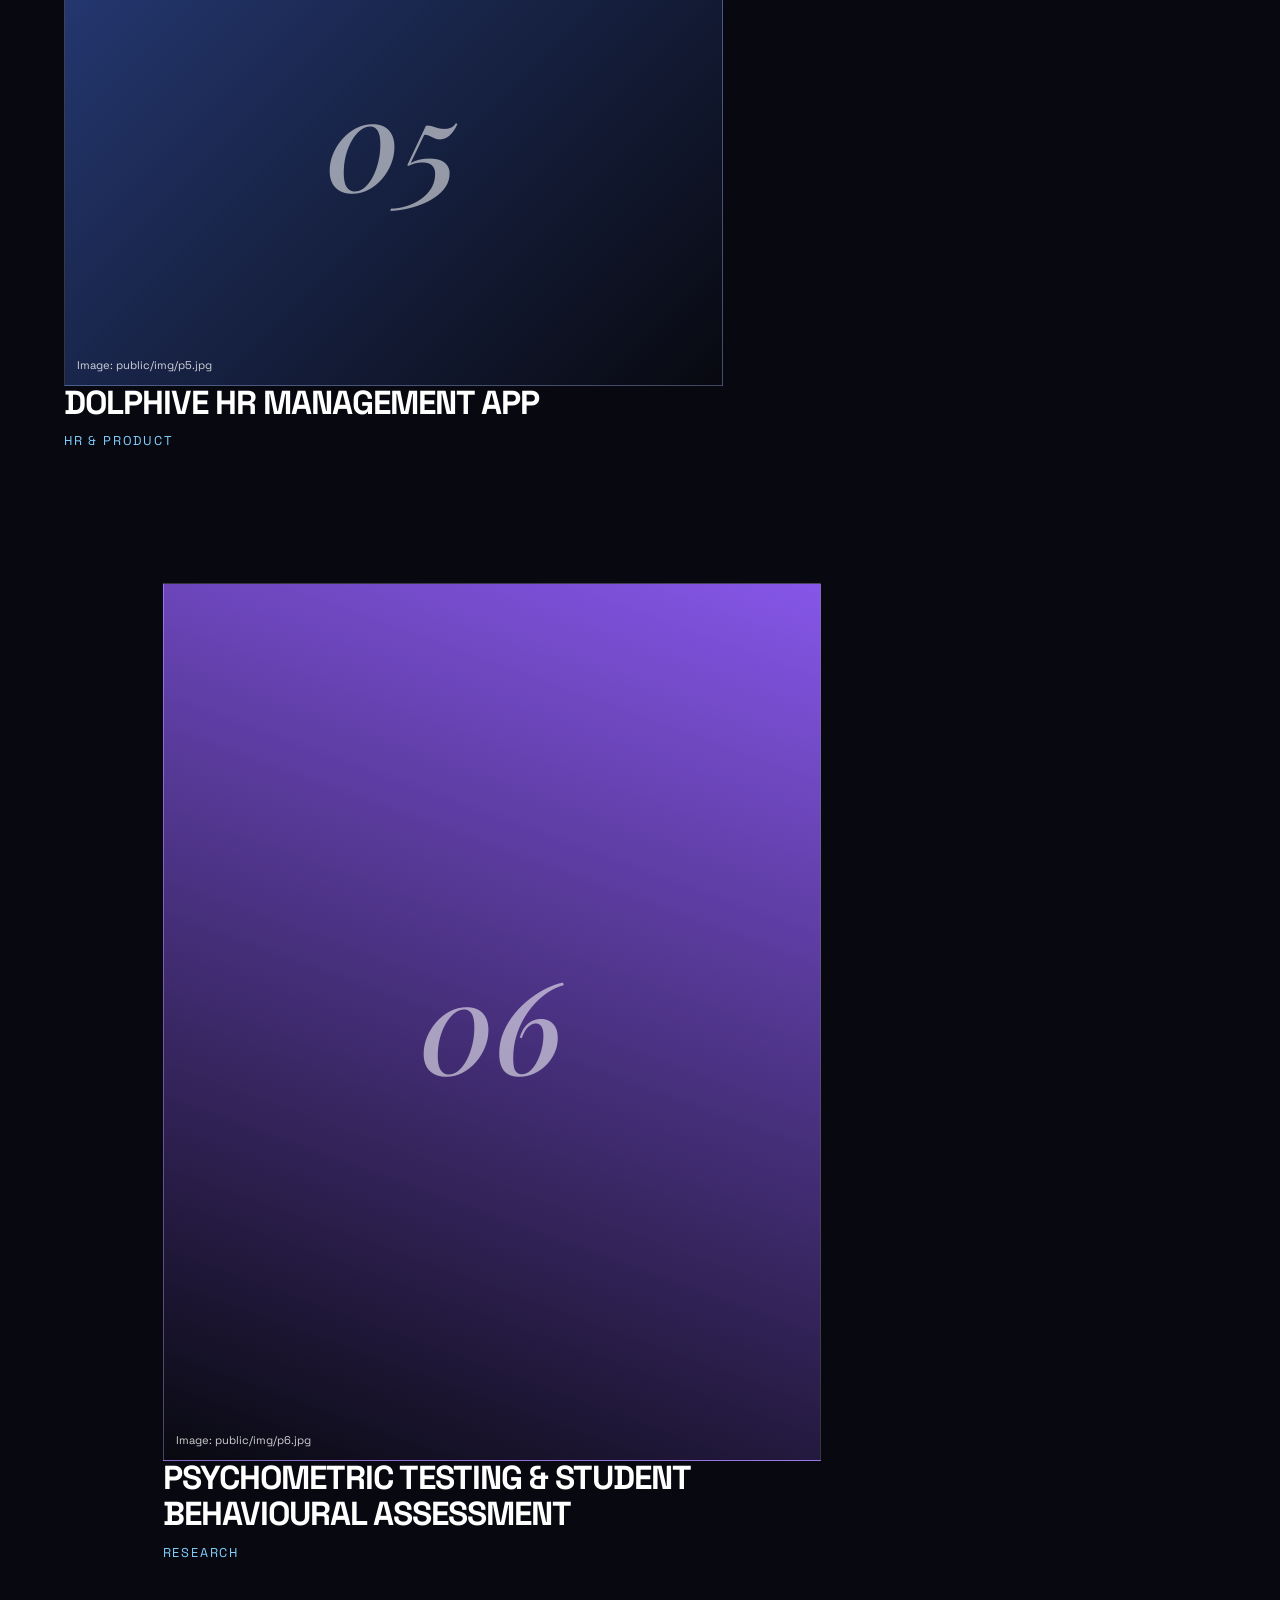
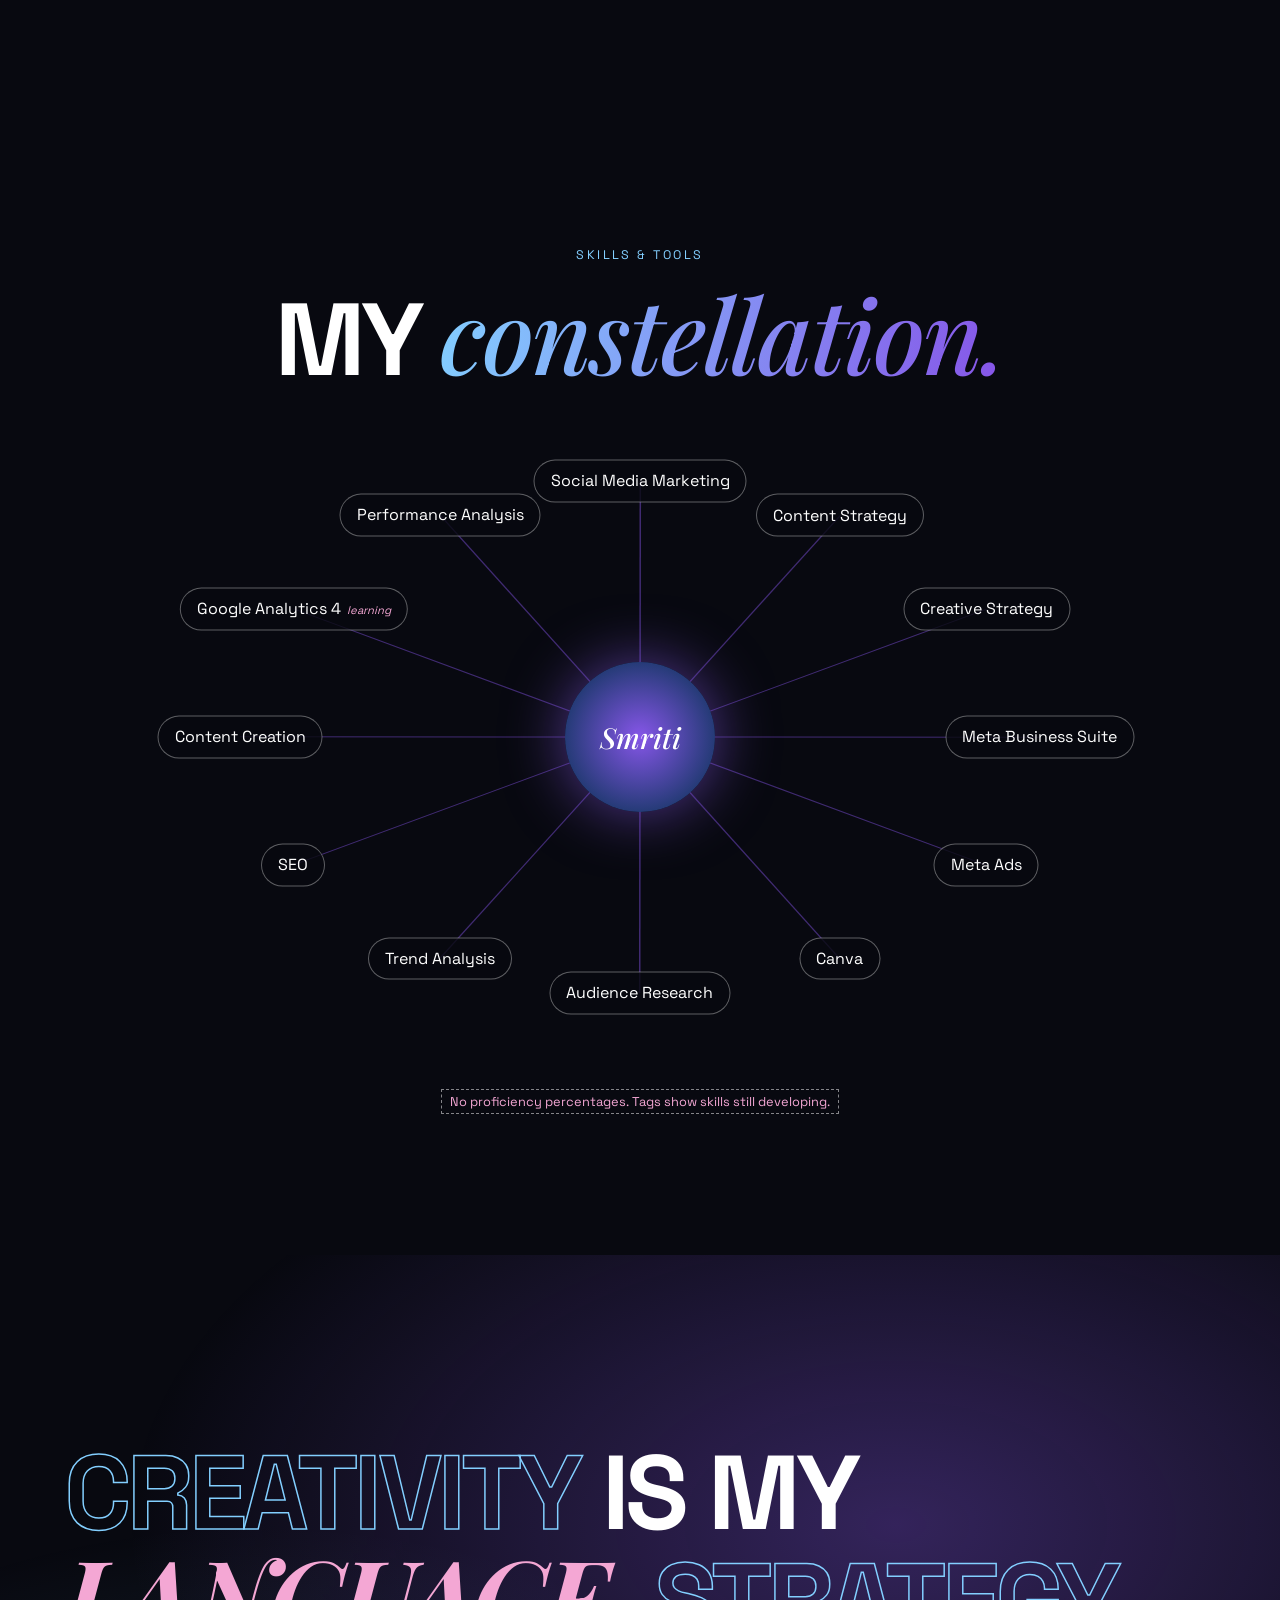
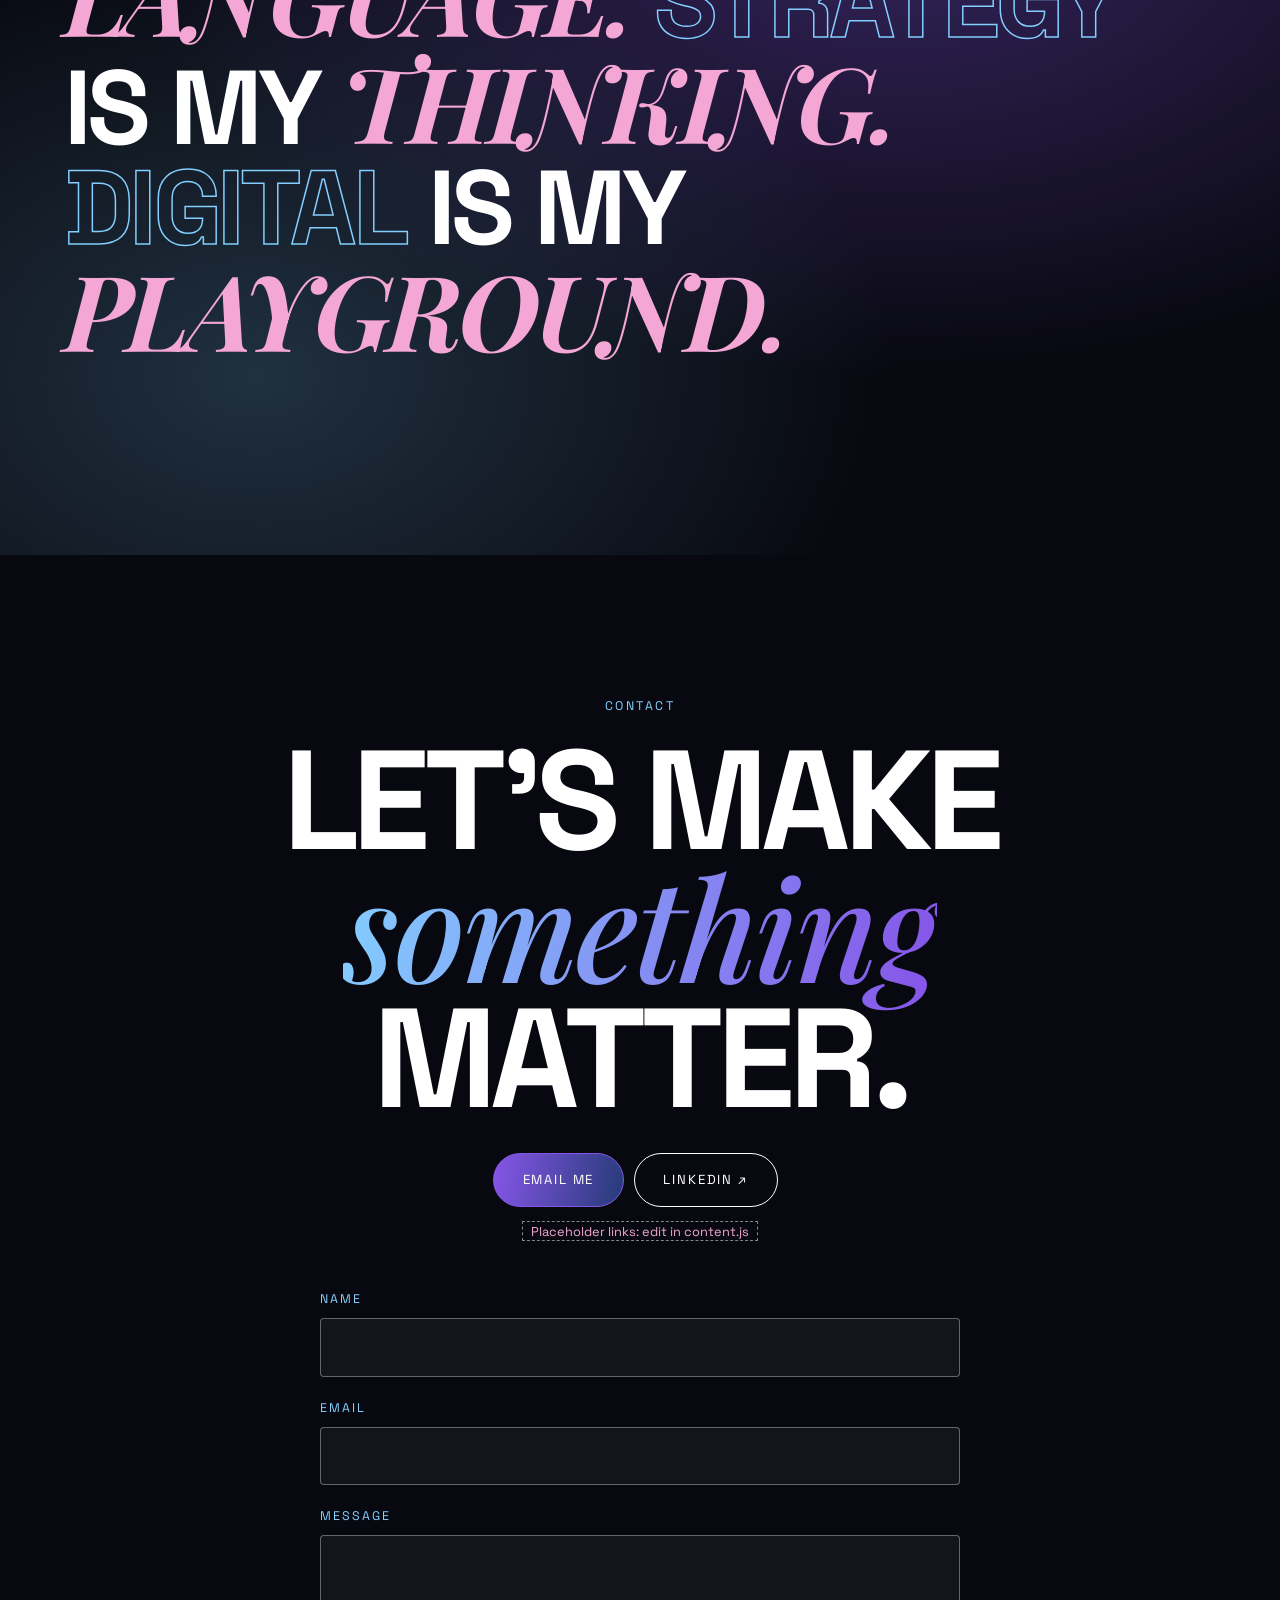
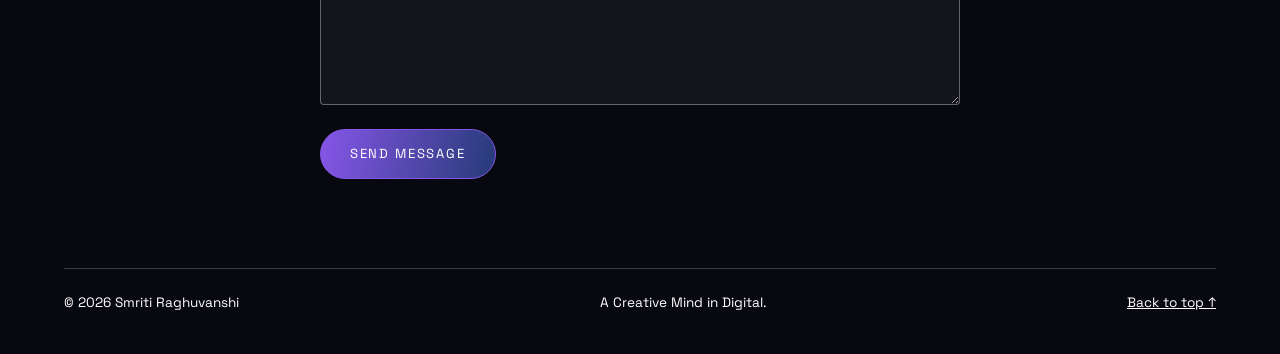
==== commit 546a9b61: "Apply the Midnight Muse identity name Updated the hero kicker and page title to the Midnight Muse id" ====
--- a/public/index.html
+++ b/public/index.html
@@ -1,5 +1,5 @@
 <!doctype html><html lang="en"><head><meta charset="utf-8"><meta name="viewport" content="width=device-width,initial-scale=1">
-<title>Smriti Raghuvanshi — A Creative Mind in Digital</title>
+<title>Midnight Muse — Smriti Raghuvanshi · A Creative Mind in Digital</title>
 <meta name="description" content="Smriti Raghuvanshi: MBA Digital Marketing graduate. Creative strategy, social media campaigns and content."><meta name="theme-color" content="#080910">
 <link rel="preconnect" href="https://fonts.googleapis.com"><link rel="preconnect" href="https://fonts.gstatic.com" crossorigin>
 <link href="https://fonts.googleapis.com/css2?family=Playfair+Display:ital,wght@1,500;1,700&family=Space+Grotesk:wght@400;500;700&display=swap" rel="stylesheet">
@@ -50,7 +50,7 @@
 <div class="orb o1" aria-hidden="true"></div><div class="orb o2" aria-hidden="true"></div><div class="cur" id="cur" aria-hidden="true"></div>
 <nav id="nav" aria-label="Main"><b>SR</b><button id="mb" aria-expanded="false" aria-controls="nl">Menu</button><ul id="nl"><li><a href="#home">HOME</a></li><li><a href="#about">ABOUT</a></li><li><a href="#experience">EXPERIENCE</a></li><li><a href="#projects">PROJECTS</a></li><li><a href="#skills">SKILLS</a></li><li><a href="#contact">CONTACT</a></li></ul></nav>
 <main>
-<section id="home"><div><span class="k">Smriti Raghuvanshi · A Creative Mind in Digital.</span><h1 class="d"><span class="r">Not just</span><span class="r s g" style="--d:.1s">creative.</span><span class="r" style="--d:.2s">Strategic.</span></h1><p class="sub r" style="--d:.35s">I turn ideas into digital experiences, stories into connections and creativity into strategy.</p><div class="r" style="--d:.45s"><a class="btn f" href="#projects">EXPLORE MY WORK</a><a class="btn" href="#contact">LET'S CONNECT</a></div></div>
+<section id="home"><div><span class="k">Midnight Muse · A Creative Mind in Digital.</span><h1 class="d"><span class="r">Not just</span><span class="r s g" style="--d:.1s">creative.</span><span class="r" style="--d:.2s">Strategic.</span></h1><p class="sub r" style="--d:.35s">I turn ideas into digital experiences, stories into connections and creativity into strategy.</p><div class="r" style="--d:.45s"><a class="btn f" href="#projects">EXPLORE MY WORK</a><a class="btn" href="#contact">LET'S CONNECT</a></div></div>
 <div class="stage"><div class="lan"><div class="strap"></div><div class="clip"></div><div class="card" id="card"><div class="ct"><span>MEMBER</span><i></i><span>2026</span></div><div class="ph0"><img src="img/smriti.jpg" alt="Portrait of Smriti Raghuvanshi in a navy pinstripe suit" onerror="this.remove()"><span>Add your photo:<br>public/img/smriti.jpg</span></div><div class="cn">SMRITI RAGHUVANSHI<small>DIGITAL MARKETING · CREATIVE STRATEGY</small></div><div class="bar"><span>MEMBER / 2026</span></div></div></div></div></section>
 <section id="about"><div class="pf r"><img src="img/smriti.jpg" alt="Smriti Raghuvanshi" loading="lazy" onerror="this.remove()"><span class="ph">Portrait: public/img/smriti.jpg</span></div><div class="r" style="--d:.15s"><span class="k">About</span><h2 class="d">A little <span class="s g">creativity.</span> A lot of curiosity.</h2><p style="margin-top:1.5rem;font-size:1.15rem">I'm an MBA Digital Marketing graduate from Lovely Professional University with experience in social media campaigns, content creation, trend analysis, audience research and creative strategy.</p><div class="fa"><div><b>MBA — Digital Marketing</b>Lovely Professional University</div><div><b>Social Media &amp; Creative Strategy</b>Ideas shaped by audience insight</div><div><b>Digital Campaigns</b>Concepts built to be shared</div><div><b>Content Creation</b>Stories made for the scroll</div></div></div></section>
 <section id="experience"><span class="k">Experience</span><h2 class="d r">The <span class="s g">path</span> so far.</h2><div class="tl" id="tl"></div></section>
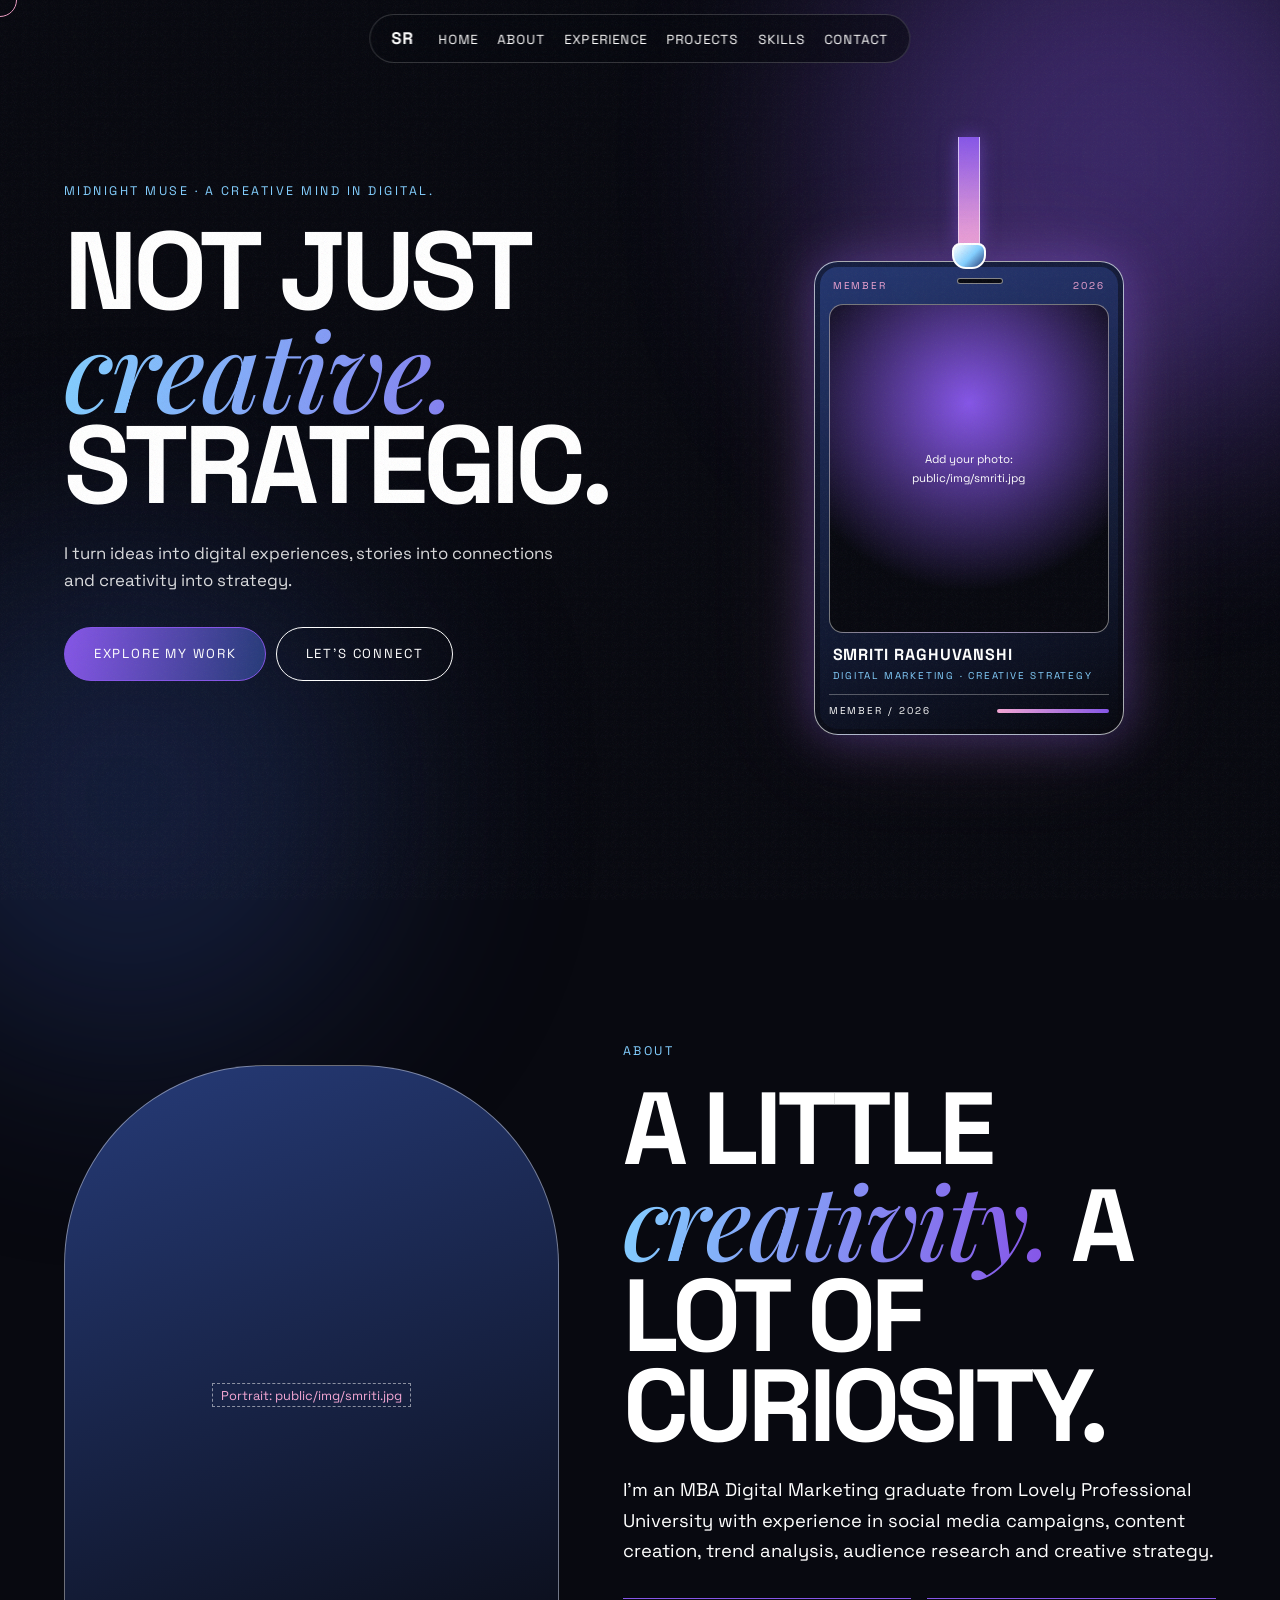
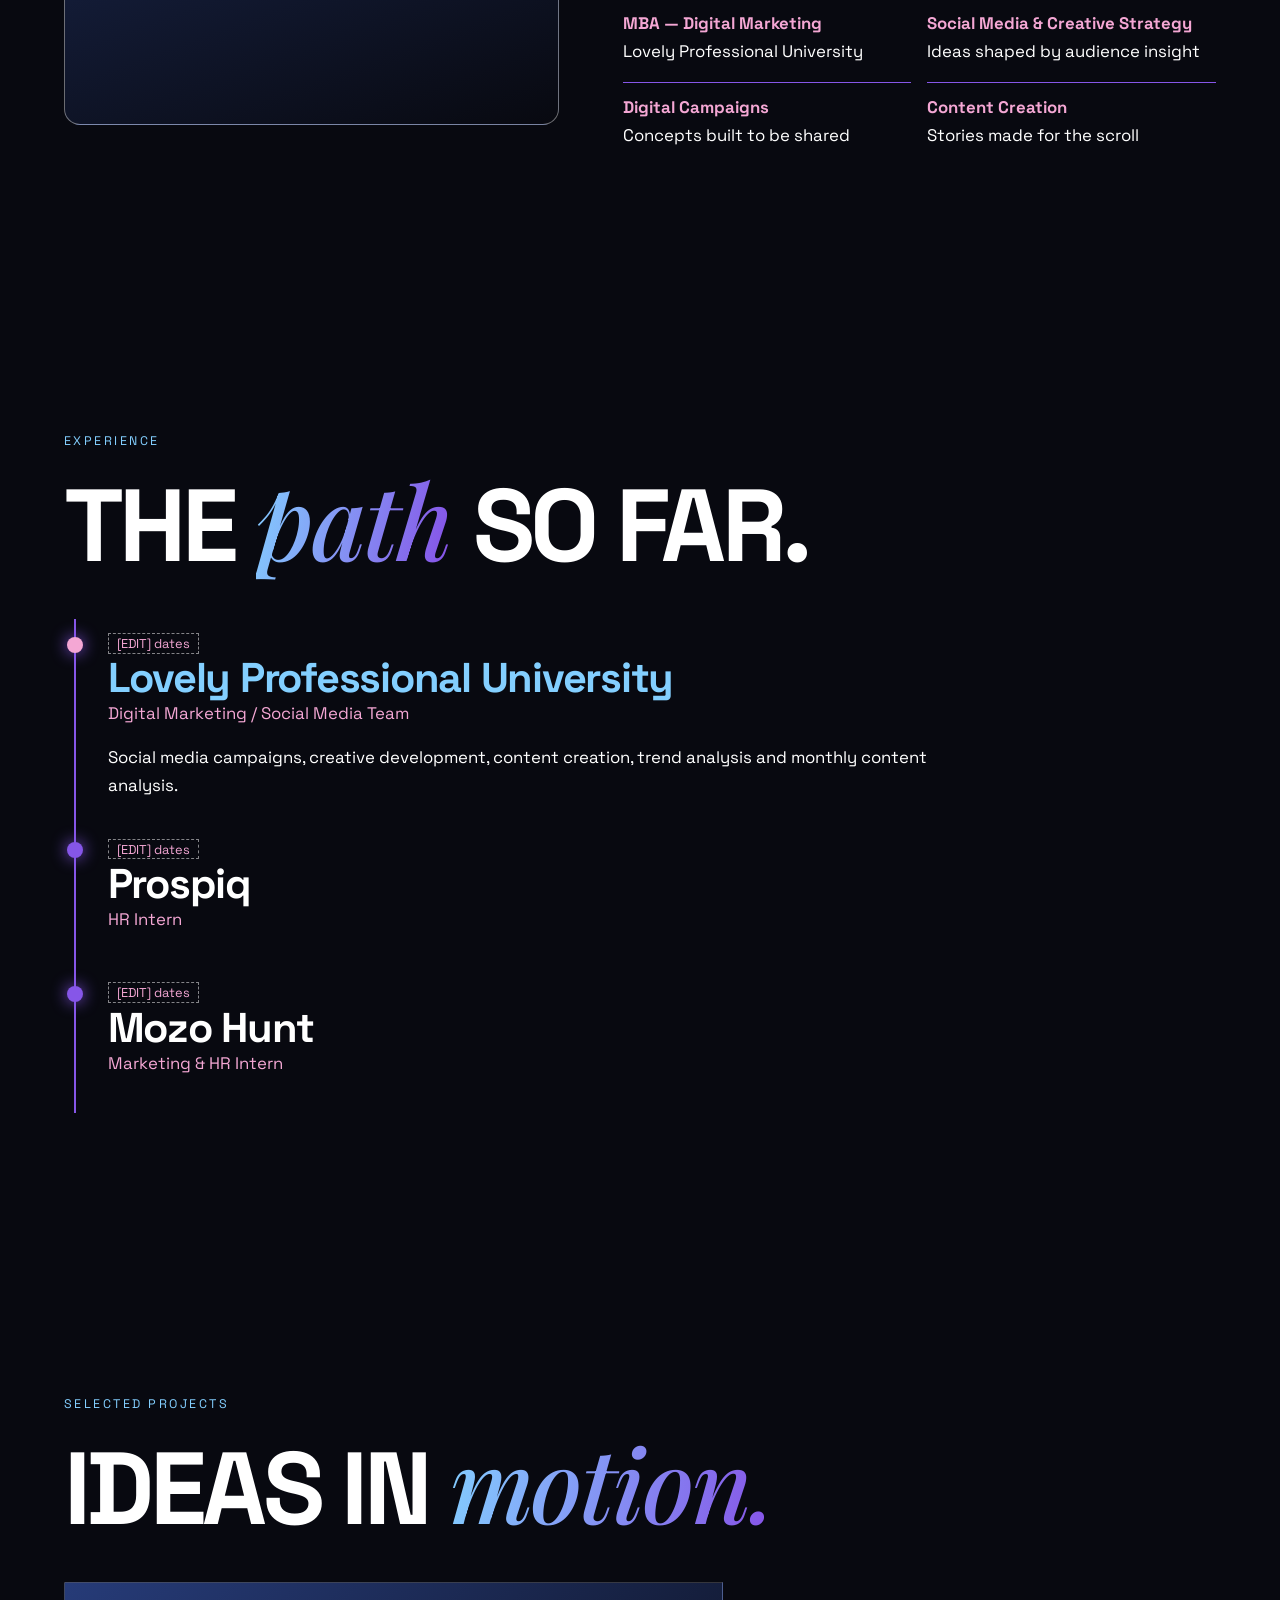
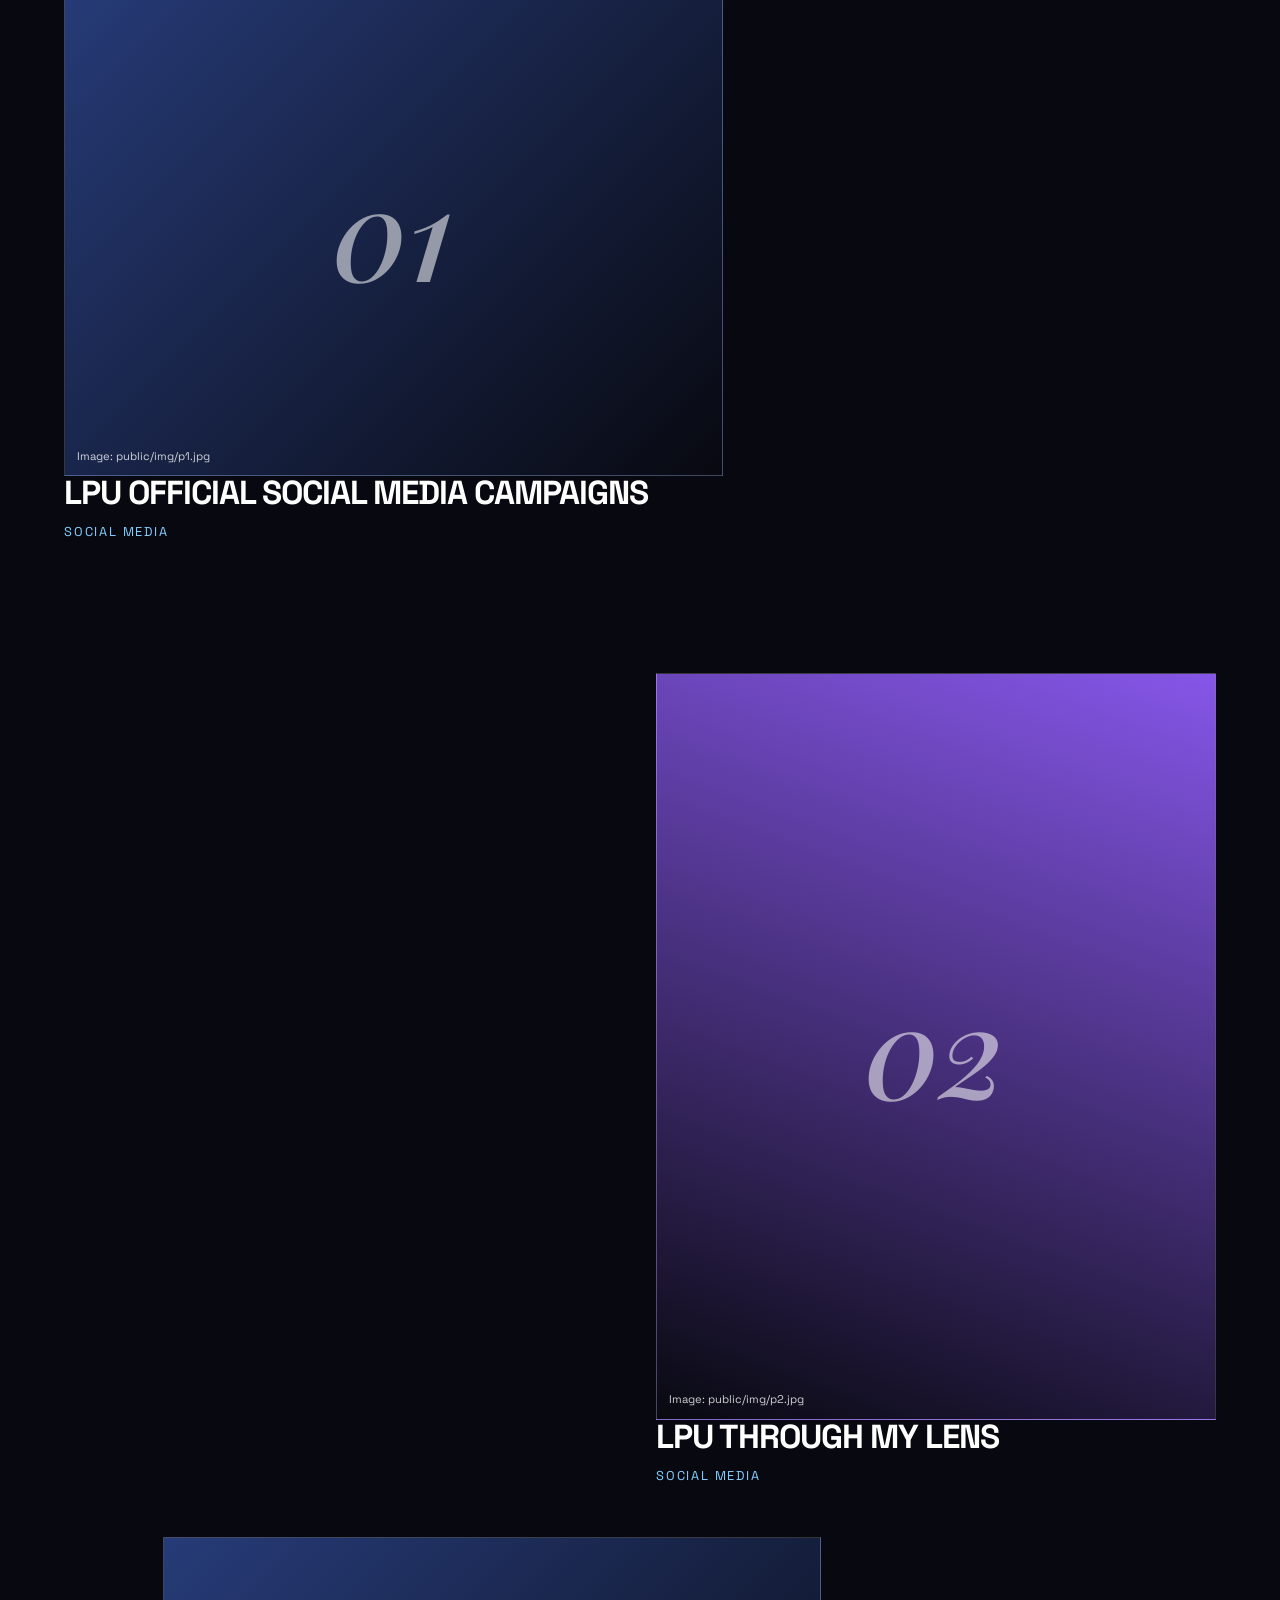
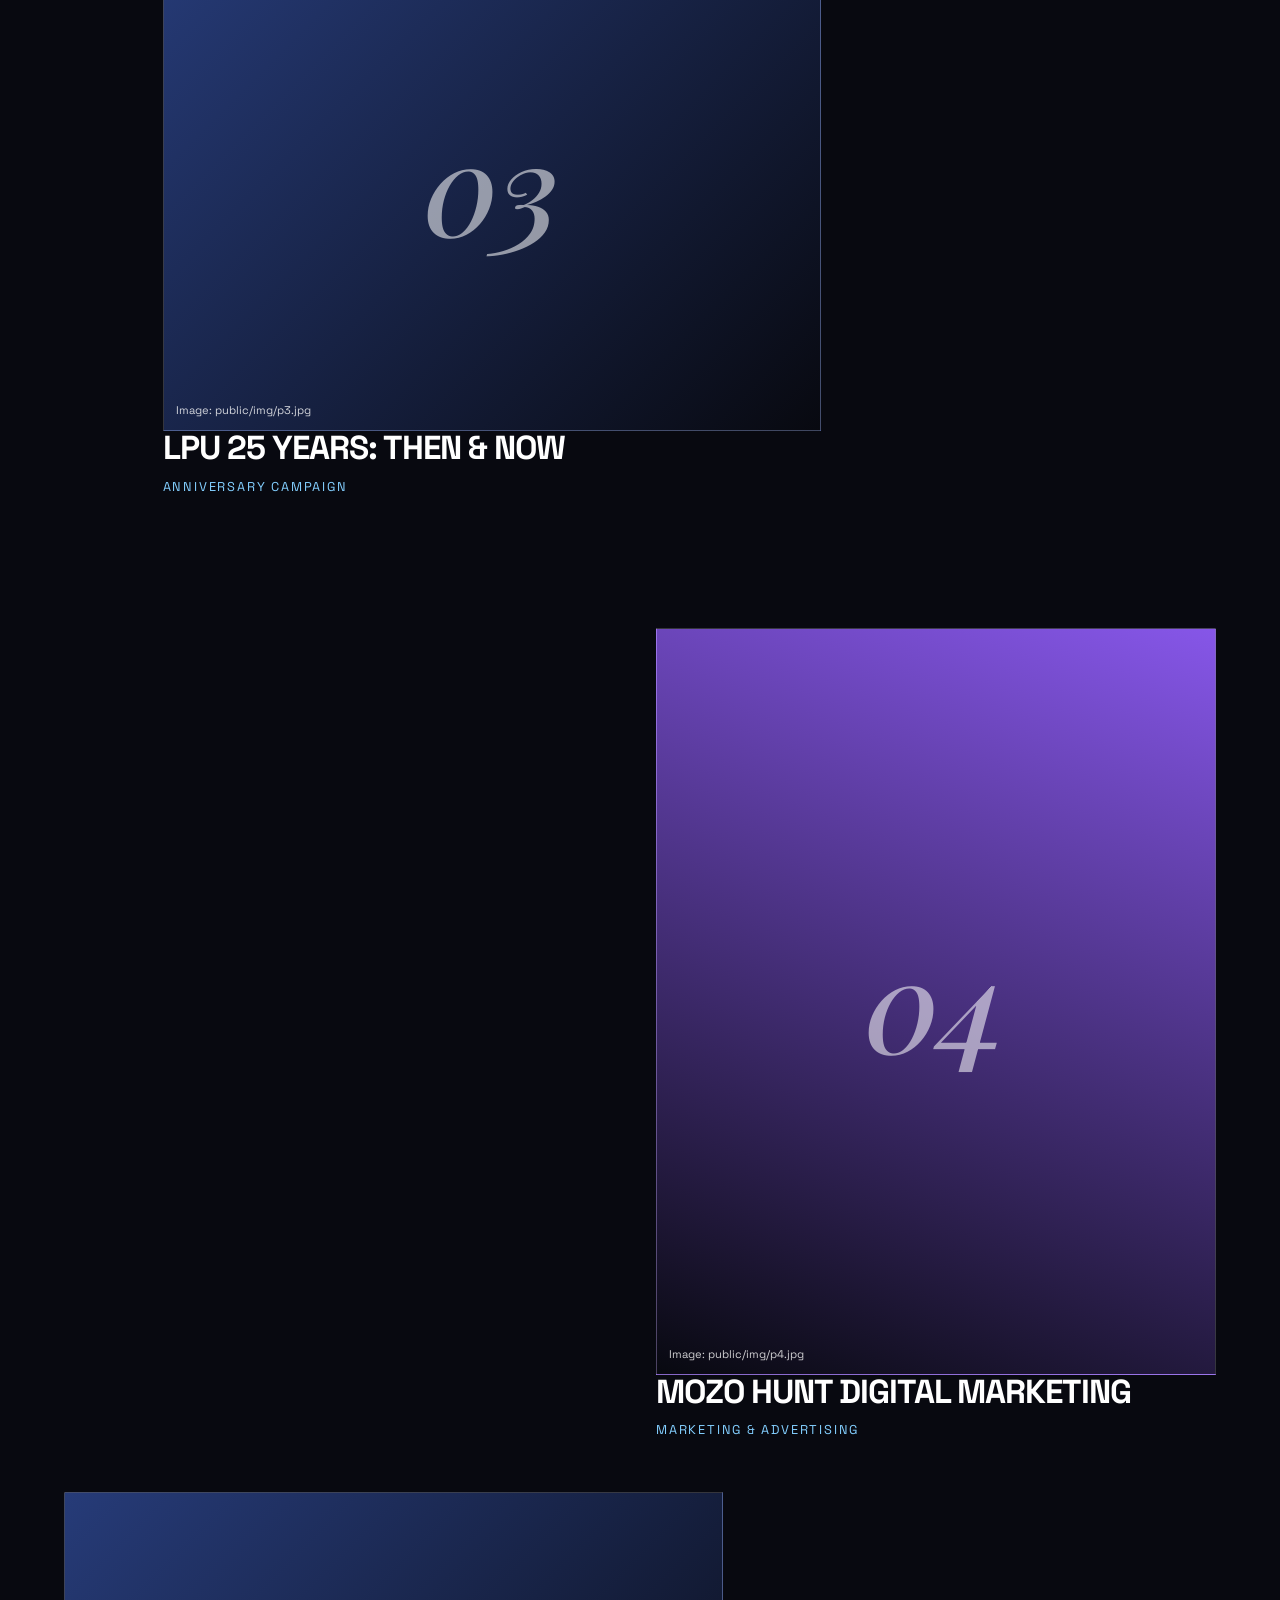
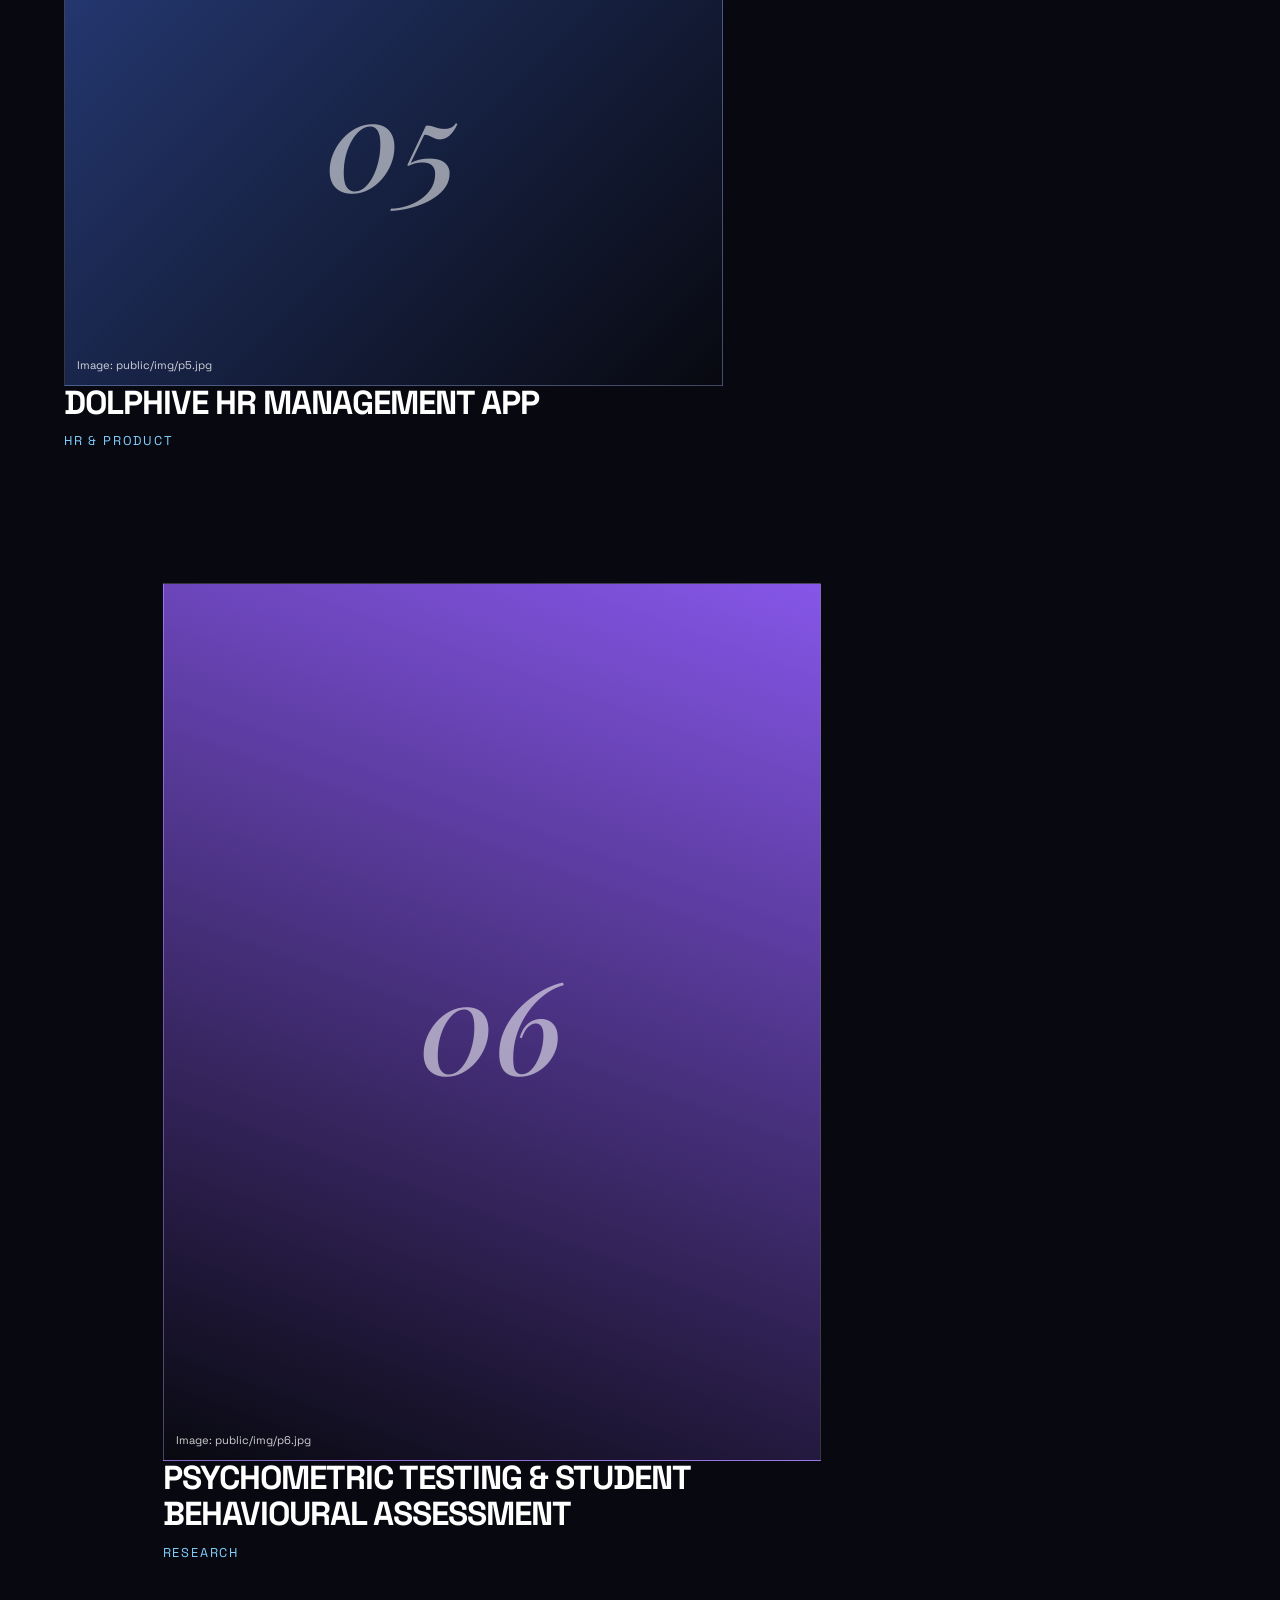
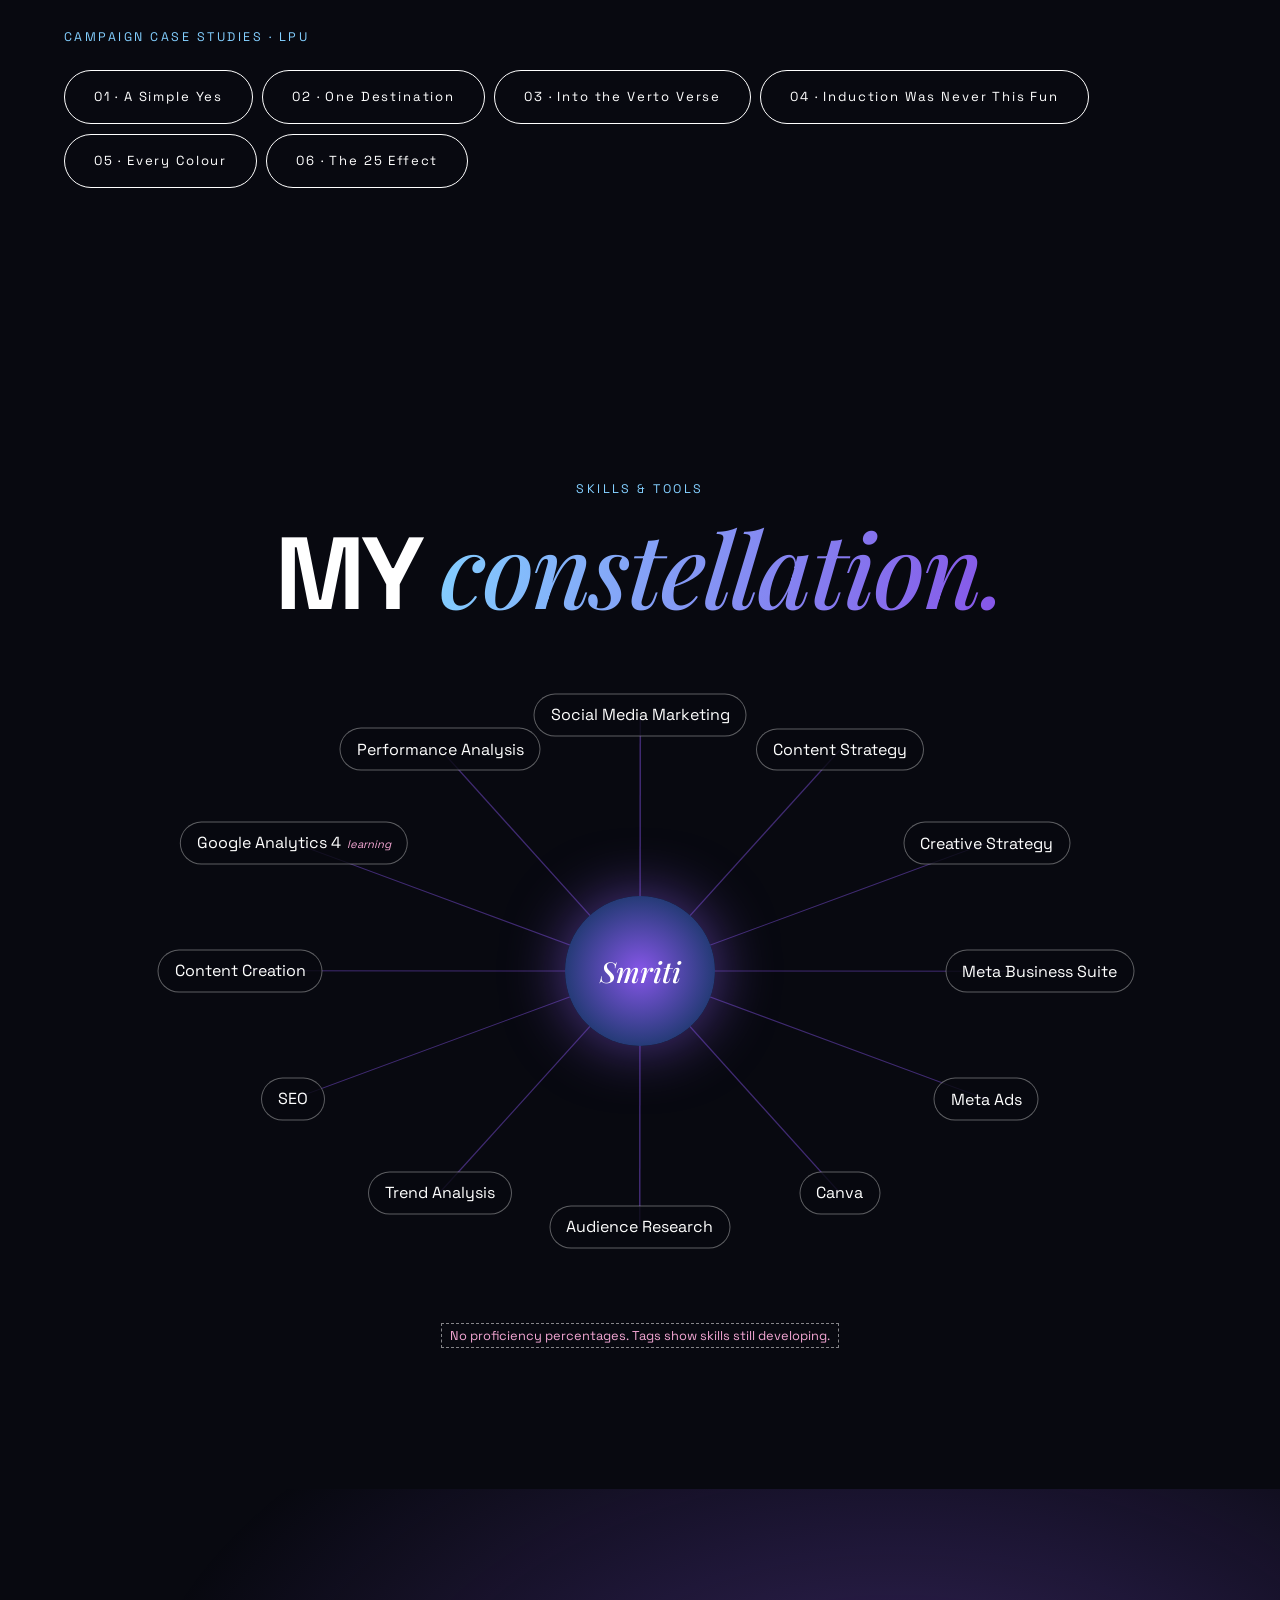
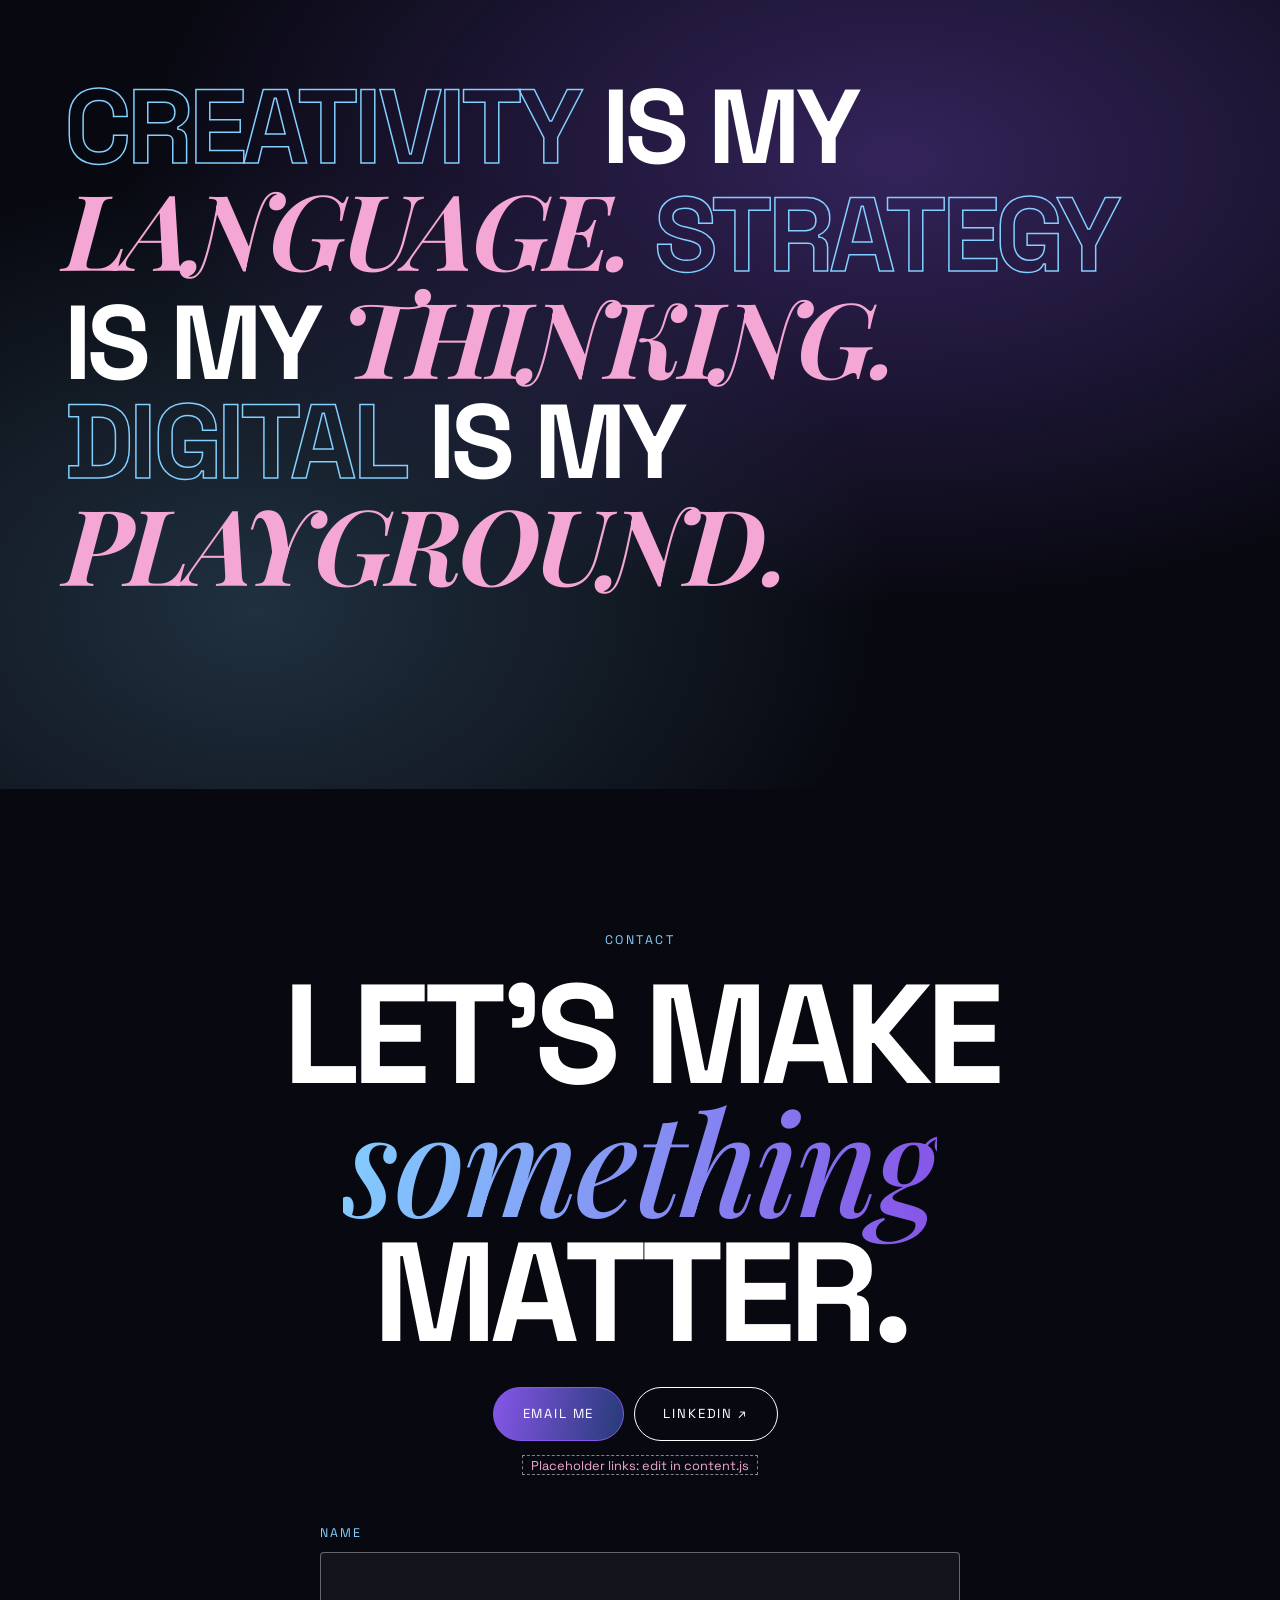
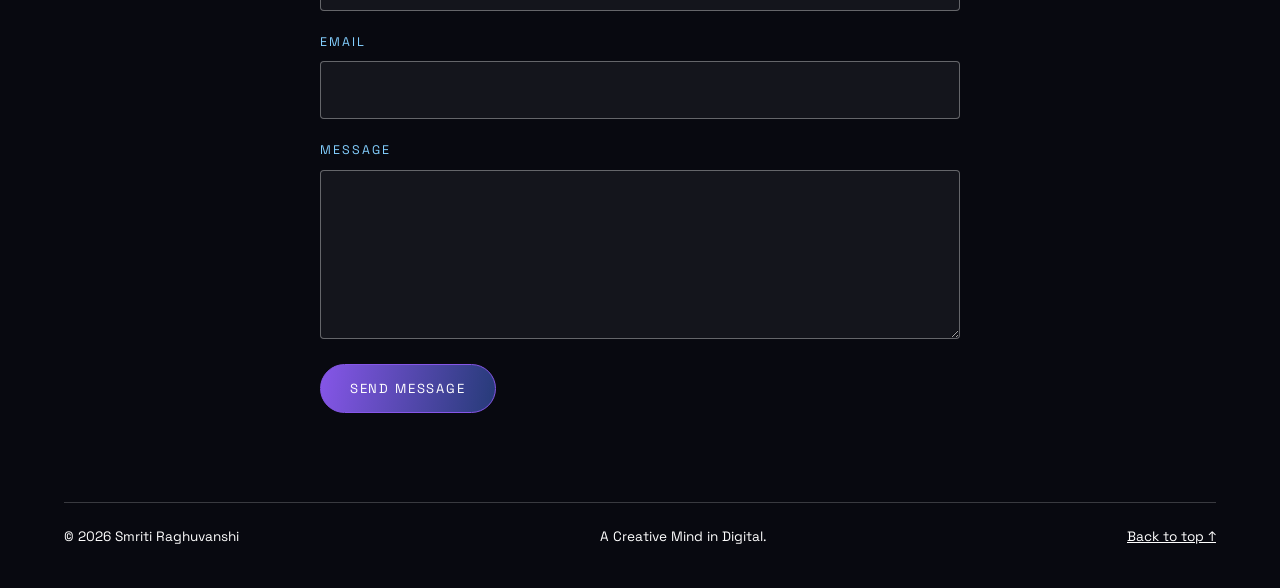
==== commit 2943daaa: "Add six LPU campaign case-study pages and link them from the portfolio Added six data-driven campaig" ====
--- a/public/index.html
+++ b/public/index.html
@@ -54,7 +54,7 @@
 <div class="stage"><div class="lan"><div class="strap"></div><div class="clip"></div><div class="card" id="card"><div class="ct"><span>MEMBER</span><i></i><span>2026</span></div><div class="ph0"><img src="img/smriti.jpg" alt="Portrait of Smriti Raghuvanshi in a navy pinstripe suit" onerror="this.remove()"><span>Add your photo:<br>public/img/smriti.jpg</span></div><div class="cn">SMRITI RAGHUVANSHI<small>DIGITAL MARKETING · CREATIVE STRATEGY</small></div><div class="bar"><span>MEMBER / 2026</span></div></div></div></div></section>
 <section id="about"><div class="pf r"><img src="img/smriti.jpg" alt="Smriti Raghuvanshi" loading="lazy" onerror="this.remove()"><span class="ph">Portrait: public/img/smriti.jpg</span></div><div class="r" style="--d:.15s"><span class="k">About</span><h2 class="d">A little <span class="s g">creativity.</span> A lot of curiosity.</h2><p style="margin-top:1.5rem;font-size:1.15rem">I'm an MBA Digital Marketing graduate from Lovely Professional University with experience in social media campaigns, content creation, trend analysis, audience research and creative strategy.</p><div class="fa"><div><b>MBA — Digital Marketing</b>Lovely Professional University</div><div><b>Social Media &amp; Creative Strategy</b>Ideas shaped by audience insight</div><div><b>Digital Campaigns</b>Concepts built to be shared</div><div><b>Content Creation</b>Stories made for the scroll</div></div></div></section>
 <section id="experience"><span class="k">Experience</span><h2 class="d r">The <span class="s g">path</span> so far.</h2><div class="tl" id="tl"></div></section>
-<section id="projects"><span class="k">Selected projects</span><h2 class="d r">Ideas in <span class="s g">motion.</span></h2><div class="wg" id="wg"></div></section>
+<section id="projects"><span class="k">Selected projects</span><h2 class="d r">Ideas in <span class="s g">motion.</span></h2><div class="wg" id="wg"></div><div id="cpg" style="margin-top:4rem"></div></section>
 <section id="skills"><span class="k">Skills &amp; tools</span><h2 class="d r">My <span class="s g">constellation.</span></h2><div class="cs" id="cs"></div><p class="ph" style="display:inline-block;margin-top:2rem">No proficiency percentages. Tags show skills still developing.</p></section>
 <section id="statement"><p id="sp" class="r"></p></section>
 <section id="contact"><span class="k">Contact</span><h2 class="d r">Let's make <span class="s g">something</span> matter.</h2><div class="cl" id="cl"></div>
@@ -67,7 +67,9 @@
 $('#tl').innerHTML=S.exp.map((x,i)=>`<div class="ti r${i?'':' on'}"><button aria-expanded="${!i}"><span class="ph">${x.dates}</span><h3>${x.org}</h3><span style="color:var(--p)">${x.role}</span></button><div class="pn"><div><p>${x.desc}</p></div></div></div>`).join('');
 $('#tl').onclick=e=>{const t=e.target.closest('.ti');if(!t)return;const o=t.classList.toggle('on');t.querySelector('button').setAttribute('aria-expanded',o)};
 $('#wg').innerHTML=S.projects.map(p=>`<button class="pc r" data-i="${S.projects.indexOf(p)}" aria-label="Open project: ${p.title}"><div class="im"><img src="${p.img}" alt="" loading="lazy" onerror="this.remove()"><em>${p.no}</em><small>Image: public/${p.img}</small></div><h3>${p.title}</h3><span class="c">${p.cat}</span></button>`).join('');
-const dlg=$('#dlg');$('#wg').onclick=e=>{const b=e.target.closest('.pc');if(!b)return;const p=S.projects[b.dataset.i];dlg.innerHTML=`<button class="btn" style="float:right" onclick="dlg.close()">CLOSE ✕</button><span class="k">${p.no} · ${p.cat}</span><h3 id="dt">${p.title}</h3><p>${p.obj}</p><div class="tg">${p.tags.map(t=>`<span>${t}</span>`).join('')}</div><p class="ph">${'[EDIT] Add challenge, strategy, execution and verified results in content.js'}</p>`;dlg.showModal()};dlg.onclick=e=>{if(e.target===dlg)dlg.close()};
+const cl=p=>{const a=(S.campaignLinks||{})[p.no]||[];return a.length?`<span class="k" style="margin-top:1.5rem">Campaign links</span><div class="tg">${a.map(l=>/^(https?:\/\/|campaigns\/)/.test(l.u)?`<a class="btn" style="padding:.5rem 1.1rem;font-size:.75rem;margin:0" href="${l.u}" target="_blank" rel="noopener noreferrer">${l.t} ↗</a>`:`<i class="ph" style="font-style:normal">${l.t}: add URL in content.js</i>`).join('')}</div>`:''};
+$('#cpg').innerHTML='<span class="k">Campaign case studies · LPU</span>'+S.campaignPages.map((p,i)=>`<a class="btn" style="margin:0 .6rem .6rem 0" href="${p.u}">${String(i+1).padStart(2,'0')} · ${p.t}</a>`).join('');
+const dlg=$('#dlg');$('#wg').onclick=e=>{const b=e.target.closest('.pc');if(!b)return;const p=S.projects[b.dataset.i];dlg.innerHTML=`<button class="btn" style="float:right" onclick="dlg.close()">CLOSE ✕</button><span class="k">${p.no} · ${p.cat}</span><h3 id="dt">${p.title}</h3><p>${p.obj}</p><div class="tg">${p.tags.map(t=>`<span>${t}</span>`).join('')}</div>${cl(p)}<p class="ph">${'[EDIT] Add challenge, strategy, execution and verified results in content.js'}</p>`;dlg.showModal()};dlg.onclick=e=>{if(e.target===dlg)dlg.close()};
 const n=S.skills.length;$('#cs').innerHTML='<svg viewBox="0 0 100 100" preserveAspectRatio="none" aria-hidden="true">'+S.skills.map((_,i)=>{const a=i/n*6.283-1.57;return`<line x1="50" y1="50" x2="${50+40*Math.cos(a)}" y2="${50+40*Math.sin(a)}"/>`}).join('')+'</svg><div class="ctr">Smriti</div>'+S.skills.map((s,i)=>{const a=i/n*6.283-1.57;return`<span class="nd" style="left:${50+40*Math.cos(a)}%;top:${50+40*Math.sin(a)}%;--a:-${i*.7}s">${s}${S.learning.includes(s)?'<em>learning</em>':''}</span>`}).join('');
 const w="CREATIVITY IS MY LANGUAGE. STRATEGY IS MY THINKING. DIGITAL IS MY PLAYGROUND.".split(' ');$('#sp').innerHTML=w.map((x,i)=>`<span class="wd${/LANGUAGE|THINKING|PLAYGROUND/.test(x)?' v':/CREATIVITY|STRATEGY|DIGITAL/.test(x)?' h':''}" style="--n:${i}">${x}</span>`).join('');
 $('#cl').innerHTML=`<a class="btn f" href="${S.links.email}">EMAIL ME</a><a class="btn" href="${S.links.linkedin}" target="_blank" rel="noopener">LINKEDIN ↗</a><br><span class="ph">Placeholder links: edit in content.js</span>`;
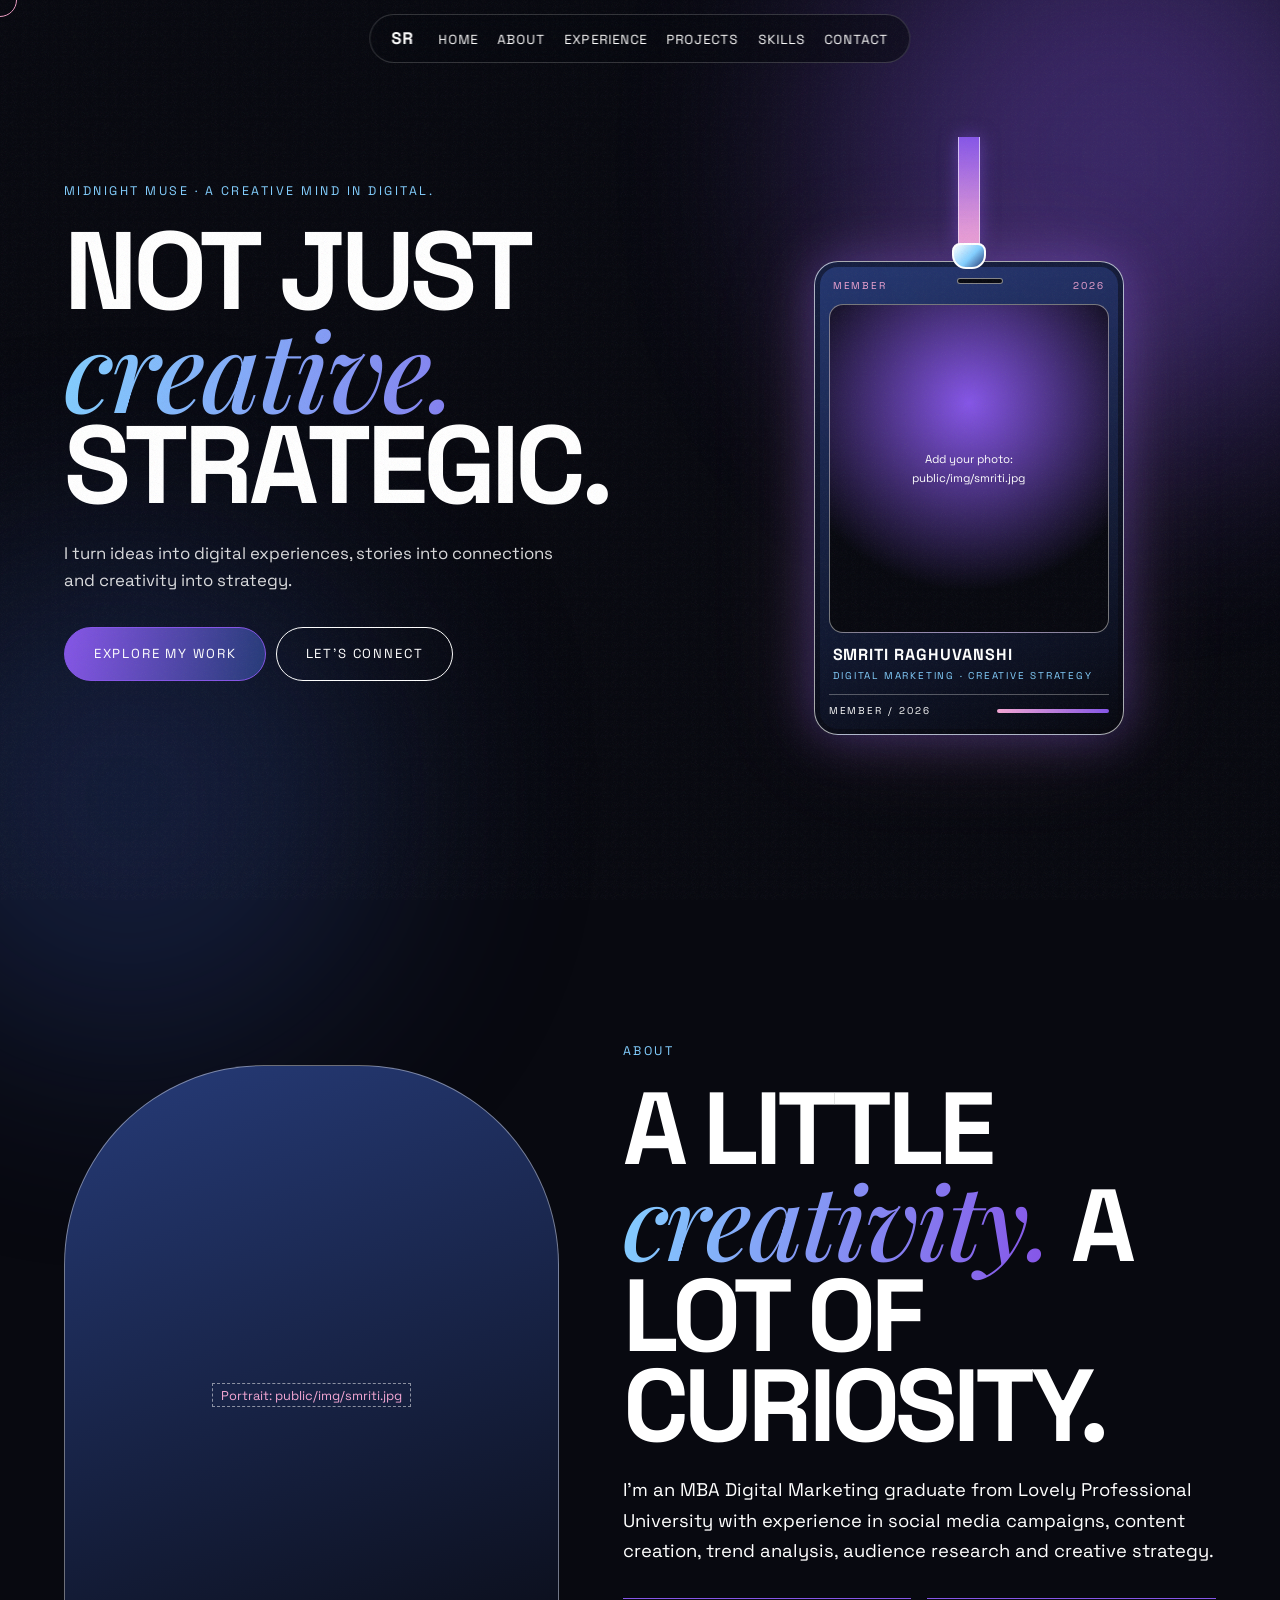
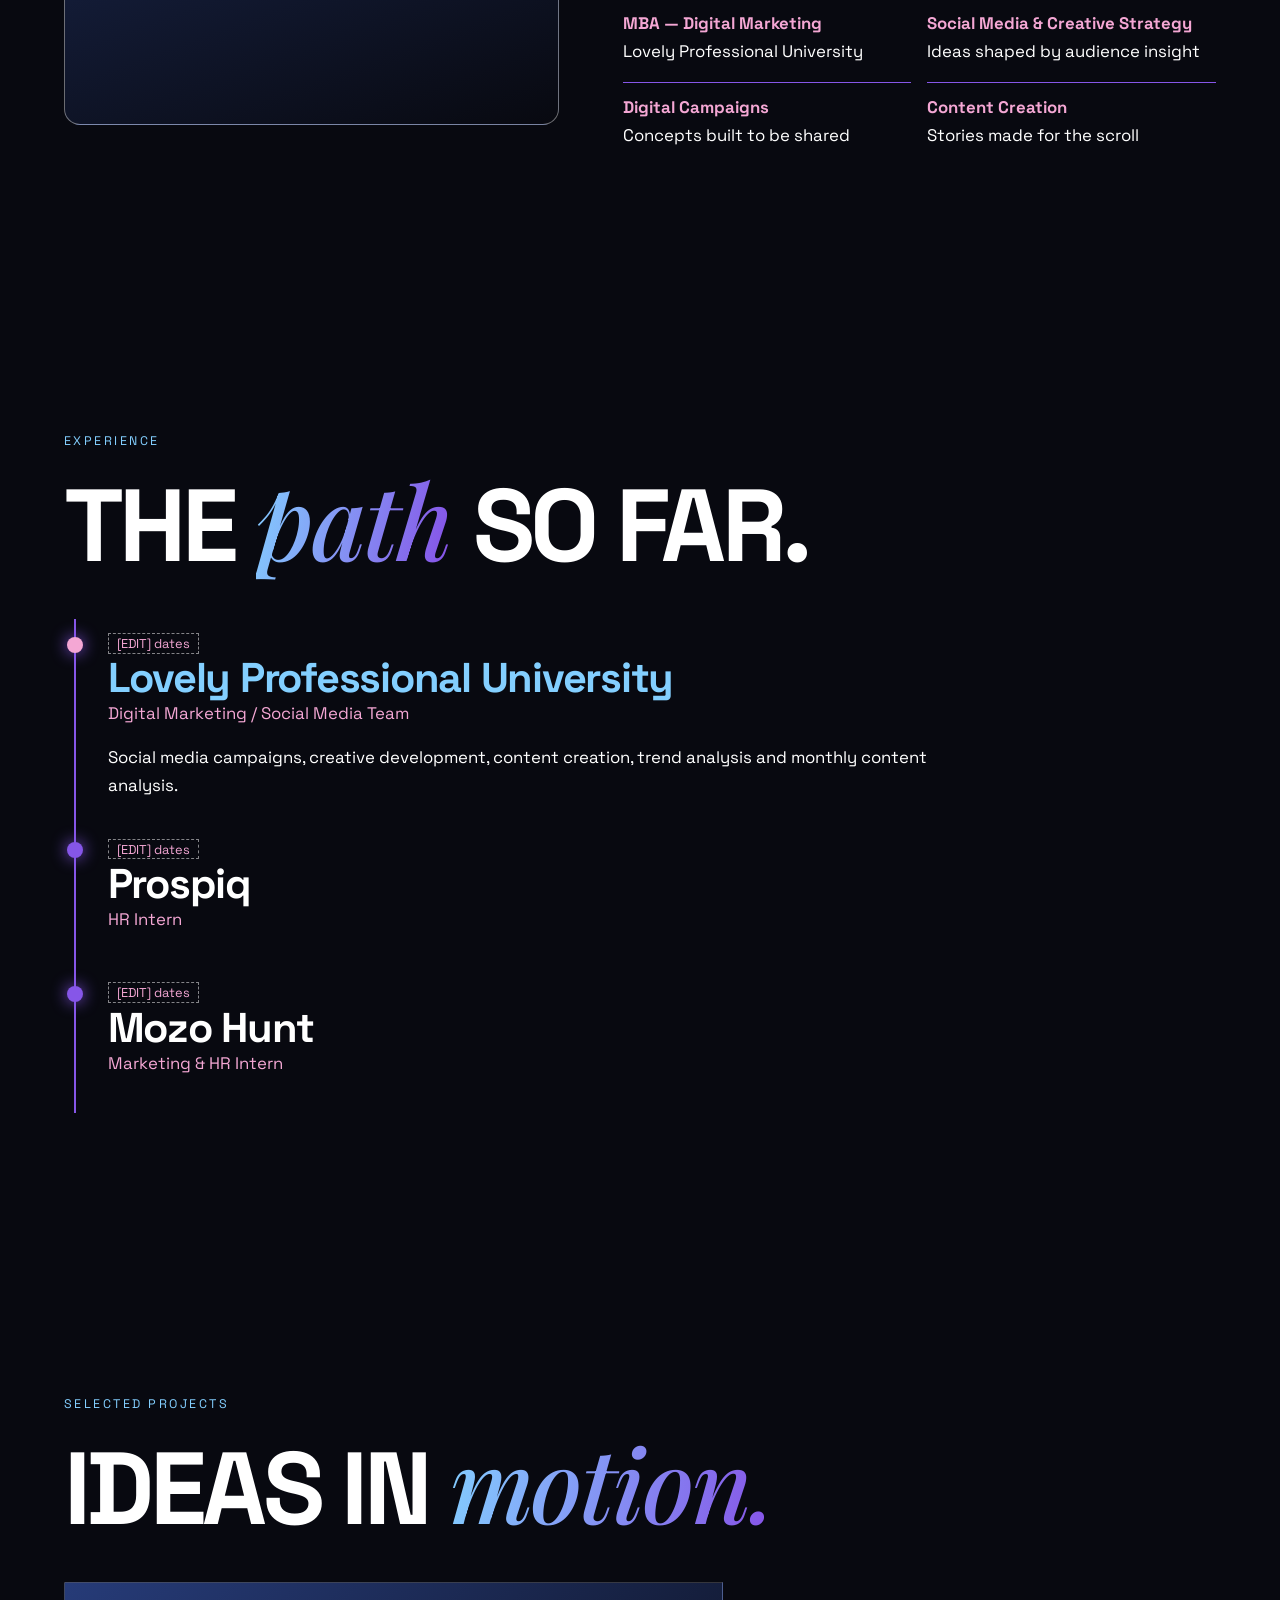
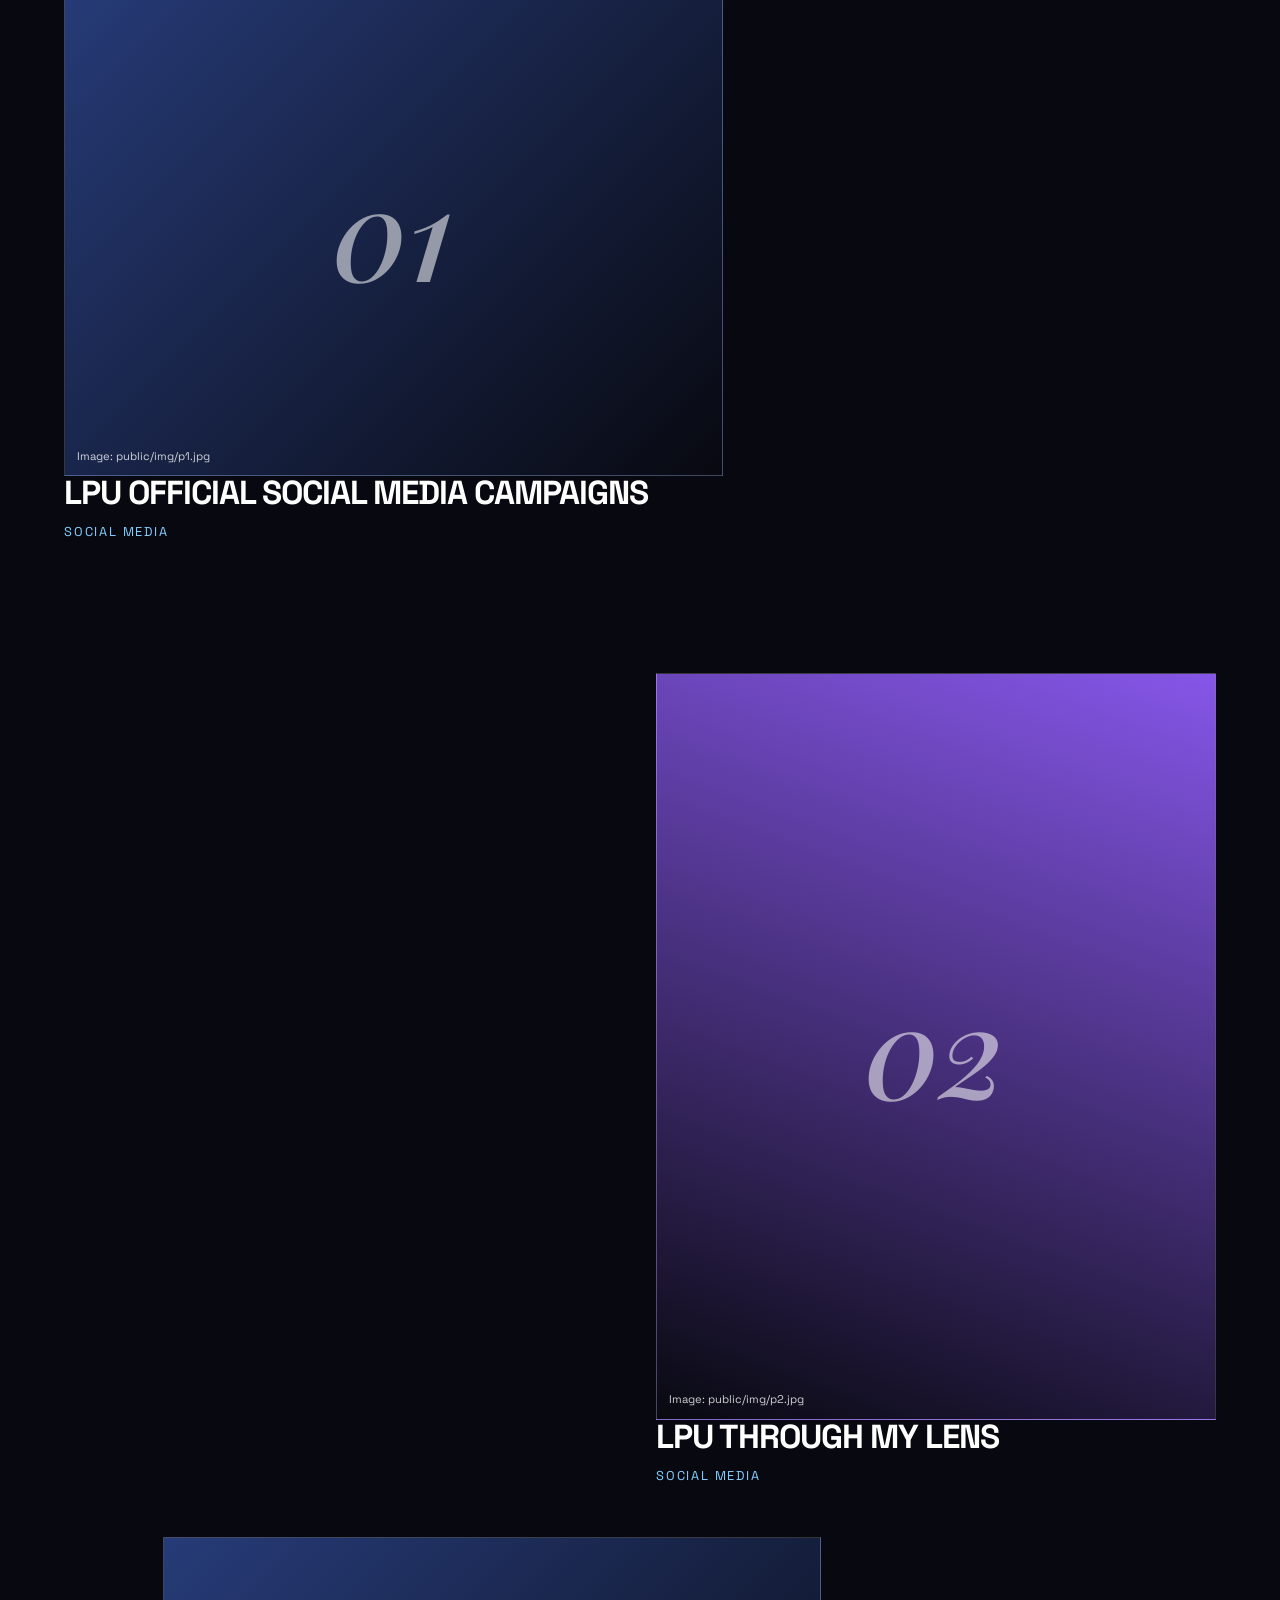
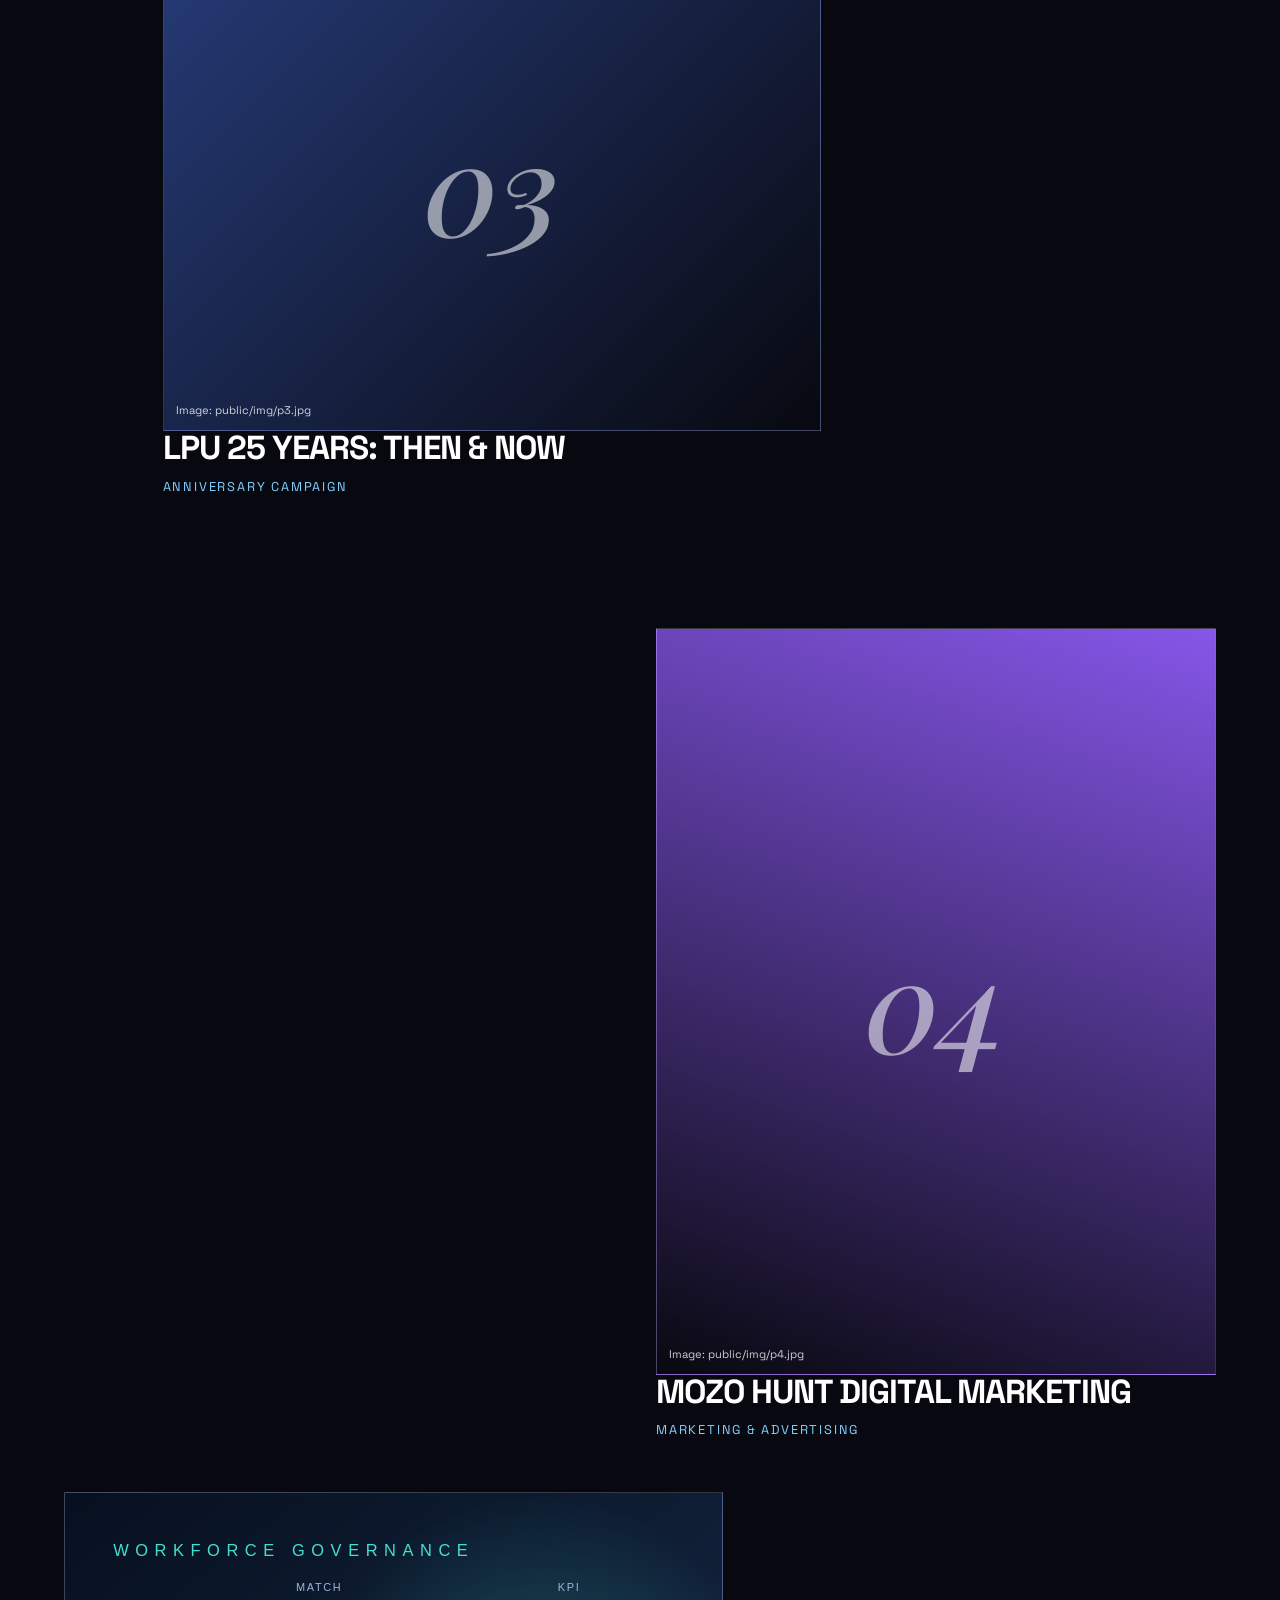
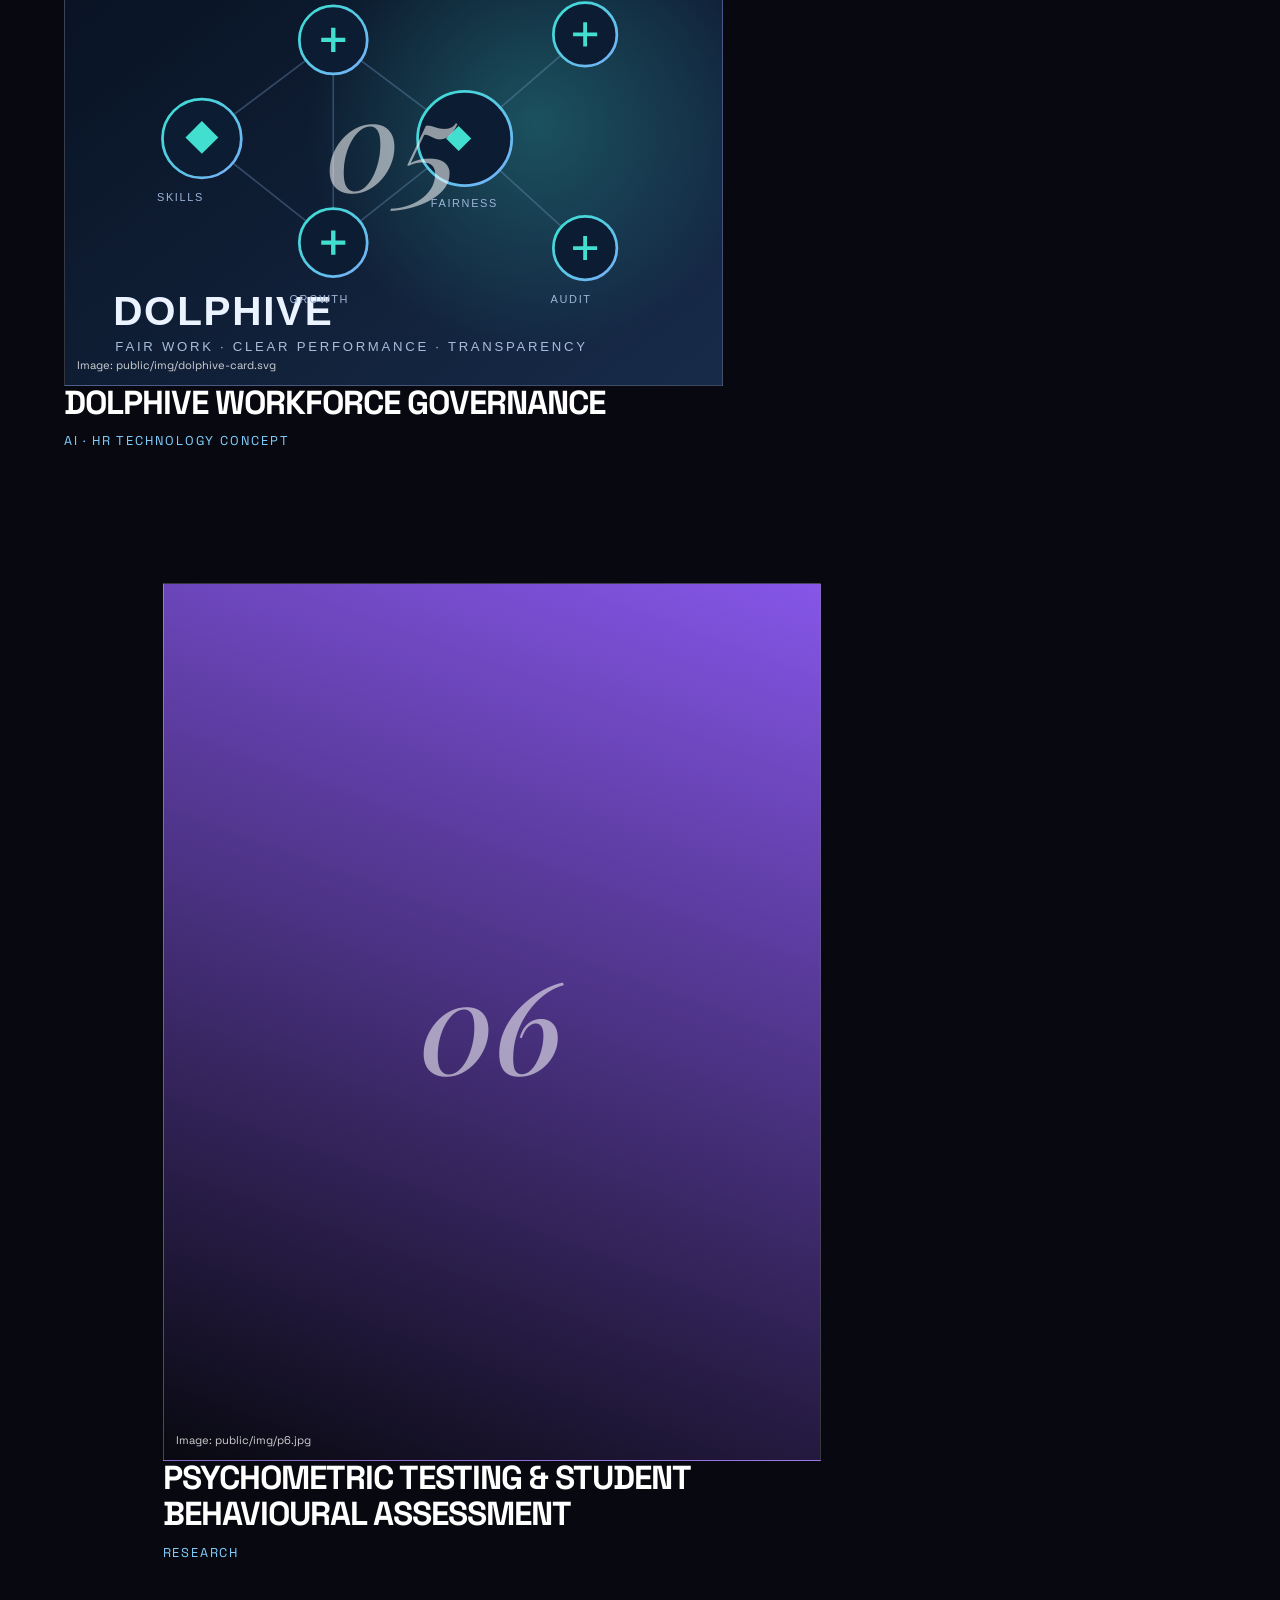
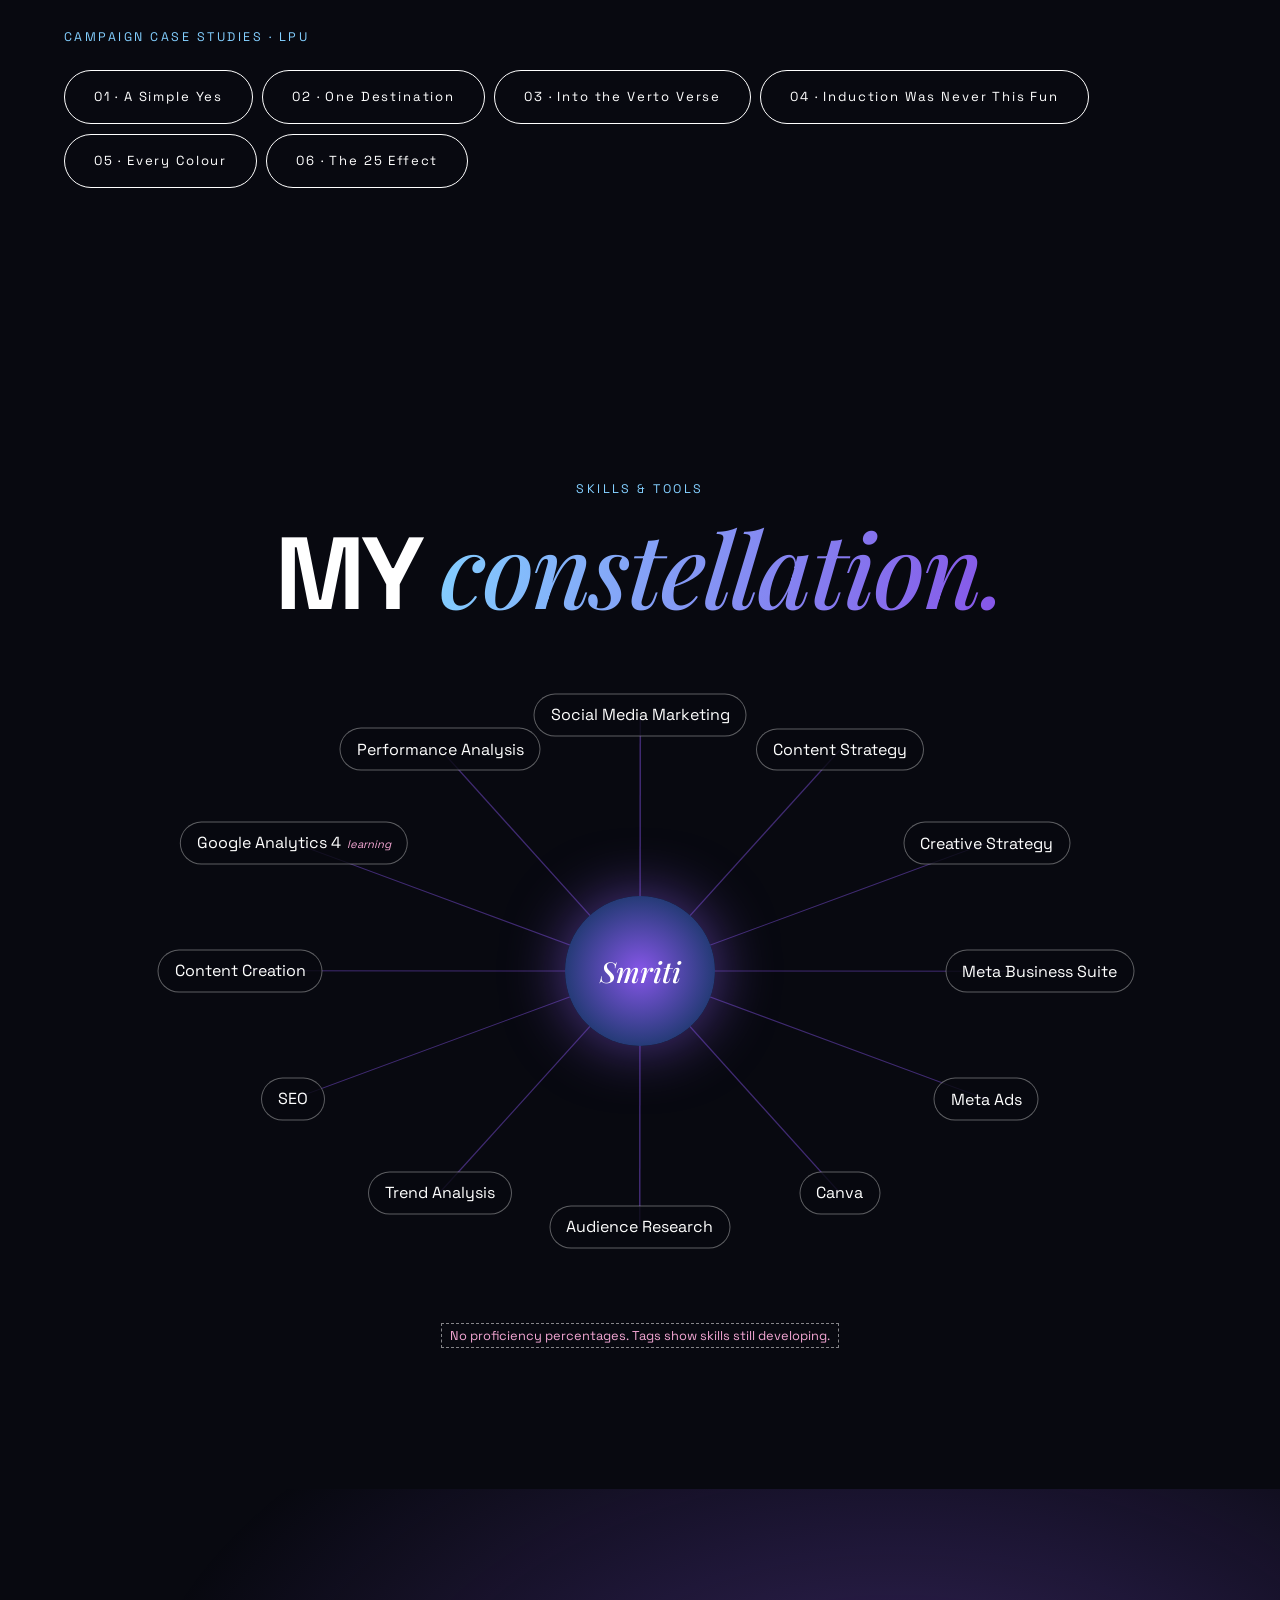
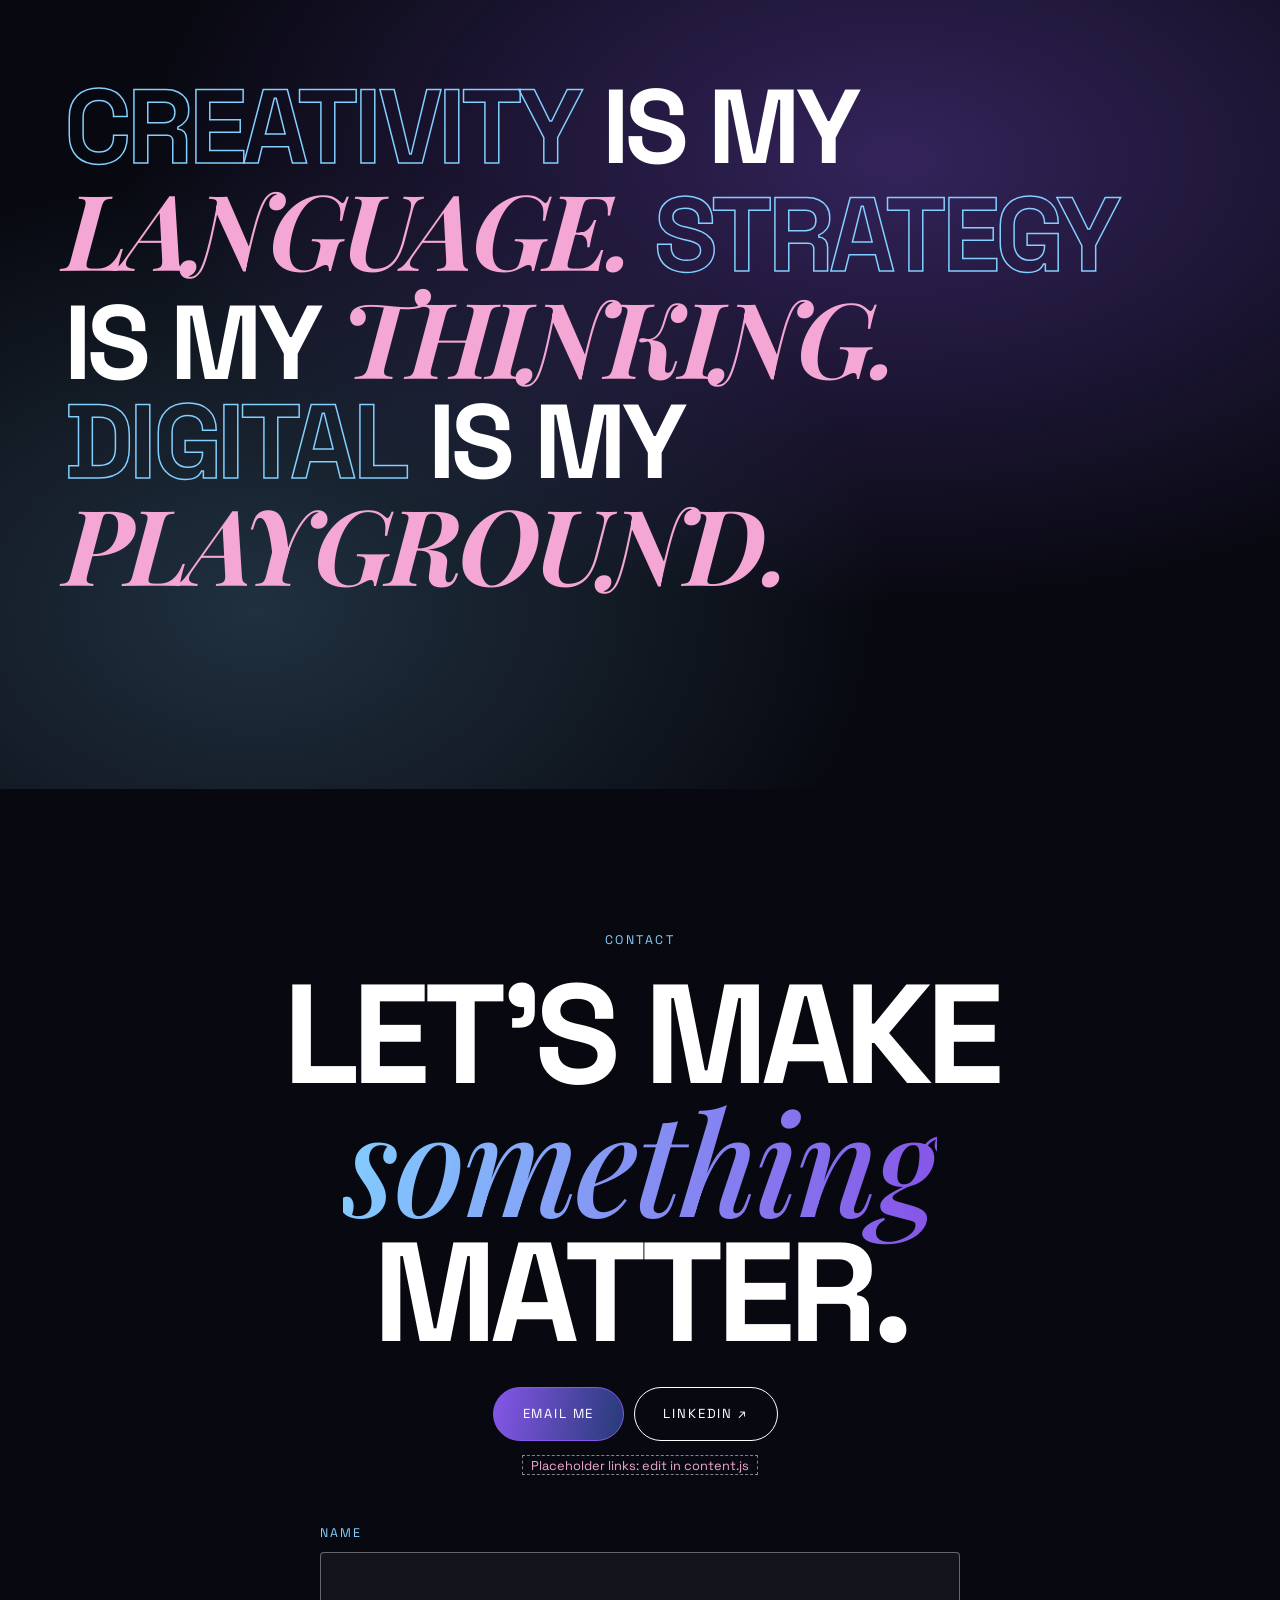
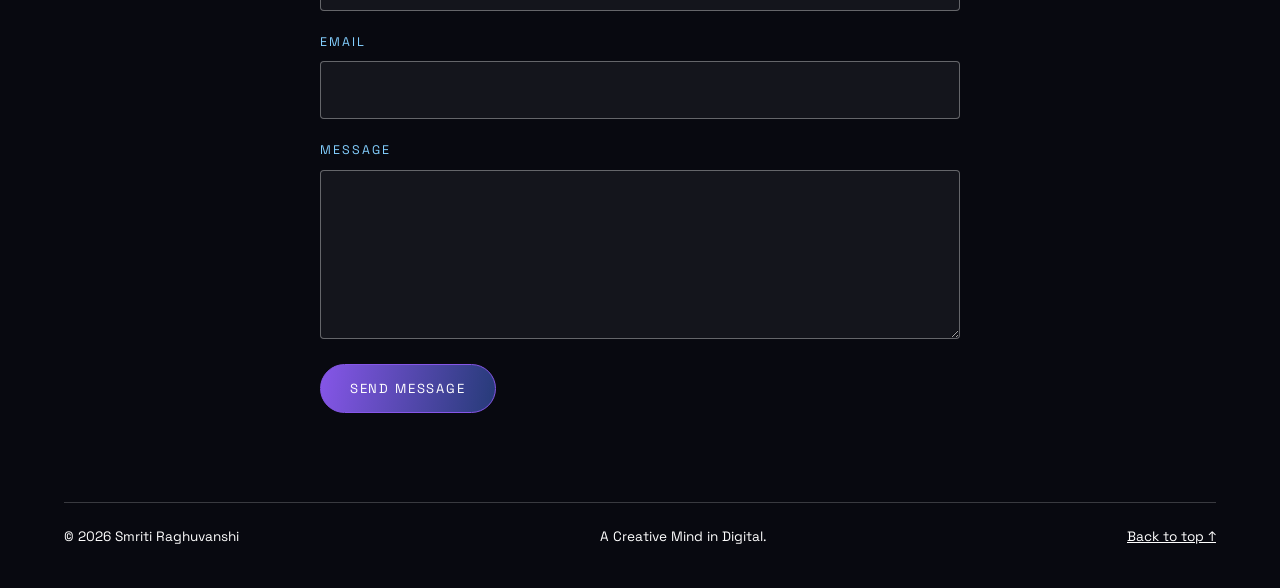
==== commit 60ff6dfd: "Integrate the Dolphive workforce governance concept into the portfolio and make its dedicated produc" ====
--- a/public/index.html
+++ b/public/index.html
@@ -67,9 +67,9 @@
 $('#tl').innerHTML=S.exp.map((x,i)=>`<div class="ti r${i?'':' on'}"><button aria-expanded="${!i}"><span class="ph">${x.dates}</span><h3>${x.org}</h3><span style="color:var(--p)">${x.role}</span></button><div class="pn"><div><p>${x.desc}</p></div></div></div>`).join('');
 $('#tl').onclick=e=>{const t=e.target.closest('.ti');if(!t)return;const o=t.classList.toggle('on');t.querySelector('button').setAttribute('aria-expanded',o)};
 $('#wg').innerHTML=S.projects.map(p=>`<button class="pc r" data-i="${S.projects.indexOf(p)}" aria-label="Open project: ${p.title}"><div class="im"><img src="${p.img}" alt="" loading="lazy" onerror="this.remove()"><em>${p.no}</em><small>Image: public/${p.img}</small></div><h3>${p.title}</h3><span class="c">${p.cat}</span></button>`).join('');
-const cl=p=>{const a=(S.campaignLinks||{})[p.no]||[];return a.length?`<span class="k" style="margin-top:1.5rem">Campaign links</span><div class="tg">${a.map(l=>/^(https?:\/\/|campaigns\/)/.test(l.u)?`<a class="btn" style="padding:.5rem 1.1rem;font-size:.75rem;margin:0" href="${l.u}" target="_blank" rel="noopener noreferrer">${l.t} ↗</a>`:`<i class="ph" style="font-style:normal">${l.t}: add URL in content.js</i>`).join('')}</div>`:''};
+const cl=p=>{const a=(S.campaignLinks||{})[p.no]||[];return a.length?`<span class="k" style="margin-top:1.5rem">Campaign links</span><div class="tg">${a.map(l=>/^(https?:\/\/|campaigns\/|internship-report|projects\/)/.test(l.u)?`<a class="btn" style="padding:.5rem 1.1rem;font-size:.75rem;margin:0" href="${l.u}" target="_blank" rel="noopener noreferrer">${l.t} ↗</a>`:`<i class="ph" style="font-style:normal">${l.t}: add URL in content.js</i>`).join('')}</div>`:''};
 $('#cpg').innerHTML='<span class="k">Campaign case studies · LPU</span>'+S.campaignPages.map((p,i)=>`<a class="btn" style="margin:0 .6rem .6rem 0" href="${p.u}">${String(i+1).padStart(2,'0')} · ${p.t}</a>`).join('');
-const dlg=$('#dlg');$('#wg').onclick=e=>{const b=e.target.closest('.pc');if(!b)return;const p=S.projects[b.dataset.i];dlg.innerHTML=`<button class="btn" style="float:right" onclick="dlg.close()">CLOSE ✕</button><span class="k">${p.no} · ${p.cat}</span><h3 id="dt">${p.title}</h3><p>${p.obj}</p><div class="tg">${p.tags.map(t=>`<span>${t}</span>`).join('')}</div>${cl(p)}<p class="ph">${'[EDIT] Add challenge, strategy, execution and verified results in content.js'}</p>`;dlg.showModal()};dlg.onclick=e=>{if(e.target===dlg)dlg.close()};
+const dlg=$('#dlg');$('#wg').onclick=e=>{const b=e.target.closest('.pc');if(!b)return;const p=S.projects[b.dataset.i];dlg.innerHTML=`<button class="btn" style="float:right" onclick="dlg.close()">CLOSE ✕</button><span class="k">${p.no} · ${p.cat}</span><h3 id="dt">${p.title}</h3>${p.obj?`<p>${p.obj}</p>`:''}<div class="tg">${p.tags.map(t=>`<span>${t}</span>`).join('')}</div>${cl(p)}`;dlg.showModal()};dlg.onclick=e=>{if(e.target===dlg)dlg.close()};
 const n=S.skills.length;$('#cs').innerHTML='<svg viewBox="0 0 100 100" preserveAspectRatio="none" aria-hidden="true">'+S.skills.map((_,i)=>{const a=i/n*6.283-1.57;return`<line x1="50" y1="50" x2="${50+40*Math.cos(a)}" y2="${50+40*Math.sin(a)}"/>`}).join('')+'</svg><div class="ctr">Smriti</div>'+S.skills.map((s,i)=>{const a=i/n*6.283-1.57;return`<span class="nd" style="left:${50+40*Math.cos(a)}%;top:${50+40*Math.sin(a)}%;--a:-${i*.7}s">${s}${S.learning.includes(s)?'<em>learning</em>':''}</span>`}).join('');
 const w="CREATIVITY IS MY LANGUAGE. STRATEGY IS MY THINKING. DIGITAL IS MY PLAYGROUND.".split(' ');$('#sp').innerHTML=w.map((x,i)=>`<span class="wd${/LANGUAGE|THINKING|PLAYGROUND/.test(x)?' v':/CREATIVITY|STRATEGY|DIGITAL/.test(x)?' h':''}" style="--n:${i}">${x}</span>`).join('');
 $('#cl').innerHTML=`<a class="btn f" href="${S.links.email}">EMAIL ME</a><a class="btn" href="${S.links.linkedin}" target="_blank" rel="noopener">LINKEDIN ↗</a><br><span class="ph">Placeholder links: edit in content.js</span>`;
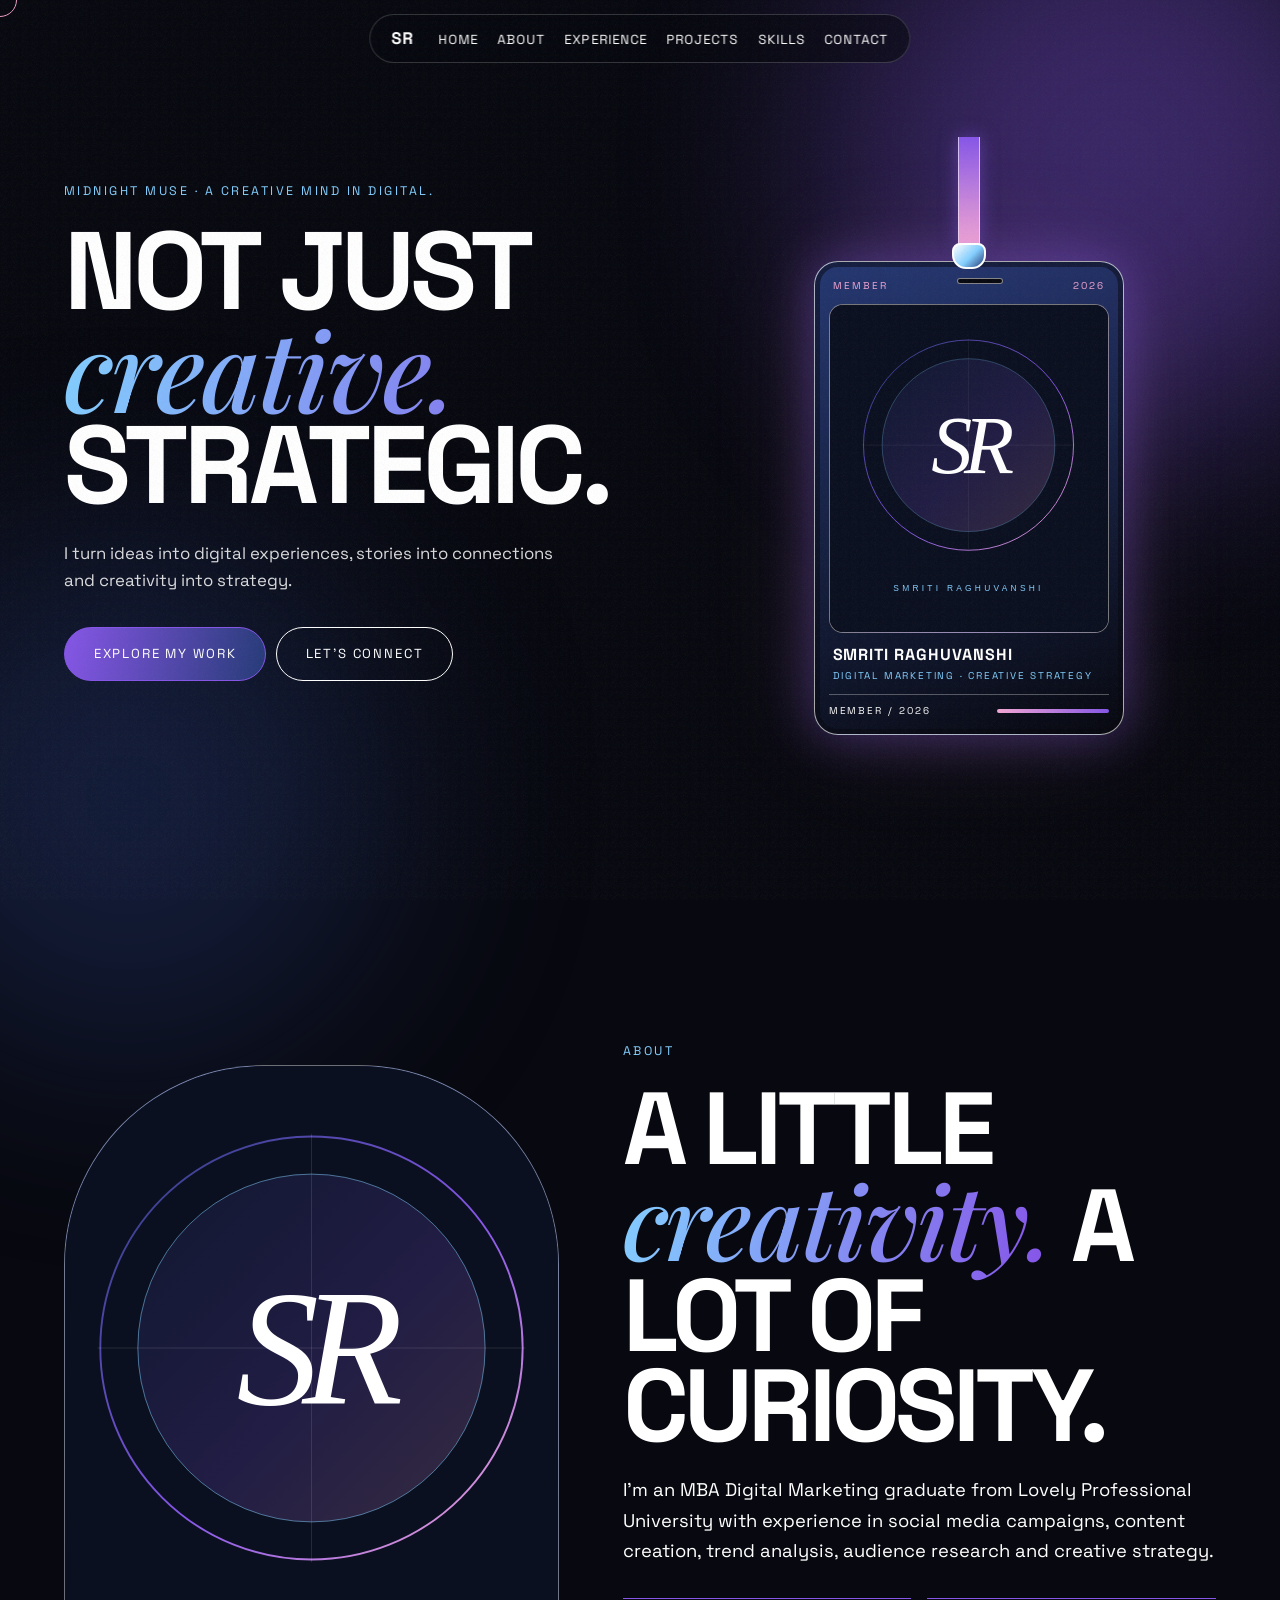
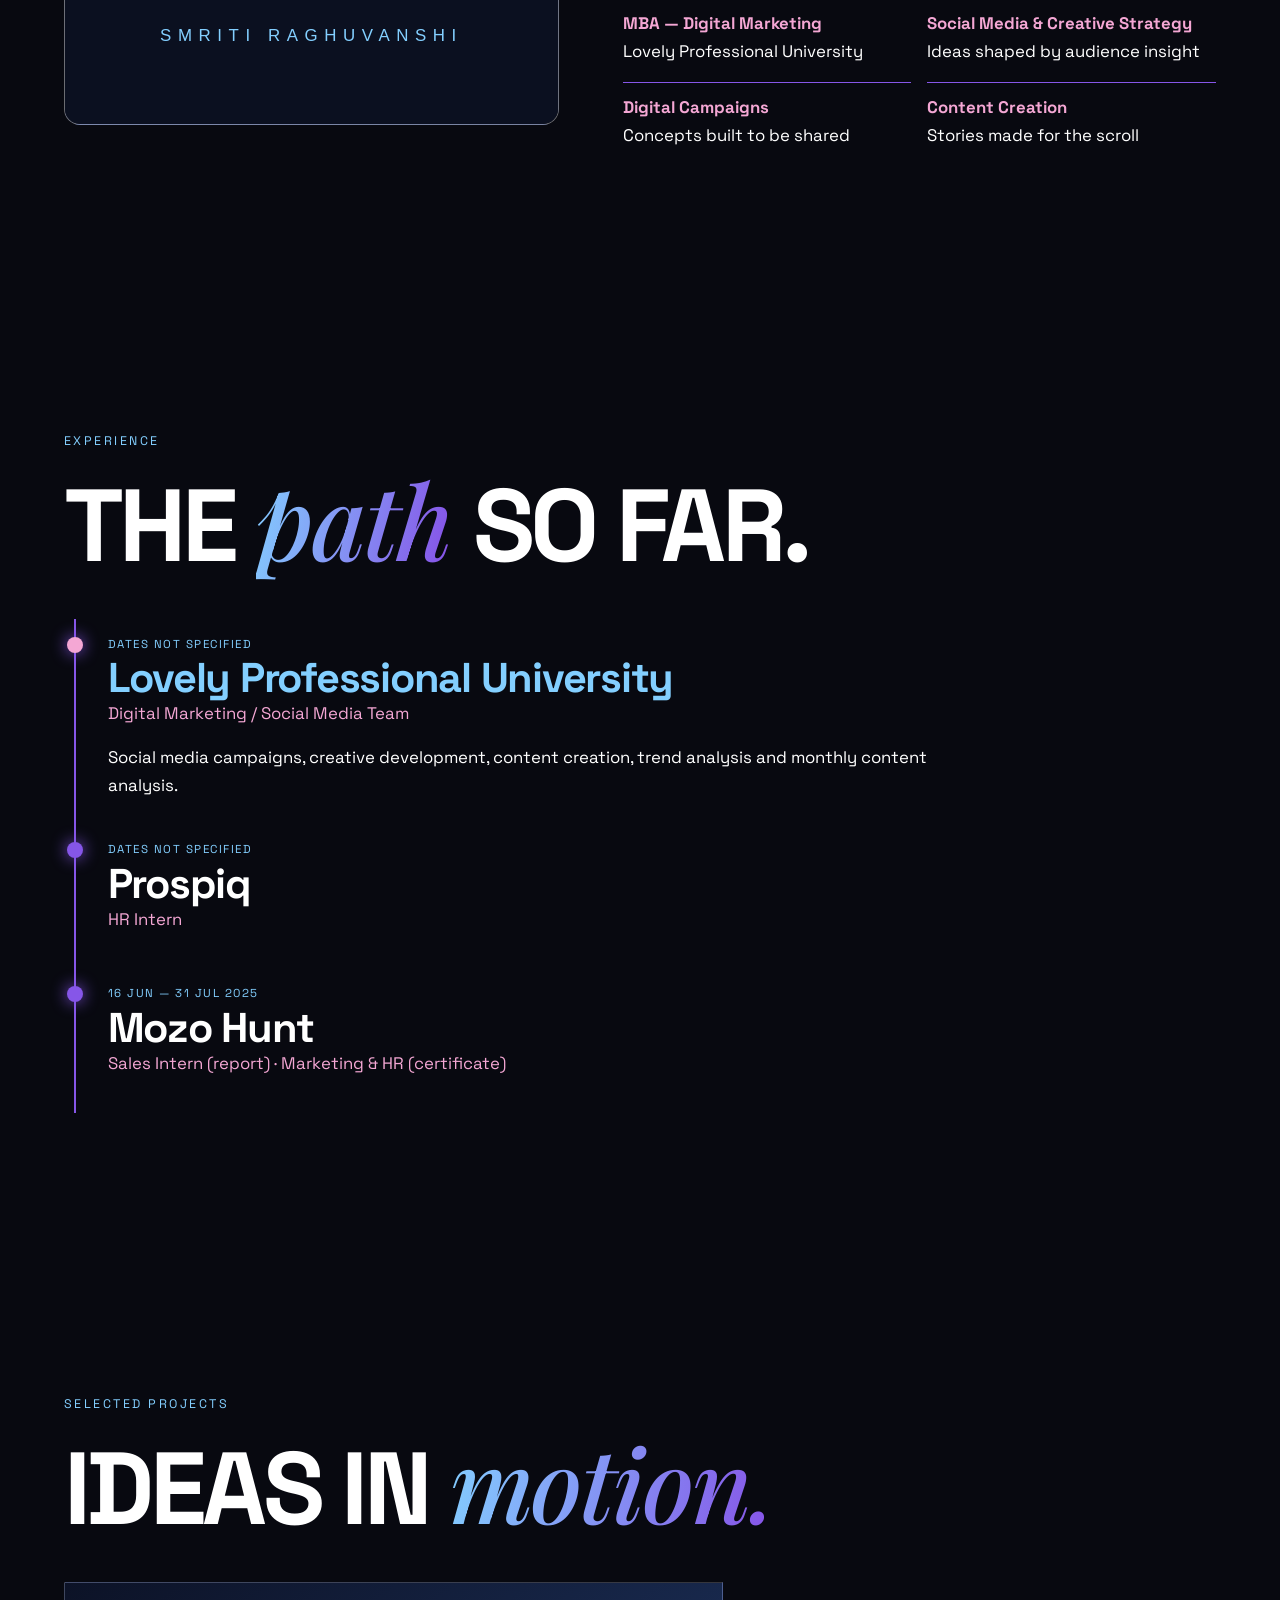
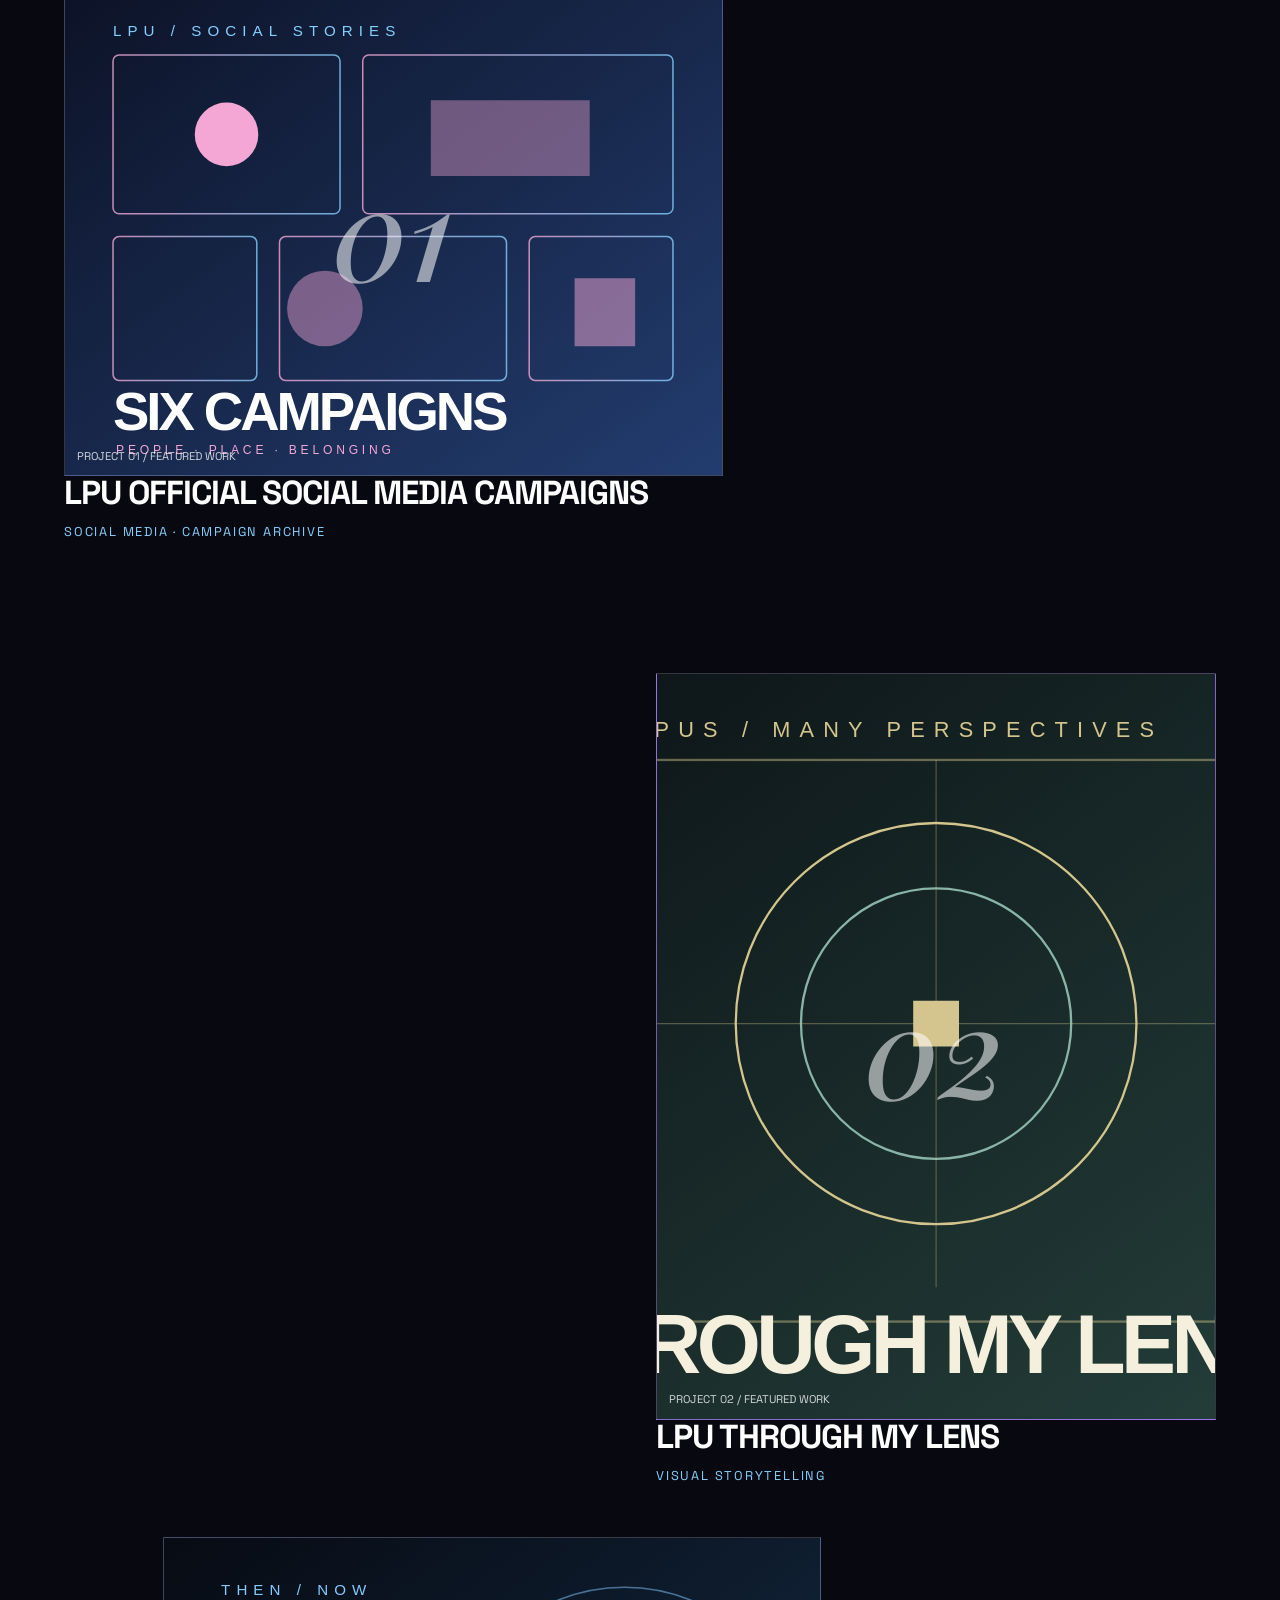
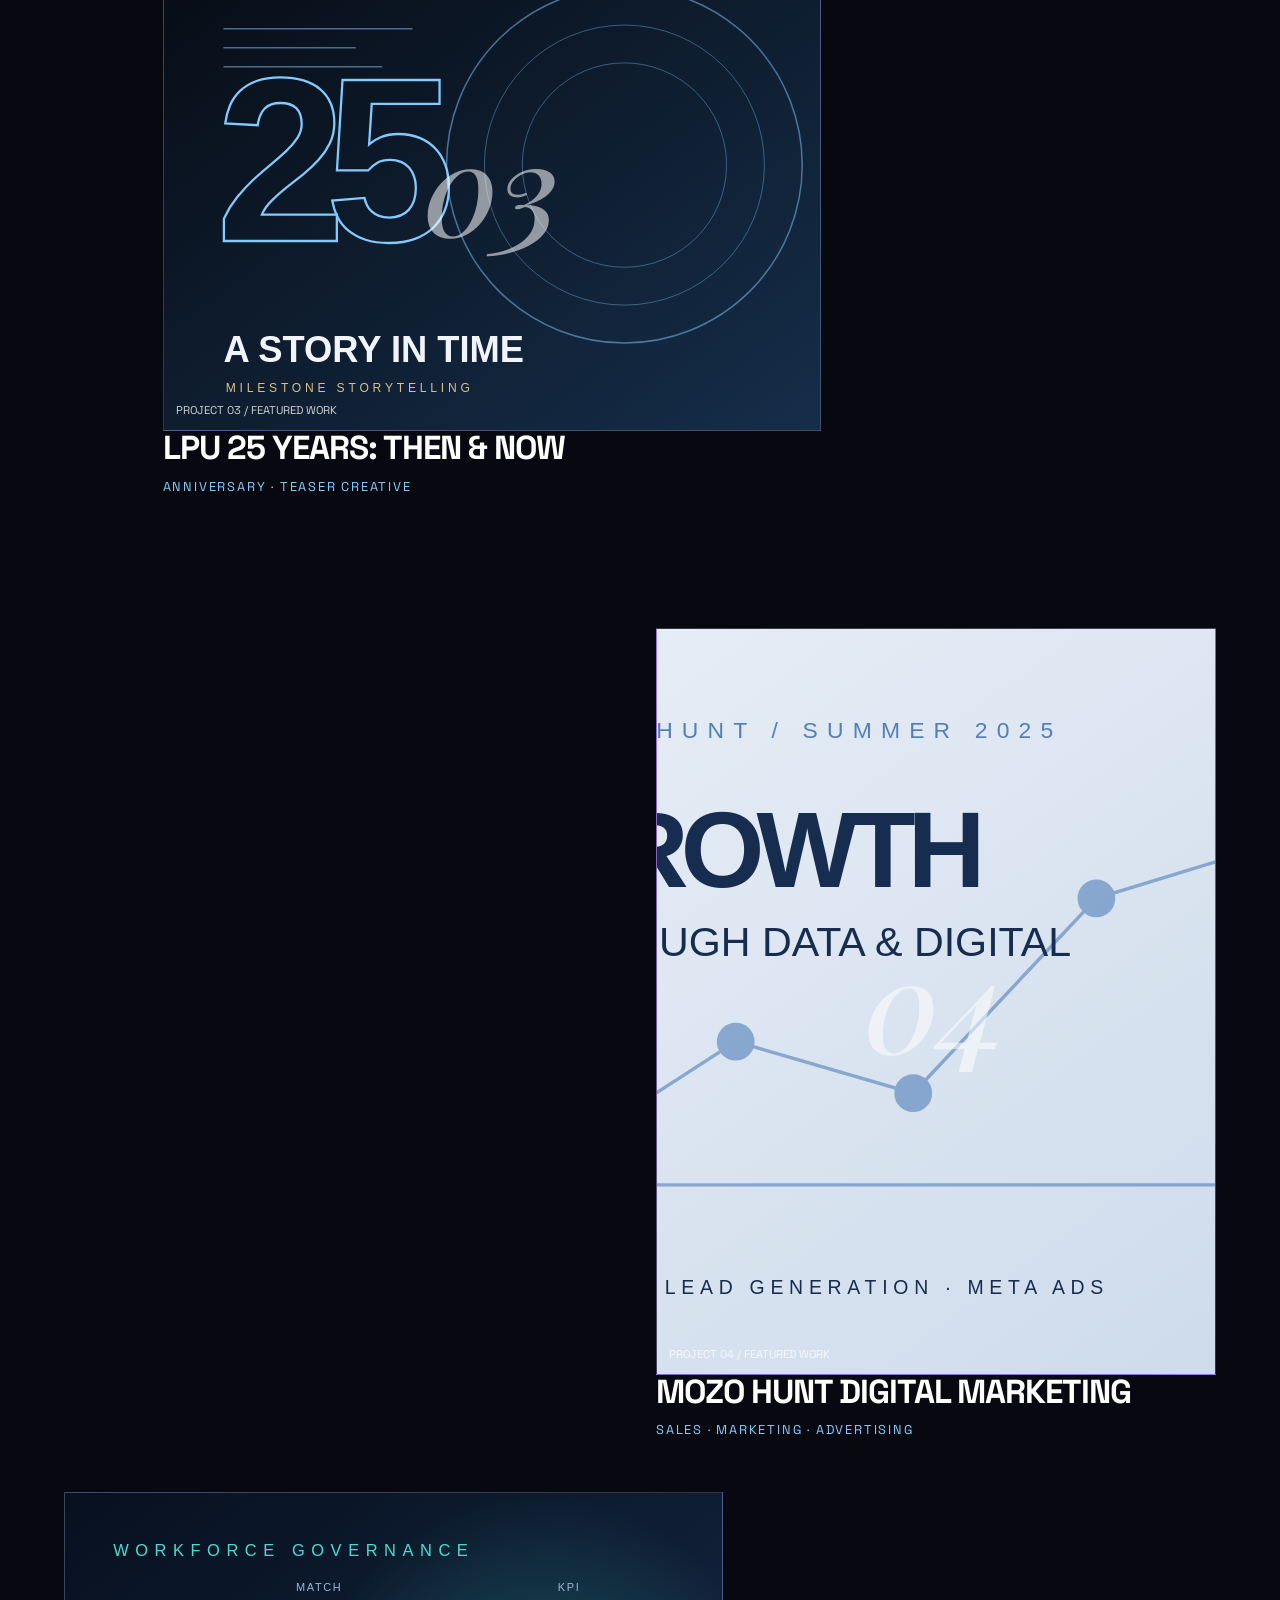
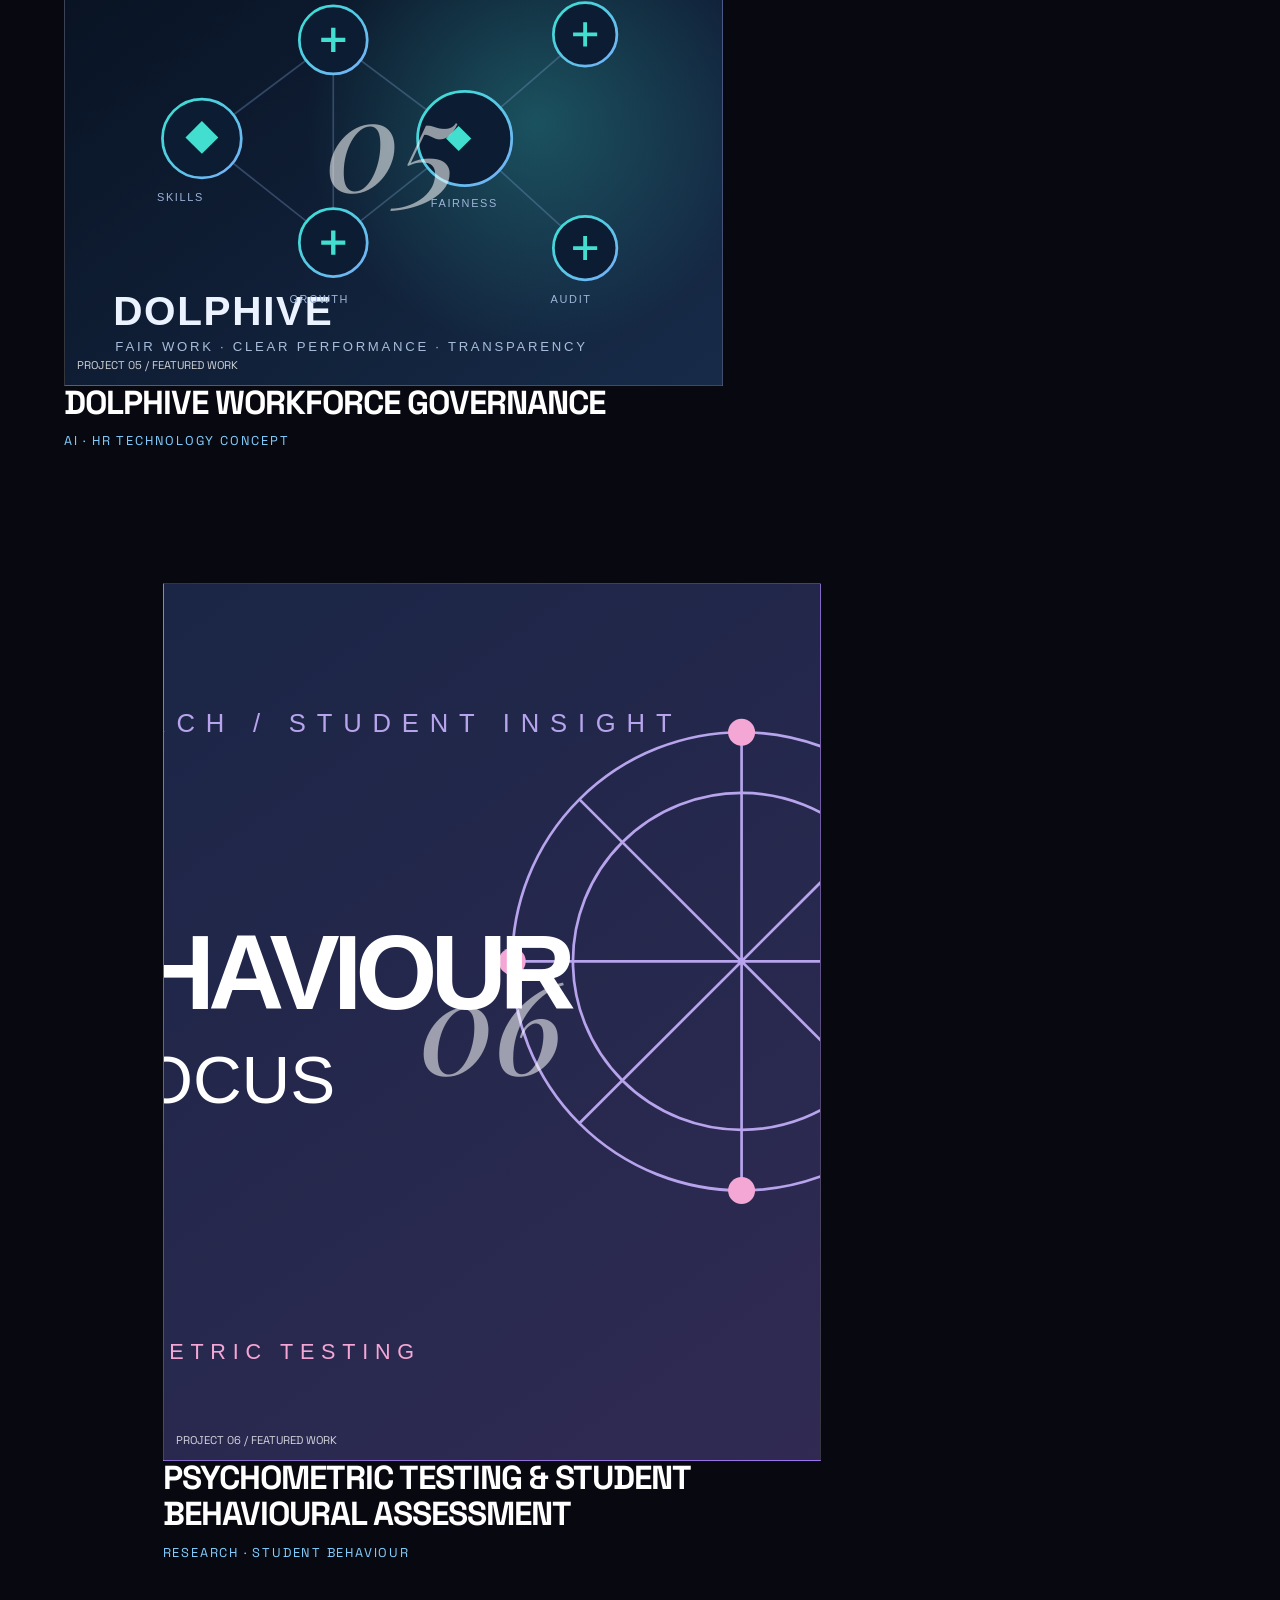
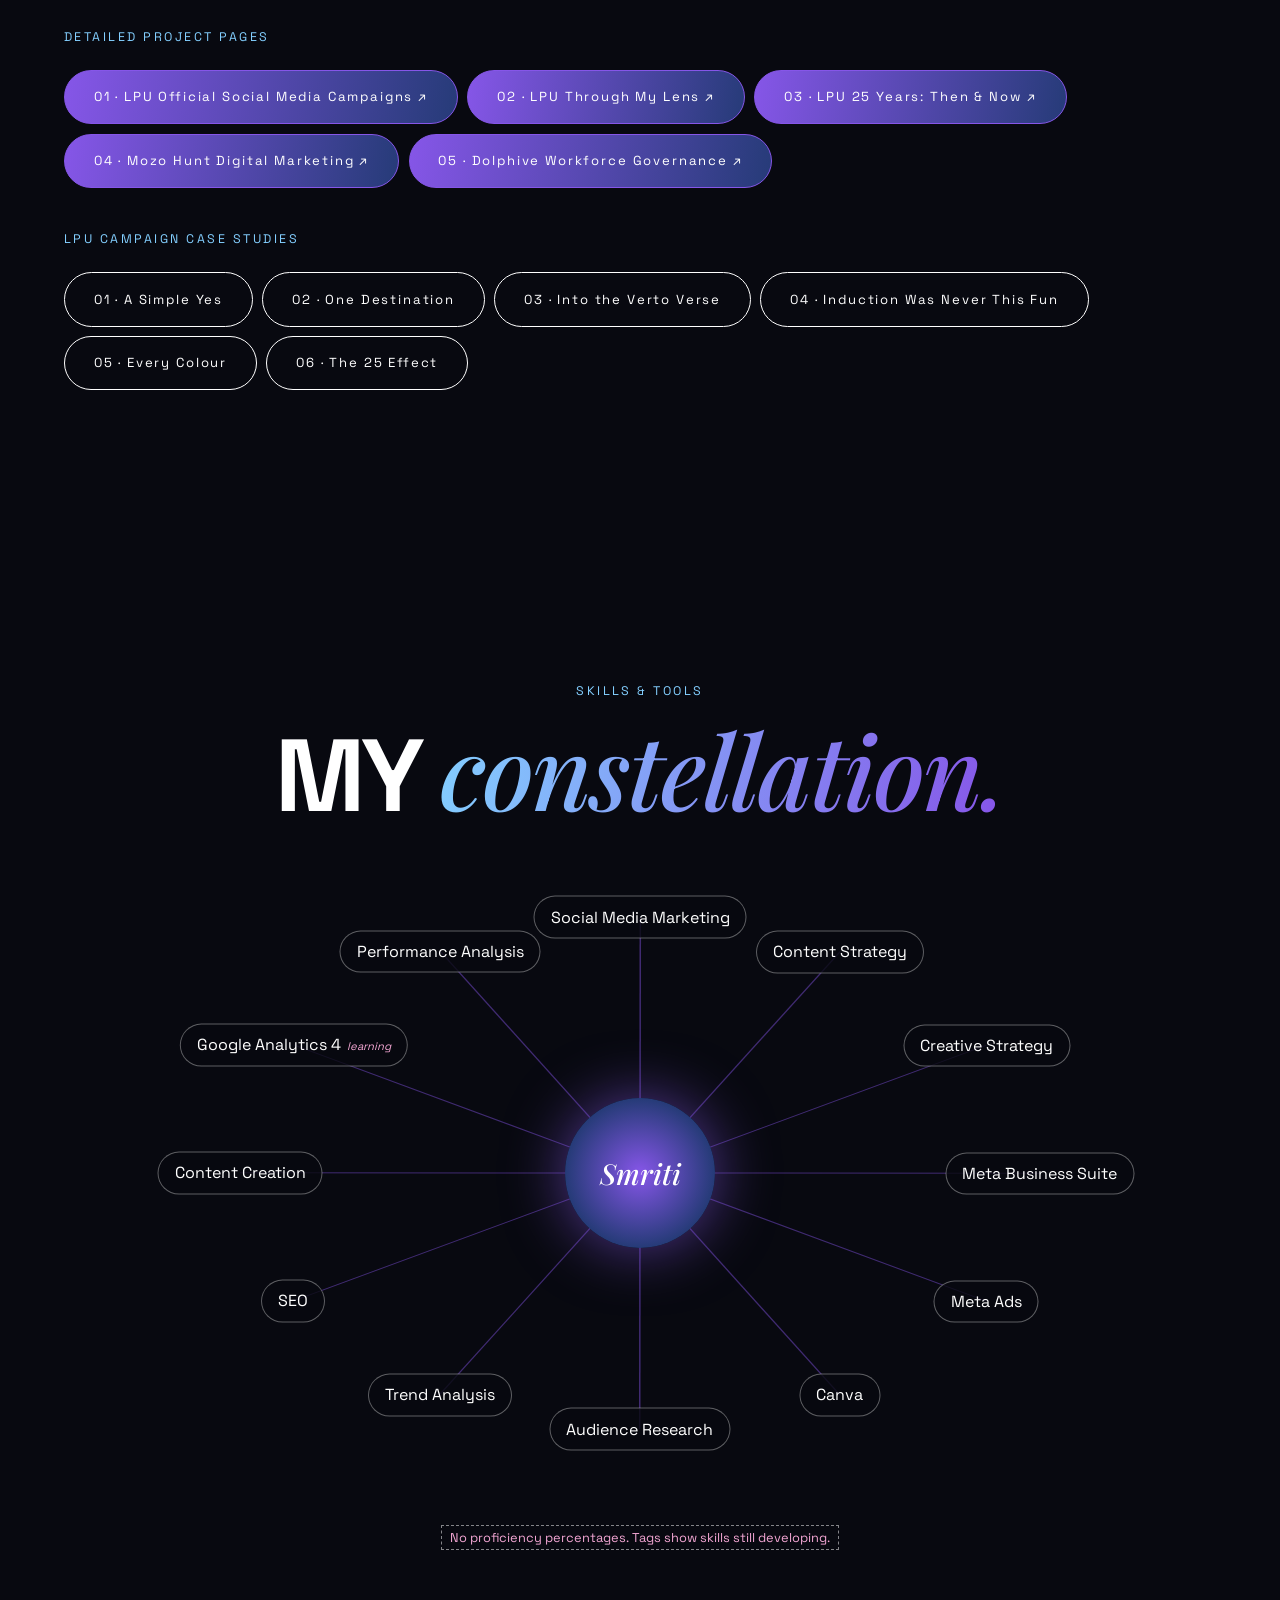
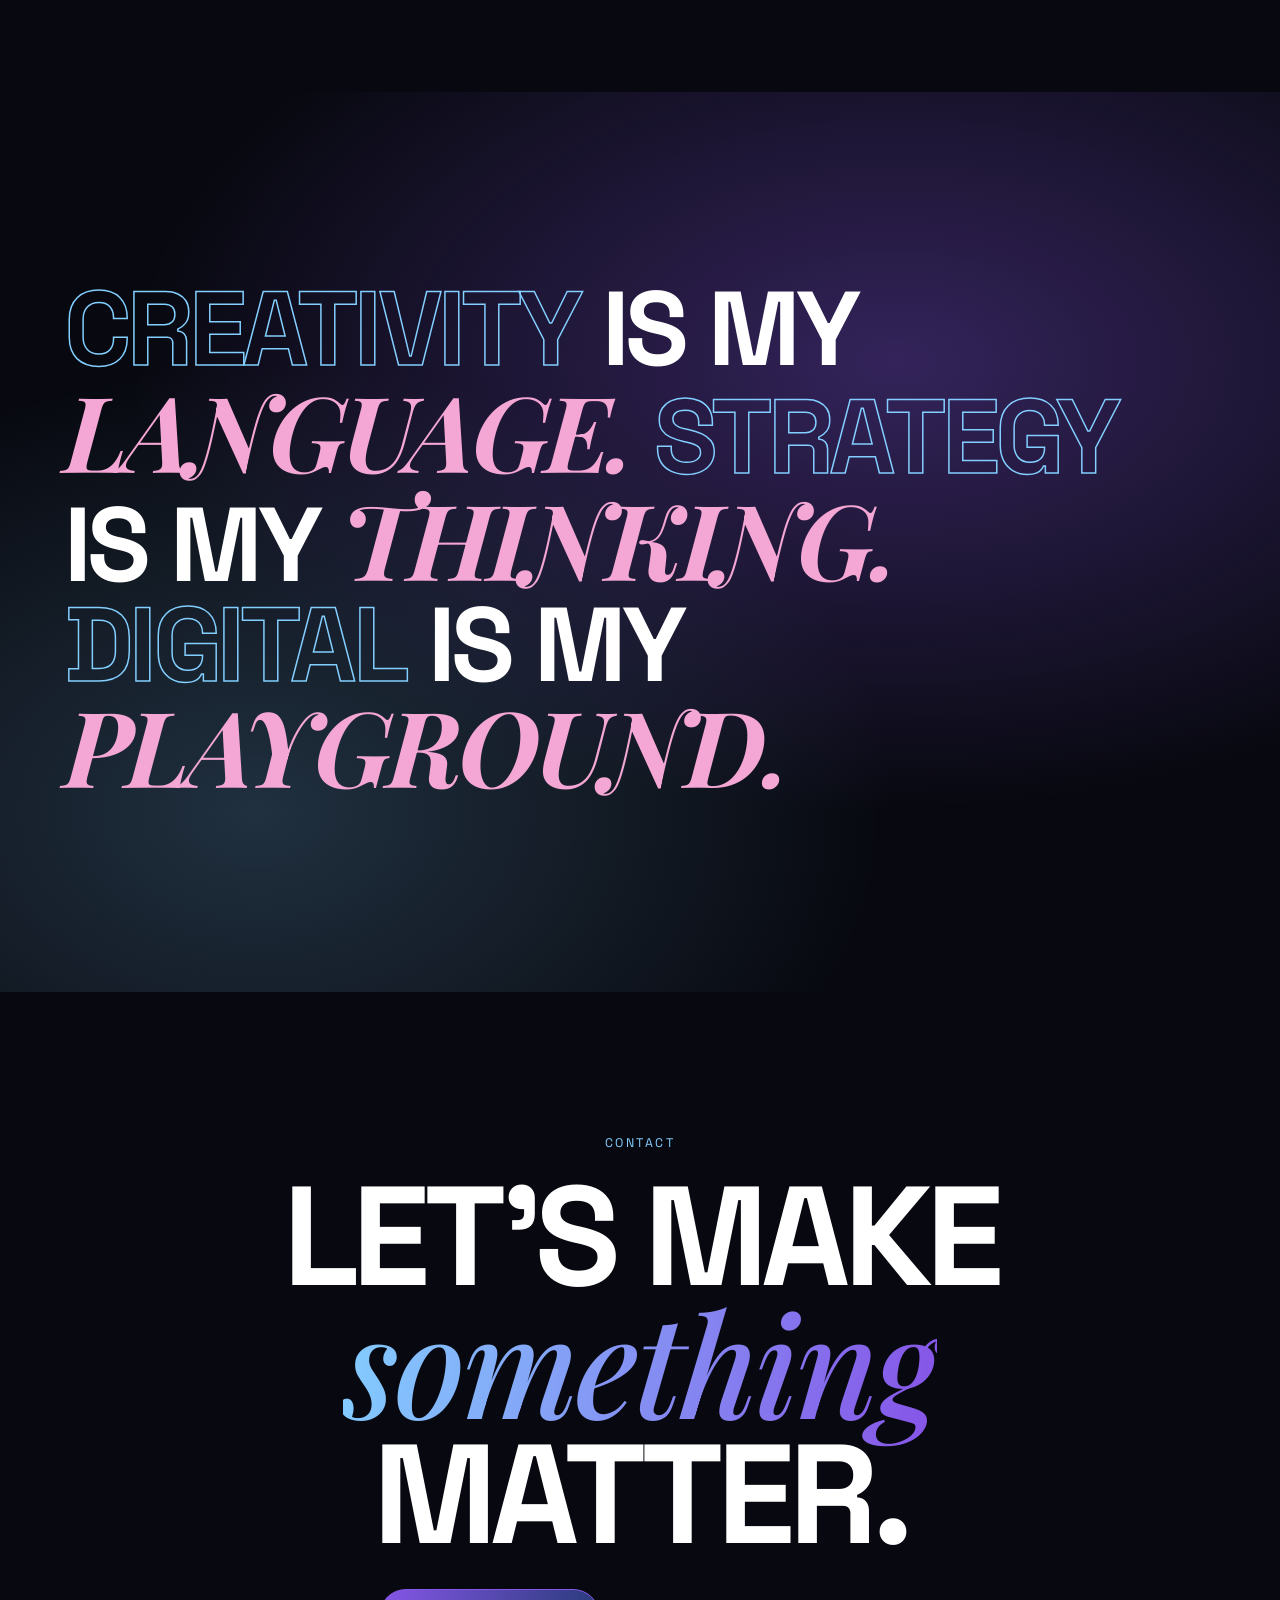
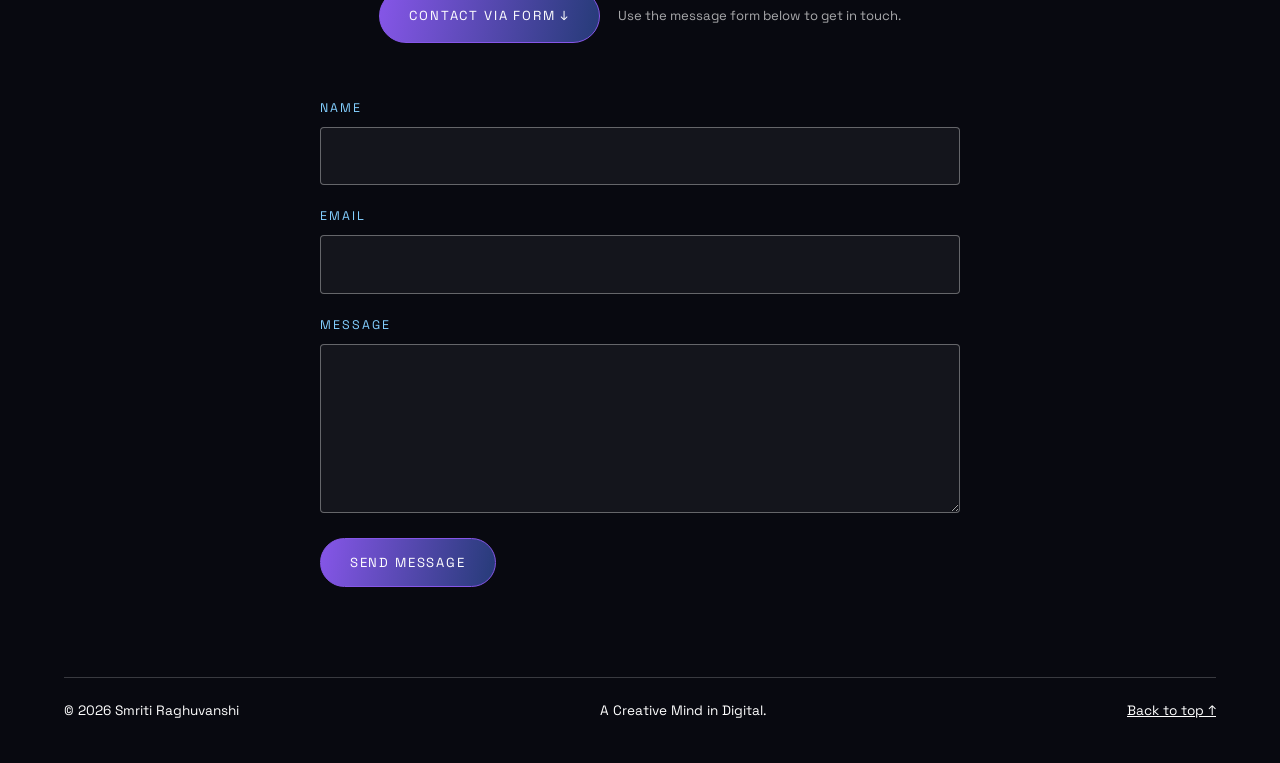
==== commit 402caacd: "Finish and optimize portfolio project pages 01–04 to match the quality of the Dolphive project page," ====
--- a/public/index.html
+++ b/public/index.html
@@ -5,6 +5,7 @@
 <link href="https://fonts.googleapis.com/css2?family=Playfair+Display:ital,wght@1,500;1,700&family=Space+Grotesk:wght@400;500;700&display=swap" rel="stylesheet">
 <style>
 :root{--k:#080910;--w:#fff;--p:#F4A7D4;--m:#263B78;--e:#8656E8;--i:#83CFFF}
+.date{display:inline-block;color:var(--i);font-size:.72rem;letter-spacing:.13em;text-transform:uppercase}.contact-note{display:inline-block;color:rgba(255,255,255,.65);font-size:.82rem;margin-left:.5rem}
 *{box-sizing:border-box;margin:0}html{scroll-behavior:smooth;scroll-padding-top:80px}
 body{background:var(--k);color:var(--w);font:400 1.05rem/1.65 'Space Grotesk',sans-serif;overflow-x:hidden}
 body::after{content:"";position:fixed;inset:0;pointer-events:none;z-index:90;opacity:.07;background:url("data:image/svg+xml,%3Csvg xmlns='http://www.w3.org/2000/svg' width='160' height='160'%3E%3Cfilter id='n'%3E%3CfeTurbulence baseFrequency='.9' numOctaves='2'/%3E%3C/filter%3E%3Crect width='160' height='160' filter='url(%23n)'/%3E%3C/svg%3E")}
@@ -51,8 +52,8 @@
 <nav id="nav" aria-label="Main"><b>SR</b><button id="mb" aria-expanded="false" aria-controls="nl">Menu</button><ul id="nl"><li><a href="#home">HOME</a></li><li><a href="#about">ABOUT</a></li><li><a href="#experience">EXPERIENCE</a></li><li><a href="#projects">PROJECTS</a></li><li><a href="#skills">SKILLS</a></li><li><a href="#contact">CONTACT</a></li></ul></nav>
 <main>
 <section id="home"><div><span class="k">Midnight Muse · A Creative Mind in Digital.</span><h1 class="d"><span class="r">Not just</span><span class="r s g" style="--d:.1s">creative.</span><span class="r" style="--d:.2s">Strategic.</span></h1><p class="sub r" style="--d:.35s">I turn ideas into digital experiences, stories into connections and creativity into strategy.</p><div class="r" style="--d:.45s"><a class="btn f" href="#projects">EXPLORE MY WORK</a><a class="btn" href="#contact">LET'S CONNECT</a></div></div>
-<div class="stage"><div class="lan"><div class="strap"></div><div class="clip"></div><div class="card" id="card"><div class="ct"><span>MEMBER</span><i></i><span>2026</span></div><div class="ph0"><img src="img/smriti.jpg" alt="Portrait of Smriti Raghuvanshi in a navy pinstripe suit" onerror="this.remove()"><span>Add your photo:<br>public/img/smriti.jpg</span></div><div class="cn">SMRITI RAGHUVANSHI<small>DIGITAL MARKETING · CREATIVE STRATEGY</small></div><div class="bar"><span>MEMBER / 2026</span></div></div></div></div></section>
-<section id="about"><div class="pf r"><img src="img/smriti.jpg" alt="Smriti Raghuvanshi" loading="lazy" onerror="this.remove()"><span class="ph">Portrait: public/img/smriti.jpg</span></div><div class="r" style="--d:.15s"><span class="k">About</span><h2 class="d">A little <span class="s g">creativity.</span> A lot of curiosity.</h2><p style="margin-top:1.5rem;font-size:1.15rem">I'm an MBA Digital Marketing graduate from Lovely Professional University with experience in social media campaigns, content creation, trend analysis, audience research and creative strategy.</p><div class="fa"><div><b>MBA — Digital Marketing</b>Lovely Professional University</div><div><b>Social Media &amp; Creative Strategy</b>Ideas shaped by audience insight</div><div><b>Digital Campaigns</b>Concepts built to be shared</div><div><b>Content Creation</b>Stories made for the scroll</div></div></div></section>
+<div class="stage"><div class="lan"><div class="strap"></div><div class="clip"></div><div class="card" id="card"><div class="ct"><span>MEMBER</span><i></i><span>2026</span></div><div class="ph0"><img src="img/smriti-monogram.svg" alt="Smriti Raghuvanshi editorial monogram artwork"></div><div class="cn">SMRITI RAGHUVANSHI<small>DIGITAL MARKETING · CREATIVE STRATEGY</small></div><div class="bar"><span>MEMBER / 2026</span></div></div></div></div></section>
+<section id="about"><div class="pf r"><img src="img/smriti-monogram.svg" alt="Smriti Raghuvanshi editorial monogram artwork" loading="lazy"></div><div class="r" style="--d:.15s"><span class="k">About</span><h2 class="d">A little <span class="s g">creativity.</span> A lot of curiosity.</h2><p style="margin-top:1.5rem;font-size:1.15rem">I'm an MBA Digital Marketing graduate from Lovely Professional University with experience in social media campaigns, content creation, trend analysis, audience research and creative strategy.</p><div class="fa"><div><b>MBA — Digital Marketing</b>Lovely Professional University</div><div><b>Social Media &amp; Creative Strategy</b>Ideas shaped by audience insight</div><div><b>Digital Campaigns</b>Concepts built to be shared</div><div><b>Content Creation</b>Stories made for the scroll</div></div></div></section>
 <section id="experience"><span class="k">Experience</span><h2 class="d r">The <span class="s g">path</span> so far.</h2><div class="tl" id="tl"></div></section>
 <section id="projects"><span class="k">Selected projects</span><h2 class="d r">Ideas in <span class="s g">motion.</span></h2><div class="wg" id="wg"></div><div id="cpg" style="margin-top:4rem"></div></section>
 <section id="skills"><span class="k">Skills &amp; tools</span><h2 class="d r">My <span class="s g">constellation.</span></h2><div class="cs" id="cs"></div><p class="ph" style="display:inline-block;margin-top:2rem">No proficiency percentages. Tags show skills still developing.</p></section>
@@ -64,15 +65,15 @@
 <script src="content.js"></script>
 <script>
 const S=SITE,$=s=>document.querySelector(s),rm=matchMedia('(prefers-reduced-motion:reduce)').matches,A=(window.__HATCHABLE__||{}).api||'/api';
-$('#tl').innerHTML=S.exp.map((x,i)=>`<div class="ti r${i?'':' on'}"><button aria-expanded="${!i}"><span class="ph">${x.dates}</span><h3>${x.org}</h3><span style="color:var(--p)">${x.role}</span></button><div class="pn"><div><p>${x.desc}</p></div></div></div>`).join('');
+$('#tl').innerHTML=S.exp.map((x,i)=>`<div class="ti r${i?'':' on'}"><button aria-expanded="${!i}"><span class="date">${x.dates}</span><h3>${x.org}</h3><span style="color:var(--p)">${x.role}</span></button><div class="pn"><div><p>${x.desc}</p></div></div></div>`).join('');
 $('#tl').onclick=e=>{const t=e.target.closest('.ti');if(!t)return;const o=t.classList.toggle('on');t.querySelector('button').setAttribute('aria-expanded',o)};
-$('#wg').innerHTML=S.projects.map(p=>`<button class="pc r" data-i="${S.projects.indexOf(p)}" aria-label="Open project: ${p.title}"><div class="im"><img src="${p.img}" alt="" loading="lazy" onerror="this.remove()"><em>${p.no}</em><small>Image: public/${p.img}</small></div><h3>${p.title}</h3><span class="c">${p.cat}</span></button>`).join('');
-const cl=p=>{const a=(S.campaignLinks||{})[p.no]||[];return a.length?`<span class="k" style="margin-top:1.5rem">Campaign links</span><div class="tg">${a.map(l=>/^(https?:\/\/|campaigns\/|internship-report|projects\/)/.test(l.u)?`<a class="btn" style="padding:.5rem 1.1rem;font-size:.75rem;margin:0" href="${l.u}" target="_blank" rel="noopener noreferrer">${l.t} ↗</a>`:`<i class="ph" style="font-style:normal">${l.t}: add URL in content.js</i>`).join('')}</div>`:''};
-$('#cpg').innerHTML='<span class="k">Campaign case studies · LPU</span>'+S.campaignPages.map((p,i)=>`<a class="btn" style="margin:0 .6rem .6rem 0" href="${p.u}">${String(i+1).padStart(2,'0')} · ${p.t}</a>`).join('');
+$('#wg').innerHTML=S.projects.map(p=>`<button class="pc r" data-i="${S.projects.indexOf(p)}" aria-label="Open project: ${p.title}"><div class="im"><img src="${p.img}" alt="" loading="lazy" onerror="this.remove()"><em>${p.no}</em><small>PROJECT ${p.no} / FEATURED WORK</small></div><h3>${p.title}</h3><span class="c">${p.cat}</span></button>`).join('');
+const cl=p=>{const a=(S.campaignLinks||{})[p.no]||[];return a.length?`<span class="k" style="margin-top:1.5rem">Explore related pages</span><div class="tg">${a.map(l=>/^(https?:\/\/|campaigns\/|internship-report|projects\/)/.test(l.u)?`<a class="btn" style="padding:.5rem 1.1rem;font-size:.75rem;margin:0" href="${l.u}" target="_blank" rel="noopener noreferrer">${l.t} ↗</a>`:`<i class="ph" style="font-style:normal">${l.t}: Link unavailable</i>`).join('')}</div>`:''};
+$('#cpg').innerHTML='<span class="k">Detailed project pages</span>'+S.projectPages.map(p=>`<a class="btn f" style="margin:0 .6rem .6rem 0" href="${p.u}">${p.no} · ${p.t} ↗</a>`).join('')+'<span class="k" style="margin-top:2rem">LPU campaign case studies</span>'+S.campaignPages.map((p,i)=>`<a class="btn" style="margin:0 .6rem .6rem 0" href="${p.u}">${String(i+1).padStart(2,'0')} · ${p.t}</a>`).join('');
 const dlg=$('#dlg');$('#wg').onclick=e=>{const b=e.target.closest('.pc');if(!b)return;const p=S.projects[b.dataset.i];dlg.innerHTML=`<button class="btn" style="float:right" onclick="dlg.close()">CLOSE ✕</button><span class="k">${p.no} · ${p.cat}</span><h3 id="dt">${p.title}</h3>${p.obj?`<p>${p.obj}</p>`:''}<div class="tg">${p.tags.map(t=>`<span>${t}</span>`).join('')}</div>${cl(p)}`;dlg.showModal()};dlg.onclick=e=>{if(e.target===dlg)dlg.close()};
 const n=S.skills.length;$('#cs').innerHTML='<svg viewBox="0 0 100 100" preserveAspectRatio="none" aria-hidden="true">'+S.skills.map((_,i)=>{const a=i/n*6.283-1.57;return`<line x1="50" y1="50" x2="${50+40*Math.cos(a)}" y2="${50+40*Math.sin(a)}"/>`}).join('')+'</svg><div class="ctr">Smriti</div>'+S.skills.map((s,i)=>{const a=i/n*6.283-1.57;return`<span class="nd" style="left:${50+40*Math.cos(a)}%;top:${50+40*Math.sin(a)}%;--a:-${i*.7}s">${s}${S.learning.includes(s)?'<em>learning</em>':''}</span>`}).join('');
 const w="CREATIVITY IS MY LANGUAGE. STRATEGY IS MY THINKING. DIGITAL IS MY PLAYGROUND.".split(' ');$('#sp').innerHTML=w.map((x,i)=>`<span class="wd${/LANGUAGE|THINKING|PLAYGROUND/.test(x)?' v':/CREATIVITY|STRATEGY|DIGITAL/.test(x)?' h':''}" style="--n:${i}">${x}</span>`).join('');
-$('#cl').innerHTML=`<a class="btn f" href="${S.links.email}">EMAIL ME</a><a class="btn" href="${S.links.linkedin}" target="_blank" rel="noopener">LINKEDIN ↗</a><br><span class="ph">Placeholder links: edit in content.js</span>`;
+$('#cl').innerHTML='<a class="btn f" href="#f">CONTACT VIA FORM ↓</a><span class="contact-note">Use the message form below to get in touch.</span>';
 $('#f').onsubmit=async e=>{e.preventDefault();const st=$('#st'),f=e.target;st.textContent='Sending…';try{const r=await fetch(A+'/contact',{method:'POST',headers:{'Content-Type':'application/json'},body:JSON.stringify(Object.fromEntries(new FormData(f)))});const d=await r.json();if(r.ok){st.textContent='Thank you! Your message has been received.';f.reset()}else st.textContent=d.error||'Something went wrong.'}catch(_){st.textContent='Could not send. Please email me directly.'}};
 const nav=$('#nav'),mb=$('#mb');mb.onclick=()=>{const o=nav.classList.toggle('o');mb.setAttribute('aria-expanded',o)};nav.querySelectorAll('ul a').forEach(a=>a.onclick=()=>{nav.classList.remove('o');mb.setAttribute('aria-expanded',false)});
 const io=new IntersectionObserver(es=>es.forEach(e=>{if(e.isIntersecting){e.target.classList.add('in');io.unobserve(e.target)}}),{threshold:.15});document.querySelectorAll('.r').forEach(el=>io.observe(el));
